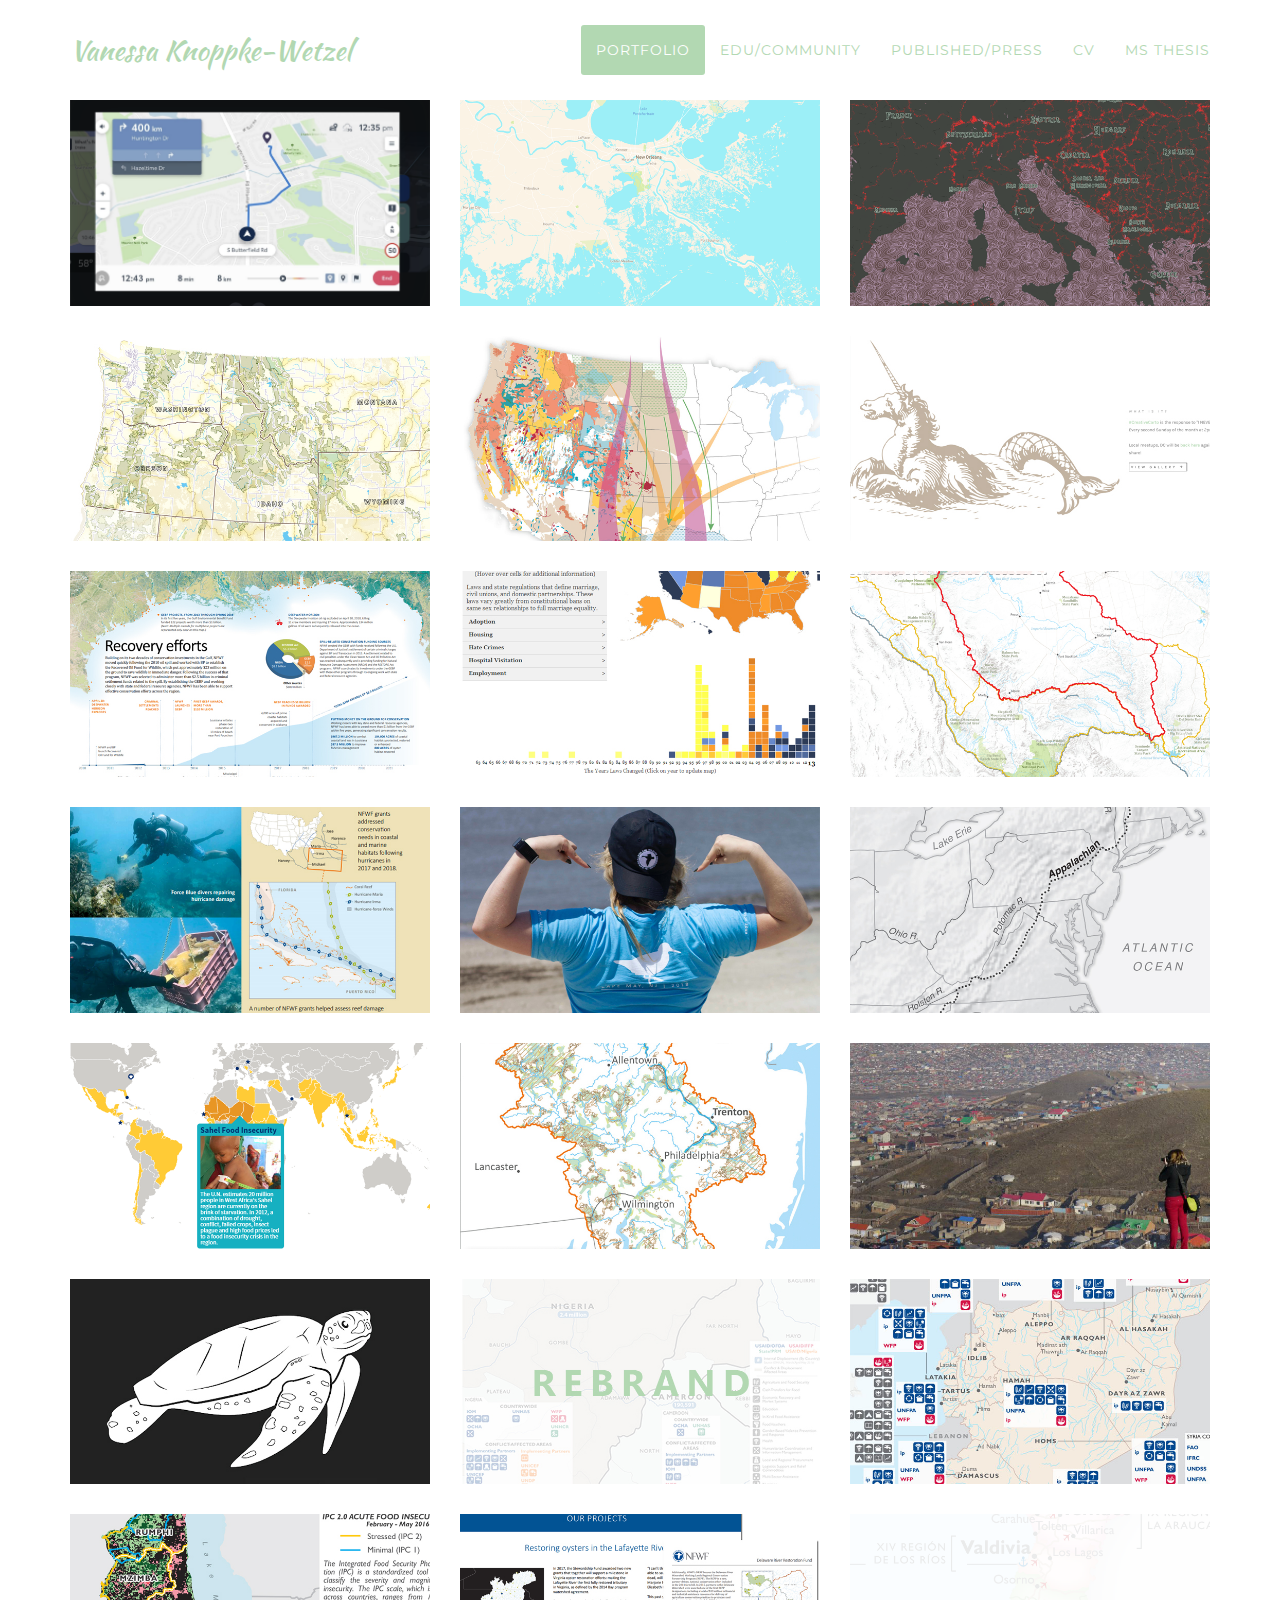
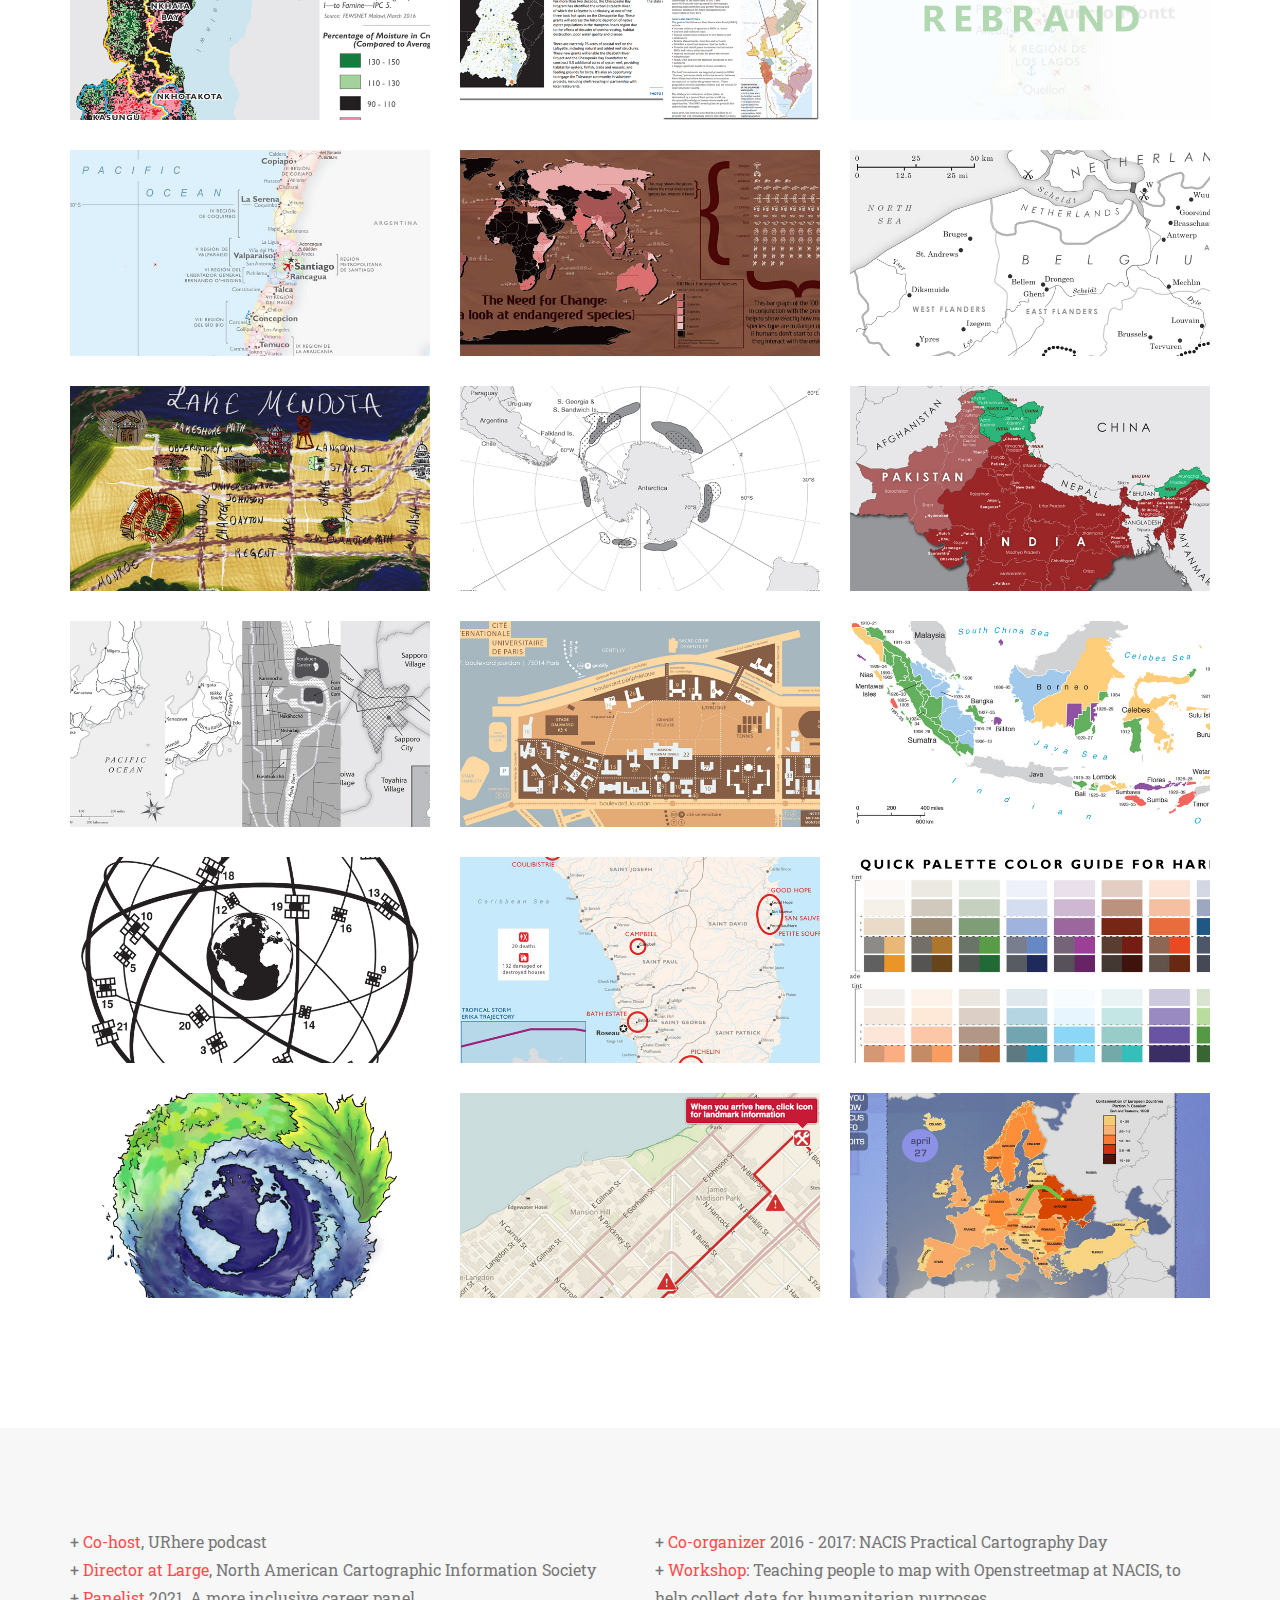
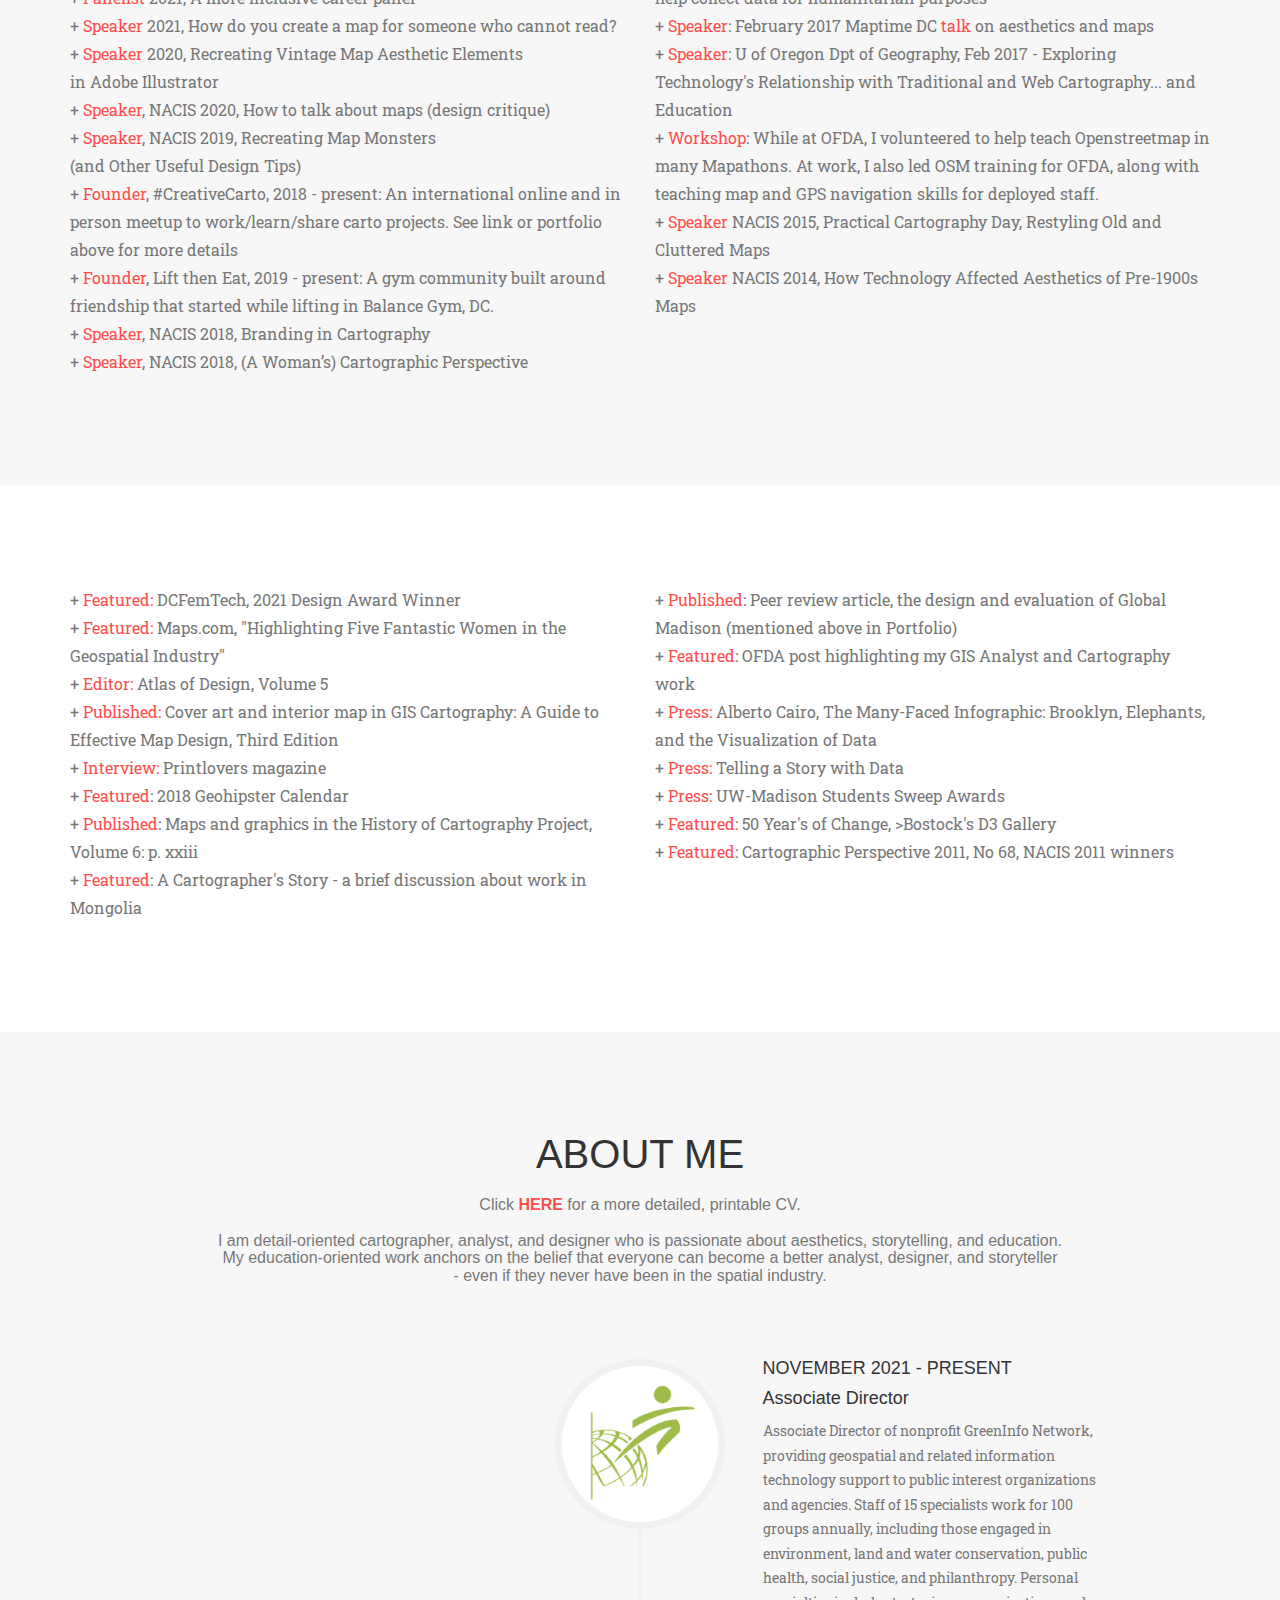
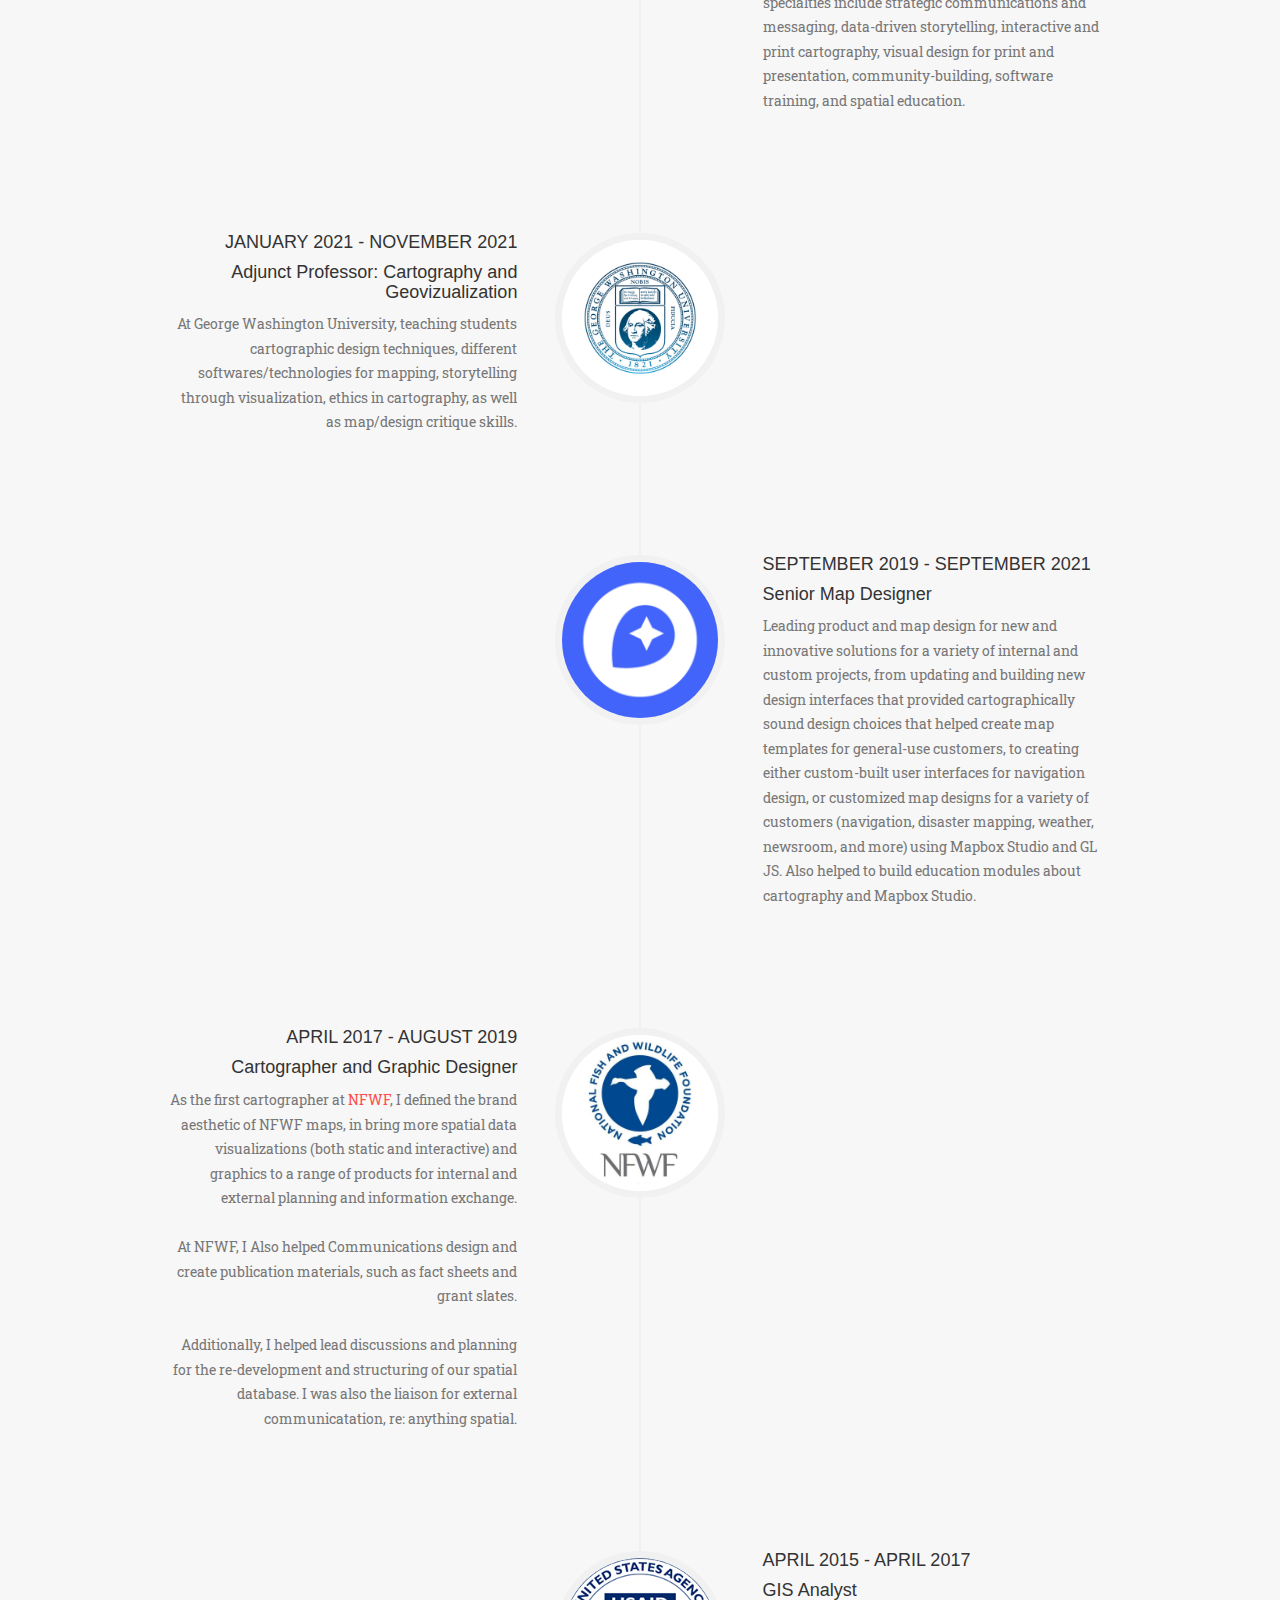
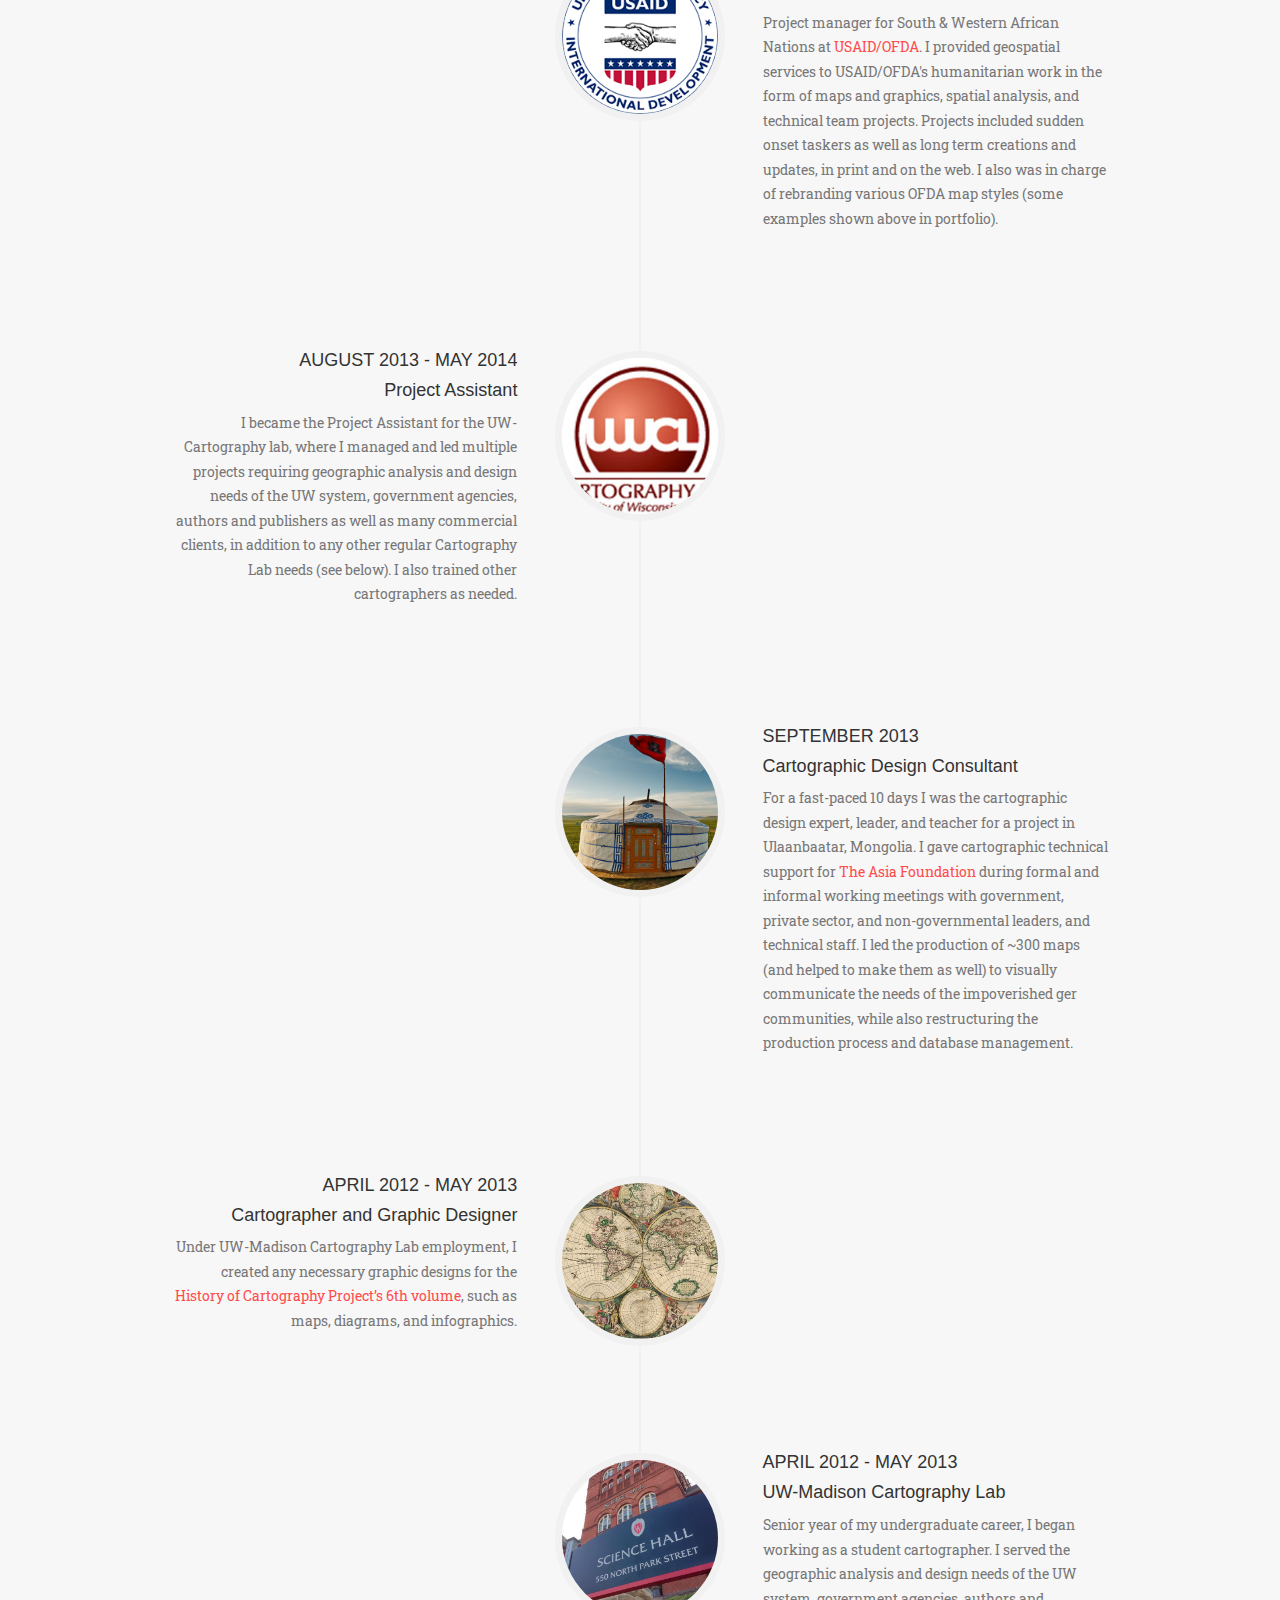
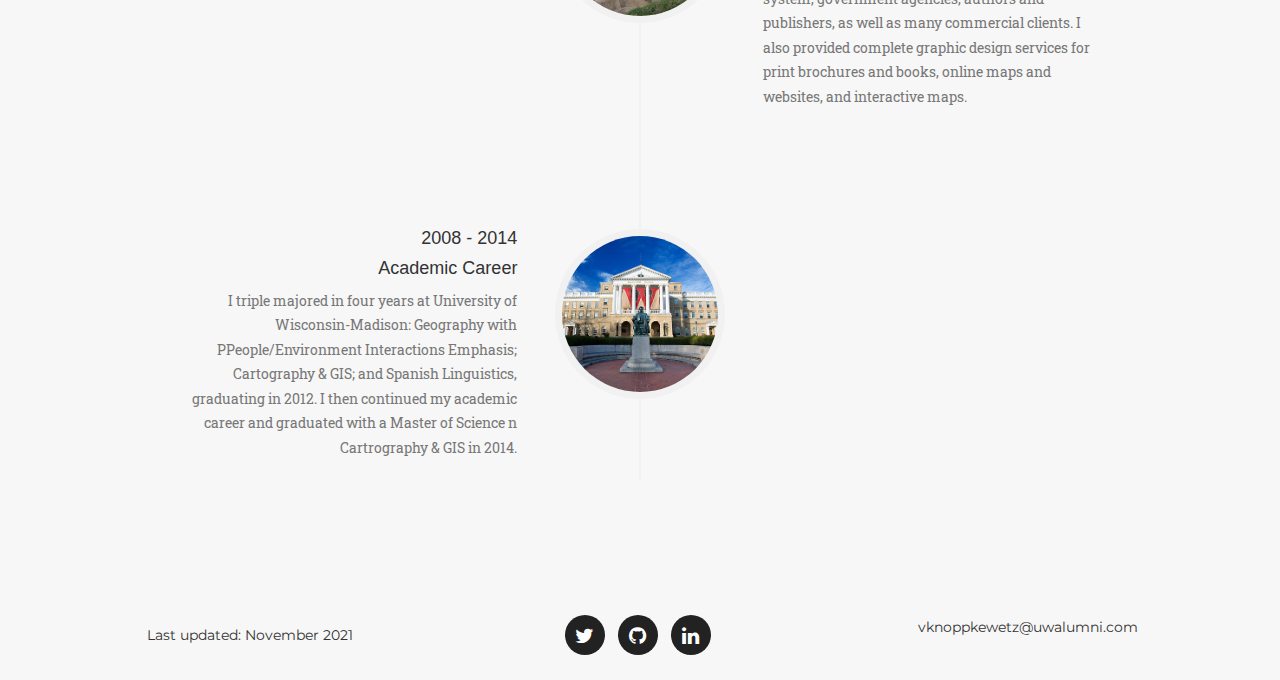
==== index.html @ 5f509aa0 "update" ====
<!DOCTYPE html>
<html lang="en">

<head>

    <meta charset="utf-8">
    <meta http-equiv="X-UA-Compatible" content="IE=edge">
    <meta name="viewport" content="width=device-width, initial-scale=1">
    <meta name="description" content="">
    <meta name="author" content="">

    <title>Vanessa Knoppke-Wetzel</title>
    <link rel="shortcut icon" href="img/wolf1.ico" type="image/x-icon" />
    <!-- Bootstrap Core CSS -->
    <link href="css/bootstrap.min.css" rel="stylesheet">

    <!-- Custom CSS -->
    <link href="css/agency.css" rel="stylesheet">

    <!-- Custom Fonts -->
    <link href="font-awesome/css/font-awesome.min.css" rel="stylesheet" type="text/css">
    <link href="https://fonts.googleapis.com/css?family=Montserrat:400,700" rel="stylesheet" type="text/css">
    <link href='https://fonts.googleapis.com/css?family=Kaushan+Script' rel='stylesheet' type='text/css'>
    <link href='https://fonts.googleapis.com/css?family=Droid+Serif:400,700,400italic,700italic' rel='stylesheet' type='text/css'>
    <link href='https://fonts.googleapis.com/css?family=Roboto+Slab:400,100,300,700' rel='stylesheet' type='text/css'>

    <!-- HTML5 Shim and Respond.js IE8 support of HTML5 elements and media queries -->
    <!-- WARNING: Respond.js doesn't work if you view the page via file:// -->
    <!--[if lt IE 9]>
        <script src="https://oss.maxcdn.com/libs/html5shiv/3.7.0/html5shiv.js"></script>
        <script src="https://oss.maxcdn.com/libs/respond.js/1.4.2/respond.min.js"></script>
    <![endif]-->

</head>

<body id="page-top" class="index">

    <!-- Navigation -->
    <nav class="navbar navbar-default navbar-fixed-top">
        <div class="container">
            <!-- Brand and toggle get grouped for better mobile display -->
            <div class="navbar-header page-scroll">
                <button type="button" class="navbar-toggle" data-toggle="collapse" data-target="#bs-example-navbar-collapse-1">
                    <span class="sr-only">Toggle navigation</span>
                    <span class="icon-bar"></span>
                    <span class="icon-bar"></span>
                    <span class="icon-bar"></span>
                </button>
                <a class="navbar-brand page-scroll" href="#page-top">Vanessa Knoppke-Wetzel</a>
            </div>

            <!-- Collect the nav links, forms, and other content for toggling -->
            <div class="collapse navbar-collapse" id="bs-example-navbar-collapse-1">
                <ul class="nav navbar-nav navbar-right">
                    <li class="hidden">
                        <a href="#page-top"></a>
                    </li>

                    <li>
                        <a class="page-scroll" href="#portfolio">Portfolio</a>
                    </li>
                    <li>
                        <a class="page-scroll" href="#Edu">Edu/Community</a>
                    </li>
                    <li>
                        <a class="page-scroll" href="#Pub">Published/Press</a>
                    </li>

					<li>
                        <a class="page-scroll" href="#about">CV</a>
                    </li>
          
					<li>
                        <a href="./VKW_MSthesis.pdf" target="_blank">MS Thesis</a></a>
                    </li>
           
                </ul>
            </div>
            <!-- /.navbar-collapse -->
        </div>
        <!-- /.container-fluid -->
    </nav>



    <!-- Portfolio Grid Section PORTFOLIO formely map design -->
    <section id="portfolio">
        <div class="container">

            <div class="row">

                <div class="col-md-4 col-sm-6 portfolio-item">
                    <a href="#navigation" class="portfolio-link" data-toggle="modal">
                        <div class="portfolio-hover">
                            <div class="portfolio-hover-content">
                                <i class="fa fa-plus fa-3x"></i>
                            </div>
                        </div>
                        <img src="img/portfolio/navthumb.png" class="img-responsive" alt="">
                    </a>
                </div>

                <div class="col-md-4 col-sm-6 portfolio-item">
                    <a href="#JanmodOne" class="portfolio-link" data-toggle="modal">
                        <div class="portfolio-hover">
                            <div class="portfolio-hover-content">
                                <i class="fa fa-plus fa-3x"></i>
                            </div>
                        </div>
                        <img src="img/portfolio/seashore.png" class="img-responsive" alt="">
                    </a>
                </div>

                <div class="col-md-4 col-sm-6 portfolio-item">
                    <a href="#JanmodTwo" class="portfolio-link" data-toggle="modal">
                        <div class="portfolio-hover">
                            <div class="portfolio-hover-content">
                                <i class="fa fa-plus fa-3x"></i>
                            </div>
                        </div>
                        <img src="img/portfolio/burtonesque.png" class="img-responsive" alt="">
                    </a>
                </div>


                <div class="col-md-4 col-sm-6 portfolio-item">
                    <a href="#JulymodOne" class="portfolio-link" data-toggle="modal">
                        <div class="portfolio-hover">
                            <div class="portfolio-hover-content">
                                <i class="fa fa-plus fa-3x"></i>
                            </div>
                        </div>
                        <img src="img/portfolio/west.jpg" class="img-responsive" alt="">
                    </a>
                </div>

                <div class="col-md-4 col-sm-6 portfolio-item">
                    <a href="#JulymodTwo" class="portfolio-link" data-toggle="modal">
                        <div class="portfolio-hover">
                            <div class="portfolio-hover-content">
                                <i class="fa fa-plus fa-3x"></i>
                            </div>
                        </div>
                        <img src="img/portfolio/mig.jpg" class="img-responsive" alt="">
                    </a>
                </div>



                <div class="col-md-4 col-sm-6 portfolio-item">
                    <a href="#MarchmodTwo" class="portfolio-link" data-toggle="modal">
                        <div class="portfolio-hover">
                            <div class="portfolio-hover-content">
                                <i class="fa fa-plus fa-3x"></i>
                            </div>
                        </div>
                        <img src="img/portfolio/cc_thumb.jpg" class="img-responsive" alt="">
                    </a>
                </div>
    

                <div class="col-md-4 col-sm-6 portfolio-item">
                    <a href="#AugmodOne" class="portfolio-link" data-toggle="modal">
                        <div class="portfolio-hover">
                            <div class="portfolio-hover-content">
                                <i class="fa fa-plus fa-3x"></i>
                            </div>
                        </div>
                        <img src="img/portfolio/gebfsmall.jpg" class="img-responsive" alt="">
                    </a>
<!--                     <div class="portfolio-caption">
                        <h4>5 Years of Gulf Environmental Benefit Fund</h4>
                        <p class="text-muted"></p>
                    </div> -->
                </div>


                <div class="col-md-4 col-sm-6 portfolio-item">
                    <a href="#portfolioMod1" class="portfolio-link" data-toggle="modal">
                        <div class="portfolio-hover">
                            <div class="portfolio-hover-content">
                                <i class="fa fa-plus fa-3x"></i>
                            </div>
                        </div>
                        <img src="img/portfolio/fifty.jpg" class="img-responsive" alt="">
                    </a>
                </div>

                <div class="col-md-4 col-sm-6 portfolio-item">
                    <a href="#AugmodThree" class="portfolio-link" data-toggle="modal">
                        <div class="portfolio-hover">
                            <div class="portfolio-hover-content">
                                <i class="fa fa-plus fa-3x"></i>
                            </div>
                        </div>
                        <img src="img/portfolio/pecossmall.jpg" class="img-responsive" alt="">
                    </a>
                </div>
    

                <div class="col-md-4 col-sm-6 portfolio-item">
                        <a href="#MarchmodOne" class="portfolio-link" data-toggle="modal">
                            <div class="portfolio-hover">
                                <div class="portfolio-hover-content">
                                    <i class="fa fa-plus fa-3x"></i>
                                </div>
                            </div>
                            <img src="img/portfolio/AR_thumb.jpg" class="img-responsive" alt="">
                        </a>
                    </div>


                <div class="col-md-4 col-sm-6 portfolio-item">
                    <a href="#AugmodFive" class="portfolio-link" data-toggle="modal">
                        <div class="portfolio-hover">
                            <div class="portfolio-hover-content">
                                <i class="fa fa-plus fa-3x"></i>
                            </div>
                        </div>
                        <img src="img/portfolio/knotsmall.jpg" class="img-responsive" alt="">
                    </a>
                </div>

                <div class="col-md-4 col-sm-6 portfolio-item">
                    <a href="#portfolioModal9" class="portfolio-link" data-toggle="modal">
                        <div class="portfolio-hover">
                            <div class="portfolio-hover-content">
                                <i class="fa fa-plus fa-3x"></i>
                            </div>
                        </div>
                        <img src="img/portfolio/app.jpg" class="img-responsive" alt="">
                    </a>
                </div>

                <div class="col-md-4 col-sm-6 portfolio-item">
                    <a href="#AugmodTwo" class="portfolio-link" data-toggle="modal">
                        <div class="portfolio-hover">
                            <div class="portfolio-hover-content">
                                <i class="fa fa-plus fa-3x"></i>
                            </div>
                        </div>
                        <img src="img/portfolio/ofdasmall.png" class="img-responsive" alt="">
                    </a>
                </div>


                <div class="col-md-4 col-sm-6 portfolio-item">
                    <a href="#AugmodFour" class="portfolio-link" data-toggle="modal">
                        <div class="portfolio-hover">
                            <div class="portfolio-hover-content">
                                <i class="fa fa-plus fa-3x"></i>
                            </div>
                        </div>
                        <img src="img/portfolio/delawaresmall.jpg" class="img-responsive" alt="">
                    </a>
                </div>
        

                <div class="col-md-4 col-sm-6 portfolio-item">
                    <a href="#AugmodSeven" class="portfolio-link" data-toggle="modal">
                        <div class="portfolio-hover">
                            <div class="portfolio-hover-content">
                                <i class="fa fa-plus fa-3x"></i>
                            </div>
                        </div>
                        <img src="img/portfolio/ger.jpg" class="img-responsive" alt="">
                    </a>
                </div>
            
                <div class="col-md-4 col-sm-6 portfolio-item">
                    <a href="#AugmodNine" class="portfolio-link" data-toggle="modal">
                        <div class="portfolio-hover">
                            <div class="portfolio-hover-content">
                                <i class="fa fa-plus fa-3x"></i>
                            </div>
                        </div>
                        <img src="img/portfolio/animalssmall.jpg" class="img-responsive" alt="">
                    </a>
                </div>


                <div class="col-md-4 col-sm-6 portfolio-item">
                    <a href="#portfolioModal2" class="portfolio-link" data-toggle="modal">
                        <div class="portfolio-hover">
                            <div class="portfolio-hover-content">
                                <i class="fa fa-plus fa-3x"></i>
                            </div>
                        </div>
                        <img src="img/portfolio/prog.jpg" class="img-responsive" alt="">
                    </a>
                </div>



                <div class="col-md-4 col-sm-6 portfolio-item">
                    <a href="#portfolioModal14" class="portfolio-link" data-toggle="modal">
                        <div class="portfolio-hover">
                            <div class="portfolio-hover-content">
                                <i class="fa fa-plus fa-3x"></i>
                            </div>
                        </div>
                        <img src="img/portfolio/syria.jpg" class="img-responsive" alt="">
                    </a>
                </div>

                <div class="col-md-4 col-sm-6 portfolio-item">
                    <a href="#portfolioModal1" class="portfolio-link" data-toggle="modal">
                        <div class="portfolio-hover">
                            <div class="portfolio-hover-content">
                                <i class="fa fa-plus fa-3x"></i>
                            </div>
                        </div>
                        <img src="img/portfolio/drought.jpg" class="img-responsive" alt="">
                    </a>
                </div>

                <div class="col-md-4 col-sm-6 portfolio-item">
                    <a href="#AugmodSix" class="portfolio-link" data-toggle="modal">
                        <div class="portfolio-hover">
                            <div class="portfolio-hover-content">
                                <i class="fa fa-plus fa-3x"></i>
                            </div>
                        </div>
                        <img src="img/portfolio/pubsmall.jpg" class="img-responsive" alt="">
                    </a>
                </div>

                <div class="col-md-4 col-sm-6 portfolio-item">
                    <a href="#portfolioModal3" class="portfolio-link" data-toggle="modal">
                        <div class="portfolio-hover">
                            <div class="portfolio-hover-content">
                                <i class="fa fa-plus fa-3x"></i>
                            </div>
                        </div>
                        <img src="img/portfolio/mapb.png" class="img-responsive" alt="">
                    </a>
                </div>  

                <div class="col-md-4 col-sm-6 portfolio-item">
                    <a href="#portfolioModal15" class="portfolio-link" data-toggle="modal">
                        <div class="portfolio-hover">
                            <div class="portfolio-hover-content">
                                <i class="fa fa-plus fa-3x"></i>
                            </div>
                        </div>
                        <img src="img/portfolio/chilemap.jpg" class="img-responsive" alt="">
                    </a>
                </div>
            
                <div class="col-md-4 col-sm-6 portfolio-item">
                    <a href="#portfolioModal4" class="portfolio-link" data-toggle="modal">
                        <div class="portfolio-hover">
                            <div class="portfolio-hover-content">
                                <i class="fa fa-plus fa-3x"></i>
                            </div>
                        </div>
                        <img src="img/portfolio/endangered.png" class="img-responsive" alt="">
                    </a>
                </div>

                <div class="col-md-4 col-sm-6 portfolio-item">
                    <a href="#portfolioModal5" class="portfolio-link" data-toggle="modal">
                        <div class="portfolio-hover">
                            <div class="portfolio-hover-content">
                                <i class="fa fa-plus fa-3x"></i>
                            </div>
                        </div>
                        <img src="img/portfolio/belgium.jpg" class="img-responsive" alt="">
                    </a>
                </div>

                <div class="col-md-4 col-sm-6 portfolio-item">
                    <a href="#portfolioModal6" class="portfolio-link" data-toggle="modal">
                        <div class="portfolio-hover">
                            <div class="portfolio-hover-content">
                                <i class="fa fa-plus fa-3x"></i>
                            </div>
                        </div>
                        <img src="img/portfolio/mental.png" class="img-responsive" alt="">
                    </a>
                </div>

                <div class="col-md-4 col-sm-6 portfolio-item">
                    <a href="#portfolioModal7" class="portfolio-link" data-toggle="modal">
                        <div class="portfolio-hover">
                            <div class="portfolio-hover-content">
                                <i class="fa fa-plus fa-3x"></i>
                            </div>
                        </div>
                        <img src="img/portfolio/krill.jpg" class="img-responsive" alt="">
                    </a>
                </div>



                <div class="col-md-4 col-sm-6 portfolio-item">
                    <a href="#portindpak" class="portfolio-link" data-toggle="modal">
                        <div class="portfolio-hover">
                            <div class="portfolio-hover-content">
                                <i class="fa fa-plus fa-3x"></i>
                            </div>
                        </div>
                        <img src="img/portfolio/pf_india.jpg" class="img-responsive" alt="">
                    </a>
                </div>

                <div class="col-md-4 col-sm-6 portfolio-item">
                    <a href="#portfolioModal10" class="portfolio-link" data-toggle="modal">
                        <div class="portfolio-hover">
                            <div class="portfolio-hover-content">
                                <i class="fa fa-plus fa-3x"></i>
                            </div>
                        </div>
                        <img src="img/portfolio/mapseries_hoc.jpg" class="img-responsive" alt="">
                    </a>
                </div>

                <div class="col-md-4 col-sm-6 portfolio-item">
                    <a href="#portfolioModal11" class="portfolio-link" data-toggle="modal">
                        <div class="portfolio-hover">
                            <div class="portfolio-hover-content">
                                <i class="fa fa-plus fa-3x"></i>
                            </div>
                        </div>
                        <img src="img/portfolio/cite.jpg" class="img-responsive" alt="">
                    </a>
                </div>

                <div class="col-md-4 col-sm-6 portfolio-item">
                    <a href="#portfolioModal12" class="portfolio-link" data-toggle="modal">
                        <div class="portfolio-hover">
                            <div class="portfolio-hover-content">
                                <i class="fa fa-plus fa-3x"></i>
                            </div>
                        </div>
                        <img src="img/portfolio/indo_hoc.jpg" class="img-responsive" alt="">
                    </a>
                </div>

                <div class="col-md-4 col-sm-6 portfolio-item">
                    <a href="#portfolioModal13" class="portfolio-link" data-toggle="modal">
                        <div class="portfolio-hover">
                            <div class="portfolio-hover-content">
                                <i class="fa fa-plus fa-3x"></i>
                            </div>
                        </div>
                        <img src="img/portfolio/sat_hoc.jpg" class="img-responsive" alt="">
                    </a>
                </div>




                <div class="col-md-4 col-sm-6 portfolio-item">
                    <a href="#portfolioModal16" class="portfolio-link" data-toggle="modal">
                        <div class="portfolio-hover">
                            <div class="portfolio-hover-content">
                                <i class="fa fa-plus fa-3x"></i>
                            </div>
                        </div>
                        <img src="img/portfolio/dominica.jpg" class="img-responsive" alt="">
                    </a>
                </div>

                <div class="col-md-4 col-sm-6 portfolio-item">
                    <a href="#portfolioModal17" class="portfolio-link" data-toggle="modal">
                        <div class="portfolio-hover">
                            <div class="portfolio-hover-content">
                                <i class="fa fa-plus fa-3x"></i>
                            </div>
                        </div>
                        <img src="img/portfolio/palette.jpg" class="img-responsive" alt="">
                    </a>
                </div>

                <div class="col-md-4 col-sm-6 portfolio-item">
                    <a href="#portfolioModal18" class="portfolio-link" data-toggle="modal">
                        <div class="portfolio-hover">
                            <div class="portfolio-hover-content">
                                <i class="fa fa-plus fa-3x"></i>
                            </div>
                        </div>
                        <img src="img/portfolio/ilc.jpg" class="img-responsive" alt="">
                    </a>
                </div>
        
    
                <!-- Portfolio Grid Section, WEB DESIGN -->


                <div class="col-md-4 col-sm-6 portfolio-item">
                    <a href="#AugmodEight" class="portfolio-link" data-toggle="modal">
                        <div class="portfolio-hover">
                            <div class="portfolio-hover-content">
                                <i class="fa fa-plus fa-3x"></i>
                            </div>
                        </div>
                        <img src="img/portfolio/global.jpg" class="img-responsive" alt="">
                    </a>
                </div>


                <div class="col-md-4 col-sm-6 portfolio-item">
                    <a href="#portfolioMod4" class="portfolio-link" data-toggle="modal">
                        <div class="portfolio-hover">
                            <div class="portfolio-hover-content">
                                <i class="fa fa-plus fa-3x"></i>
                            </div>
                        </div>
                        <img src="img/portfolio/cher.jpg" class="img-responsive" alt="">
                    </a>
                </div>

            </div>   
        </div>
    </section>

    
<!-- Edu/Community -->
<section id="Edu" class="bg-light-gray">
    <div class="container">

        <div class="row">
            <div class="col-sm-6 portfolio-item">
                <p class="large text-muted">
                + <a href="https://www.urherepodcast.com/" target="_blank">Co-host</a>, URhere podcast
                <br>
                + <a href="https://nacis.org/about/people" target="_blank">Director at Large</a>, North American Cartographic Information Society
                <br>
                + <a href="https://nacis2021.sched.com/event/lXP3/panel-a-more-inclusive-career-panel" target="_blank">Panelist</a> 2021, A more inclusive career panel
                <br>
                + <a href="https://www.youtube.com/watch?v=Sl2YU2Q5ZMw" target="_blank">Speaker</a> 2021, How do you create a map for someone who cannot read?
                <br>
                + <a href="https://www.youtube.com/watch?v=yrQBUHwdV40" target="_blank">Speaker</a> 2020, Recreating Vintage Map Aesthetic Elements<br>in Adobe Illustrator
                <br>
                + <a href="https://www.youtube.com/watch?v=ihNFKUue9a0" target="_blank">Speaker</a>, NACIS 2020, How to talk about maps (design critique)
                <br>
                + <a href="https://www.youtube.com/watch?v=gR3gqnse91c" target="_blank">Speaker</a>, NACIS 2019, Recreating Map Monsters<br>(and Other Useful Design Tips)
                 <br>
                 + <a href="https://creativecarto.github.io" target="_blank"> Founder</a>, #CreativeCarto, 2018 - present: An international online and in person meetup to work/learn/share carto projects. See link or portfolio above for more details
                 <br>
                 + <a href="https://creativecarto.github.io" target="_blank"> Founder</a>, Lift then Eat, 2019 - present: A gym community built around friendship that started while lifting in Balance Gym, DC.
                 <br>
                + <a href="https://www.youtube.com/watch?v=lFkwCdH5B7g" target="_blank">Speaker</a>, NACIS 2018, Branding in Cartography
                <br>
                + <a href="https://www.youtube.com/watch?v=EhjBcCtWoBw" target="_blank">Speaker</a>, NACIS 2018, (A Woman’s) Cartographic Perspective
                <br>

                </div>
    
            <!--   <div class="col-lg-8 mx-auto text-center"> -->
            <div class="col-sm-6 portfolio-item">
                <p class="large text-muted">
                    + <a href="https://nacis2017.sched.com/moderator/vknoppkewetz1" target="_blank">Co-organizer</a> 2016 - 2017: NACIS Practical Cartography Day
                    <br>
                + <a href="https://nacis2016.sched.com/event/7LuK/mapping-for-change-with-osm" target="_blank">Workshop</a>: Teaching people to map with Openstreetmap at NACIS, to help collect data for humanitarian purposes
                <br>
                + <a href="https://www.meetup.com/Maptime-DC/events/237559690/" target="_blank">Speaker</a>: February 2017 Maptime DC<a href="https://drive.google.com/file/d/0B6ADBah3ubHsQjhSajVScnBRMjQ/view" target="_blank"> talk</a> on aesthetics and maps
                <br>
                + <a href="https://docs.google.com/presentation/d/1l889Jg2a0nO5NaXmhNZ6itzBA5q9MK6aaI_SYzPm4OM/edit?usp=sharing" target="_blank">Speaker</a>: U of Oregon Dpt of Geography, Feb 2017 - Exploring Technology's Relationship with Traditional and Web Cartography... and Education
                <br>
        
                + <a href="https://www.facebook.com/pg/GGSDepartment/photos/?tab=album&album_id=1940385356186833" target="_blank">Workshop</a>: While at OFDA, I volunteered to help teach Openstreetmap in many Mapathons. At work, I also led OSM training for OFDA, along with teaching map and GPS navigation skills for deployed staff.
                <br>
                + <a href="https://speakerdeck.com/vknoppkewetzel/nacis-pcd-talk-2015-restyling-old-and-cluttered-maps" target="_blank">Speaker</a> NACIS 2015, Practical Cartography Day, Restyling Old and Cluttered Maps
                <br>
                + <a href="https://speakerdeck.com/vknoppkewetzel/nacis-2014-map-style-session-old-map-styles" target="_blank">Speaker</a> NACIS 2014, How Technology Affected Aesthetics of Pre-1900s Maps
                
                </p>
            </div>      
        </div>
    </div>


</section>

    
<!-- Published/Press -->

    <section id="Pub" class="bg-light">
        <div class="container">
    
            <div class="row">
                <div class="col-sm-6 portfolio-item">
                    <p class="large text-muted">
                    + <a href="https://dcfemtech.com/awards" target="_blank">Featured:</a> DCFemTech, 2021 Design Award Winner  
                        <br>
                    + <a href="https://www.maps.com/blogs/journeys/five-women-geospatial-industry" target="_blank">Featured:</a> Maps.com, "Highlighting Five Fantastic Women in the Geospatial Industry" 
                    <br>
			+ <a href="https://atlasofdesign.org/about/" target="_blank">Editor:</a> Atlas of Design, Volume 5 
                    <br>
                    + <a href="https://www.routledge.com/GIS-Cartography-A-Guide-to-Effective-Map-Design-Third-Edition/Peterson/p/book/9780367857943" target="_blank">Published:</a> Cover art and interior map in GIS Cartography: A Guide to Effective Map Design, Third Edition 
                    <br>
                    + <a href="https://issuu.com/stampamedianet/docs/kjhgkujhvg" target="_blank">Interview:</a> Printlovers magazine
                    <br>
                    + <a href="http://geohipster.com/2018/07/02/maps-and-mappers-of-the-2018-geohipster-calendar-vanessa-knoppke-wetzel/" target="_blank">Featured</a>: 2018 Geohipster Calendar
                    <br>
                    + <a href="https://www.press.uchicago.edu/books/HOC/HOC_V6/HOC_VOLUME6_preface.pdf" target="_blank">Published</a>: Maps and graphics in the History of Cartography Project, Volume 6: p. xxiii
                    <br>           
                    + <a href="https://acartographersstory.com/2017/02/26/it-always-seems-impossible-until-it-is-done/" target="_blank">Featured</a>: A Cartographer's Story - a brief discussion about work in Mongolia
                
                </div>
               
    
                  <!--   <div class="col-lg-8 mx-auto text-center"> -->
                <div class="col-sm-6 portfolio-item">
                    <p class="large text-muted">
                    + <a href="https://www.tandfonline.com/doi/full/10.1080/00330124.2017.1416297" target="_blank">Published</a>: Peer review article, the design and evaluation of Global Madison (mentioned above in Portfolio)
                    <br>
                    + <a href="https://www.facebook.com/USAID.OFDA/posts/800926096676948?__fns&hash=Ac3vTrWfq3EBmDcY" target="_blank">Featured</a>: OFDA post highlighting my GIS Analyst and Cartography work
                    <br> 
                    + <a href="http://www.peachpit.com/articles/article.aspx?p=2153471" target="_blank">Press:</a> Alberto Cairo, The Many-Faced Infographic: Brooklyn, Elephants, and the Visualization of Data
                    <br>
                    + <a href="http://coding.cindyroyal.net/telling-a-story-with-data/" target="_blank">Press:</a> Telling a Story with Data
                    <br>
                    + <a href="https://geography.wisc.edu/madgeognews/2013/10/15/uw-madison-geography-students-sweep-nacis-digital-mapping-awards/" target="_blank">Press:</a> UW-Madison Students Sweep Awards
                    <br>
                    + <a href="https://github.com/d3/d3/wiki/gallery" target="_blank">Featured:</a> 50 Year's of Change, >Bostock's D3 Gallery
                    <br>
                    + <a href="http://www.cartographicperspectives.org/index.php/journal/article/view/cp68-dooley/40" target="_blank">Featured</a>: Cartographic Perspective 2011, No 68, NACIS 2011 winners
                    </p>
                </div>


                    
            </div>


        </div>


    </section>



    <!-- About Section -->
    <section id="about" class="bg-light-gray">
        <div class="container">
            <div class="row">
                <div class="col-lg-12 text-center">
                    <h2 class="section-heading">About Me</h2>
                    <h3 class="section-subheading text-muted">
                    Click <a href="img/portfolio/full/resume.pdf" target="_blank"><b>HERE</a></b> for a more detailed, printable CV.
                    <br><Br>
                        I am detail-oriented cartographer,
analyst, and designer who is
passionate about aesthetics,
storytelling, and education.<br>
My education-oriented work
anchors on the belief that everyone
can become a better analyst,
designer, and storyteller<br> - even if
they never have been in the spatial
industry. </h3>
                </div>
            </div>
            <div class="row">
                <div class="col-lg-12">
                    <ul class="timeline">
                        <!-- one -->
                        <li class="timeline-inverted">
                            <div class="timeline-image">
                                <img class="img-circle img-responsive" src="img/about/GIN.png" alt="">
                            </div>
                            <div class="timeline-panel">
                                <div class="timeline-heading">
                                    <h4>November 2021 - present</h4>
                                    <h4 class="subheading">Associate Director</h4>
                                </div>
                                <div class="timeline-body">
                                    <p class="text-muted">
                                        Associate Director of nonprofit GreenInfo Network, providing geospatial and related information technology support to public interest organizations and agencies. Staff of 15 specialists work for 100 groups annually, including those engaged in environment, land and water conservation, public health, social justice, and philanthropy. Personal specialties include strategic communications and messaging, data-driven storytelling, interactive and print cartography, visual design for print and presentation, community-building, software training, and spatial education.  
                                    </p>
                                </div>
                            </div>
                        </li>


                        <li>
                            <div class="timeline-image">
                                <img class="img-circle img-responsive" src="img/about/gwu.jpg" alt="">
                            </div>
                            <div class="timeline-panel">
                                <div class="timeline-heading">
                                    <h4>January 2021 - November 2021</h4>
                                    <h4 class="subheading">Adjunct Professor: Cartography and Geovizualization</h4>
                                </div>
                                <div class="timeline-body">
                                    <p class="text-muted">
                                        At George Washington University, teaching students cartographic design techniques, different softwares/technologies for mapping, storytelling through visualization, ethics in cartography, as well as map/design critique skills.
                                        </p>
                                </div>
                            </div>
                        </li>
                        
                        
                        
                        <li class="timeline-inverted">
                            <div class="timeline-image">
                                <img class="img-circle img-responsive" src="img/about/mapbox.png" alt="">
                            </div>
                            <div class="timeline-panel">
                                <div class="timeline-heading">
                                    <h4>September 2019 - September 2021</h4>
                                    <h4 class="subheading">Senior Map Designer</h4>
                                </div>
                                <div class="timeline-body">
                                    <p class="text-muted">
                                        Leading product and map design for new and innovative solutions for a variety of internal and custom projects, from updating and building new design interfaces that provided cartographically sound design choices that helped create map templates for general-use customers, to creating either custom-built user interfaces for navigation design, or customized map designs for a variety of customers (navigation, disaster mapping, weather, newsroom, and more) using Mapbox Studio and GL JS. Also helped to build education modules about cartography and Mapbox Studio.  
                                    </p>
                                </div>
                            </div>
                        </li>



                        <li>
                            <div class="timeline-image">
                                <img class="img-circle img-responsive" src="img/about/nfwf.jpg" alt="">
                            </div>
                            <div class="timeline-panel">
                                <div class="timeline-heading">
                                    <h4>April 2017 - August 2019</h4>
                                    <h4 class="subheading">Cartographer and Graphic Designer</h4>
                                </div>
                                <div class="timeline-body">
                                    <p class="text-muted">
                                            As the first cartographer at <a href="http://www.nfwf.org/Pages/default.aspx" target="_blank">NFWF</a>, I defined the brand aesthetic of NFWF maps,
                                            in bring more spatial data visualizations (both static and interactive)
                                            and graphics to a range of products for internal and external planning and information exchange. 
                                            <br><br>
                                           At NFWF, I Also helped Communications design and create publication materials, such as fact sheets and grant slates. 
                                            <br><br>
                                            Additionally, I helped lead discussions and planning for the re-development and structuring of our spatial database. I was also the liaison for external communicatation, re: anything spatial.
                                    
                                        </p>
                                </div>
                            </div>
                        </li>

                       <!--  two -->

                       <li class="timeline-inverted">
                            <div class="timeline-image">
                                <img class="img-circle img-responsive" src="img/about/6.png" alt="">
                            </div>
                            <div class="timeline-panel">
                                <div class="timeline-heading">
                                    <h4>April 2015 - April 2017</h4>
                                    <h4 class="subheading">GIS Analyst</h4>
                                </div>
                                <div class="timeline-body">
                                    <p class="text-muted">
                                            Project manager for South & Western African Nations at <a href="https://www.usaid.gov/who-we-are/organization/bureaus/bureau-democracy-conflict-and-humanitarian-assistance/office-us" target="_blank">USAID/OFDA</a>.
                                            I provided geospatial services to USAID/OFDA's humanitarian work in the form of maps and graphics, spatial analysis, and technical team projects. Projects included sudden onset taskers as well as long term creations and updates, in print and on the web.
                                            
                                            I also was in charge of rebranding various OFDA map styles (some examples shown above in portfolio).
                                    
                                    </p>
                                </div>
                            </div>
                        </li>

                        <!-- three -->
                        
                         <li>
                            <div class="timeline-image">
                                <img class="img-circle img-responsive" src="img/about/5.jpg" alt="">
                            </div>
                            <div class="timeline-panel">
                                <div class="timeline-heading">
                                    <h4>August 2013 - May 2014</h4>
                                    <h4 class="subheading">Project Assistant</h4>
                                </div>
                                <div class="timeline-body">
                                    <p class="text-muted">I became the Project Assistant for the <a href="https://geography.wisc.edu/cartography/" target="_blank"></a>UW-Cartography lab</a>, where I managed and led multiple projects requiring geographic analysis and 
                                    design needs of the UW system, government agencies, authors and publishers as well as many commercial clients, 
                                    in addition to any other regular Cartography Lab needs (see below). I also trained other cartographers as needed.</p>
                                </div>
                            </div>
                        </li>

                        <!-- four -->

                        <li class="timeline-inverted">
                            <div class="timeline-image">
                                <img class="img-circle img-responsive" src="img/about/4.jpg" alt="">
                            </div>
                            <div class="timeline-panel">
                                <div class="timeline-heading">
                                    <h4>September 2013</h4>
                                    <h4 class="subheading">Cartographic Design Consultant</h4>
                                </div>
                                <div class="timeline-body">
                                    <p class="text-muted"> For a fast-paced 10 days I was the cartographic design expert, leader, and teacher for a project in Ulaanbaatar, Mongolia. I gave cartographic technical support for <a href="https://asiafoundation.org/" target="_blank">The Asia Foundation</a> during formal and
                                    informal working meetings with government, private sector, and non-governmental leaders, and technical staff. I led the production of ~300 maps (and helped to make them as well) to 
                                    visually communicate the needs of the impoverished ger communities, while also restructuring the production process and database management.</p>
                                </div>
                            </div>
                        </li>

                        <!-- fifth -->
                        
                        <li>
                            <div class="timeline-image">
                                <img class="img-circle img-responsive" src="img/about/3.JPG" alt="">
                            </div>
                            <div class="timeline-panel">
                                <div class="timeline-heading">
                                    <h4>April 2012 - May 2013</h4>
                                    <h4 class="subheading">Cartographer and Graphic Designer</h4>
                                </div>
                                <div class="timeline-body">
                                    <p class="text-muted">Under UW-Madison Cartography Lab employment, I created any necessary graphic designs for the <a href="https://geography.wisc.edu/histcart/volume-6-cartography-in-the-twentieth-century/" target="_blank"> History
									of Cartography Project’s 6th volume</a>, such as maps, diagrams, and infographics.  </p>
                                </div>
                            </div>
                        </li>


                        <!-- sixth -->
                        <li class="timeline-inverted">
                            <div class="timeline-image">
                                <img class="img-circle img-responsive" src="img/about/2.jpg" alt="">
                            </div>
                            <div class="timeline-panel">
                                <div class="timeline-heading">
                                    <h4>April 2012 - May 2013</h4>
                                    <h4 class="subheading"> UW-Madison Cartography Lab</h4>
                                </div>
                                <div class="timeline-body">
                                    <p class="text-muted">Senior year of my undergraduate career, I began working as a student cartographer.  I served the geographic analysis 
									and design needs of the UW system, government agencies, authors and publishers, as well as many commercial clients. I also provided complete graphic design services for print brochures and books,
									online maps and websites, and interactive maps. </p>
                                </div>
                            </div>
                        </li>


                        <!-- seventh -->
                        <li>
                                <div class="timeline-image">
                                    <img class="img-circle img-responsive" src="img/about/1.jpg" alt="">
                                </div>
                                <div class="timeline-panel">
                                    <div class="timeline-heading">
                                        <h4>2008 - 2014</h4>
                                        <h4 class="subheading">Academic Career</h4>
                                    </div>
                                    <div class="timeline-body">
                                        <p class="text-muted">I triple majored in four years at University of Wisconsin-Madison: Geography with PPeople/Environment Interactions Emphasis;
                                        Cartography & GIS; and Spanish Linguistics, graduating in 2012. I then continued my academic career and graduated with a Master of Science n Cartrography & GIS in 2014. </p>
                                    </div>
                                </div>
                            </li>



                    </ul>
                </div>
            </div>
        </div>
    </section>
 

    <footer class="bg-light-gray">
        <div class="container">
            <div class="row">
                <div class="col-md-4">
                    <span class="copyright">Last updated: November 2021</span>
                </div>
                <div class="col-md-4">
                    <ul class="list-inline social-buttons">
                        <li><a href="https://twitter.com/run_for_funner"><i class="fa fa-twitter"></i></a>
                        </li>
                        <li><a href="https://github.com/vknoppkewetzel"><i class="fa fa-github"></i></a>
                        </li>
                        <li><a href="https://www.linkedin.com/pub/vanessa-knoppke-wetzel/5a/33/683"><i class="fa fa-linkedin"></i></a>
                        </li>
                    </ul>
                </div>
                <div class="col-md-4">
                    <ul class="list-inline quicklinks">
                        <p>vknoppkewetz@uwalumni.com</p>
                       
                     
                    </ul>
                </div>
            </div>
        </div>
    </footer>

   <!--  Portfolio -->

   <div class="portfolio-modal modal fade" id="navigation" tabindex="-1" role="dialog" aria-hidden="true">
    <div class="modal-content">
        <div class="close-modal" data-dismiss="modal">
            <div class="lr">
                <div class="rl">
                </div>
            </div>
        </div>
        <div class="container">
            <div class="row">
                <div class="col-lg-8 col-lg-offset-2">
                    <div class="modal-body">
                        <!-- Project Details Go Here -->
                        <img class="img-responsive img-centered" src="img/portfolio/full/navexample.png" alt="">
                        <h2>Navigation Design</h2>
                        
                        <p class="item-intro text-muted">I currently primary work on navigation design at Mapbox. where I 1) work alongside customers in order to build and design. maps that work well for their brand and auto use case and 2) build navigation specific feature components for our internal "Studio for Navigation" infrastruture. </p>
                    
                        <button type="button" class="btn btn-primary" data-dismiss="modal"><i class="fa fa-times"></i> Close</button>
                    </div>
                </div>
            </div>
        </div>
    </div>
</div>

   <div class="portfolio-modal modal fade" id="JanmodOne" tabindex="-1" role="dialog" aria-hidden="true">
    <div class="modal-content">
        <div class="close-modal" data-dismiss="modal">
            <div class="lr">
                <div class="rl">
                </div>
            </div>
        </div>
        <div class="container">
            <div class="row">
                <div class="col-lg-8 col-lg-offset-2">
                    <div class="modal-body">
                        <!-- Project Details Go Here -->
                        <img class="img-responsive img-centered" src="img/portfolio/full/chilled.png" alt="">
                        <h2>Map Design</h2>
                        
                        <p class="item-intro text-muted">Part of my job at Mapbox is to help create and execute the design vision for maps that users around the world can use out-of-the-box or customize using Studio, such as this style. </p>
                    
                        <button type="button" class="btn btn-primary" data-dismiss="modal"><i class="fa fa-times"></i> Close</button>
                    </div>
                </div>
            </div>
        </div>
    </div>
</div>



<div class="portfolio-modal modal fade" id="JanmodTwo" tabindex="-1" role="dialog" aria-hidden="true">
    <div class="modal-content">
        <div class="close-modal" data-dismiss="modal">
            <div class="lr">
                <div class="rl">
                </div>
            </div>
        </div>
        <div class="container">
            <div class="row">
                <div class="col-lg-8 col-lg-offset-2">
                    <div class="modal-body">
                        <!-- Project Details Go Here -->
                        <img class="img-responsive img-centered" src="img/portfolio/full/burton.png" alt="">
                        <h2>Burtonesque</h2>
                        
                        <p class="item-intro text-muted">
                           This style was released around Halloween. I created this style by analyzing Tim Burton's work, determining what aesthetic elements were repeated across his work, and determined what pieces could be recreated in a map to create a map design that evoked Tim Burton's work upon viewing the style. All patterns in this style were custome creations - by me - to help create the overall burtonesque feel. Please explore this map style <a href="https://api.mapbox.com/styles/v1/vkwetzel/ck074s3uo001a1cla7p5dkxyo.html?fresh=true&title=true&access_token=pk.eyJ1Ijoidmt3ZXR6ZWwiLCJhIjoiY2swNzNzamw3MDB6azNtcGVvN3cxNTJzZSJ9.YY56WOsc0ZNIK9YTwosnTw&fbclid=IwAR0RddANQv40RcrS5TufNzepw1x7PSUwmH_413Bk6h865Pz5K9ceuRH4U5M#5.1/42.85/9.79" target="_blank">here.</a>
                        </p>
                    
                        <button type="button" class="btn btn-primary" data-dismiss="modal"><i class="fa fa-times"></i> Close</button>
                    </div>
                </div>
            </div>
        </div>
    </div>
</div>



   <!--  July Mod -->


   <div class="portfolio-modal modal fade" id="JulymodOne" tabindex="-1" role="dialog" aria-hidden="true">
        <div class="modal-content">
            <div class="close-modal" data-dismiss="modal">
                <div class="lr">
                    <div class="rl">
                    </div>
                </div>
            </div>
            <div class="container">
                <div class="row">
                    <div class="col-lg-8 col-lg-offset-2">
                        <div class="modal-body">
                            <!-- Project Details Go Here -->
                            <img class="img-responsive img-centered" src="img/portfolio/full/western.jpg" alt="">
                            <h2>Western USA</h2>
                            
                            <p class="item-intro text-muted">This map was created to compare various natural boundaries against federal natural areas, and utilize the printed map to trace focal areas for potential funding. Final racings (not shown) were scanned, imported into spatial software, georeferenced, and saved as shapefiles.</p>
                        
                            <button type="button" class="btn btn-primary" data-dismiss="modal"><i class="fa fa-times"></i> Close</button>
                        </div>
                    </div>
                </div>
            </div>
        </div>
    </div>



    <div class="portfolio-modal modal fade" id="JulymodTwo" tabindex="-1" role="dialog" aria-hidden="true">
        <div class="modal-content">
            <div class="close-modal" data-dismiss="modal">
                <div class="lr">
                    <div class="rl">
                    </div>
                </div>
            </div>
            <div class="container">
                <div class="row">
                    <div class="col-lg-8 col-lg-offset-2">
                        <div class="modal-body">
                            <!-- Project Details Go Here -->
                            <img class="img-responsive img-centered" src="img/portfolio/full/migrations.jpg" alt="">
                            <h2>Migrations</h2>
                            
                            <p class="item-intro text-muted">
                               This migration map showcases the overlap of various at-risk migratory species' ranges and migration routes.
                            </p>
                        
                            <button type="button" class="btn btn-primary" data-dismiss="modal"><i class="fa fa-times"></i> Close</button>
                        </div>
                    </div>
                </div>
            </div>
        </div>
    </div>







   <!--  March Mod -->

   <div class="portfolio-modal modal fade" id="MarchmodOne" tabindex="-1" role="dialog" aria-hidden="true">
        <div class="modal-content">
            <div class="close-modal" data-dismiss="modal">
                <div class="lr">
                    <div class="rl">
                    </div>
                </div>
            </div>
            <div class="container">
                <div class="row">
                    <div class="col-lg-8 col-lg-offset-2">
                        <div class="modal-body">
                            <!-- Project Details Go Here -->
                            <img class="img-responsive img-centered" src="img/portfolio/full/montanamap.jpg" alt="">
                            <h2>Maps, Graphics, Publications</h2>
                            
                            <p class="item-intro text-muted">At NFWF, I create stand-alone maps as well as maps and graphics for publications,
                                    such as this recent <a href="https://www.nfwf.org/whoweare/mediacenter/Documents/2018-annual-report.pdf" target="_blank">2018 NFWF Annual Report</a> example. In addition to creating visuals
                                     I also create the publications themselves, ranging from smaller projects like fact sheets
                                    and grant slates, to larger publications for print and/or online use, such as program annual
                                    reports or larger programmatic summaries. </p>
                        
                            <button type="button" class="btn btn-primary" data-dismiss="modal"><i class="fa fa-times"></i> Close</button>
                        </div>
                    </div>
                </div>
            </div>
        </div>
    </div>



    <div class="portfolio-modal modal fade" id="MarchmodTwo" tabindex="-1" role="dialog" aria-hidden="true">
        <div class="modal-content">
            <div class="close-modal" data-dismiss="modal">
                <div class="lr">
                    <div class="rl">
                    </div>
                </div>
            </div>
            <div class="container">
                <div class="row">
                    <div class="col-lg-8 col-lg-offset-2">
                        <div class="modal-body">
                            <!-- Project Details Go Here -->
                            <img class="img-responsive img-centered" src="img/portfolio/full/ccprojects.jpg" alt="">
                            <h2>#CreativeCarto</h2>
                            
                            <p class="item-intro text-muted">
                                At the 2018 NACIS Conference I chatted with
                                many attendees that were (as always) equally excited as myself about all the talks and workshops we were participating in.
                                The common consensus was that none of us ever had enough time to work on our endlessly, evergrowing "to-do list" in regards to:
                                personal projects, learning new tips and tricks shared at the conference, teaching ourselves new softwares or 
                                programming languages, testing new designs, and more. As such, I founded <a href="https://creativecarto.github.io" target="_blank">#creativeCarto</a> 
                                as a means of "setting aside time", as well as creating an official community for everyone to check-in, be held accountable, share ideas and projects, 
                                as well as ask questions, advice, and learn from each other. The above is just a few examples of various projects that people have worked on during the monthly #CreativeCarto meetups.
                            </p>
                        
                            <button type="button" class="btn btn-primary" data-dismiss="modal"><i class="fa fa-times"></i> Close</button>
                        </div>
                    </div>
                </div>
            </div>
        </div>
    </div>





    <!-- August Mod 1 -->
    <div class="portfolio-modal modal fade" id="AugmodOne" tabindex="-1" role="dialog" aria-hidden="true">
            <div class="modal-content">
                <div class="close-modal" data-dismiss="modal">
                    <div class="lr">
                        <div class="rl">
                        </div>
                    </div>
                </div>
                <div class="container">
                    <div class="row">
                        <div class="col-lg-8 col-lg-offset-2">
                            <div class="modal-body">
                                <!-- Project Details Go Here -->
                                <img class="img-responsive img-centered" src="img/portfolio/full/gebf.jpg" alt="">
                                <h2>5 Years of GEBF </h2>
                                
                                <p class="item-intro text-muted">I created this two-page spread for NFWF's 5 Year GEBF Report: see full spread <a href="http://www.nfwf.org/whoweare/mediacenter/Documents/gebf-five-year-report-2018.pdf" target="_blank">here</a>.
                                    This graphic helps to showcase the entire Gulf area impacted by Deepwater Horizon and the funded project locations across the coast. Additionally, the timeline and chart help to visualize the enormous impact of the past, present, and future of the Fund. </p>
                            
                                <button type="button" class="btn btn-primary" data-dismiss="modal"><i class="fa fa-times"></i> Close</button>
                            </div>
                        </div>
                    </div>
                </div>
            </div>
        </div>



        <div class="portfolio-modal modal fade" id="AugmodTwo" tabindex="-1" role="dialog" aria-hidden="true">
            <div class="modal-content">
                <div class="close-modal" data-dismiss="modal">
                    <div class="lr">
                        <div class="rl">
                        </div>
                    </div>
                </div>
                <div class="container">
                    <div class="row">
                        <div class="col-lg-8 col-lg-offset-2">
                            <div class="modal-body">
                                <!-- Project Details Go Here -->
                                <img class="img-responsive img-centered" src="img/portfolio/full/ofda50.jpg" alt="">
                                <h2>50 Years of OFDA</h2>
                                
                                <p class="item-intro text-muted">
                                    I cleaned up the code for the interactive <a href="https://www.usaid.gov/ofda50" target="_blank">50 Years of OFDA map</a> (d3.js) to make it more easily updatedable in the future, updated the map and map content, made aesthetic changes to story pages, and added more link content options.
                                </p>
                            
                                <button type="button" class="btn btn-primary" data-dismiss="modal"><i class="fa fa-times"></i> Close</button>
                            </div>
                        </div>
                    </div>
                </div>
            </div>
        </div>


        <div class="portfolio-modal modal fade" id="AugmodThree" tabindex="-1" role="dialog" aria-hidden="true">
            <div class="modal-content">
                <div class="close-modal" data-dismiss="modal">
                    <div class="lr">
                        <div class="rl">
                        </div>
                    </div>
                </div>
                <div class="container">
                    <div class="row">
                        <div class="col-lg-8 col-lg-offset-2">
                            <div class="modal-body">
                                <!-- Project Details Go Here -->
                                <img class="img-responsive img-centered" src="img/portfolio/full/pecos.jpg" alt="">
                                <h2>Pecos Watershed</h2>
                               
                                <p class="item-intro text-muted">
                                    Map Poster created for discussions with local partners to determine strategic conservation opportunities for the <a href="http://www.nfwf.org/swrivers/pecos/Pages/home.aspx" target="_blank">Pecos Watershed Initiative</a>, and other NFWF programs in the area.
                                </p>
                            
                                <button type="button" class="btn btn-primary" data-dismiss="modal"><i class="fa fa-times"></i> Close</button>
                            </div>
                        </div>
                    </div>
                </div>
            </div>
        </div>

                
        <div class="portfolio-modal modal fade" id="AugmodFour" tabindex="-1" role="dialog" aria-hidden="true">
            <div class="modal-content">
                <div class="close-modal" data-dismiss="modal">
                    <div class="lr">
                        <div class="rl">
                        </div>
                    </div>
                </div>
                <div class="container">
                    <div class="row">
                        <div class="col-lg-8 col-lg-offset-2">
                            <div class="modal-body">
                                <!-- Project Details Go Here -->
                                <img class="img-responsive img-centered" src="img/portfolio/full/delaware.jpg" alt="">
                                <h2>Delaware</h2>
                                
                                <p class="item-intro text-muted">
                                        This map was created for aRequest for Proposals for the <a href="http://www.nfwf.org/delaware/Pages/dwcf-2018-rfp.aspx" target="_blank">Delaware Watershed Conservation Fund</a>.
                                        It shows connected networks of intact and diverse: (1) terrestrial, wetland, and coastal systems; and (2) aquatic systems that, respectively, provide:<br>
                                        - habitat for wildlife, and benefits for people, such as access to intact forests<br>
                                        - habitat for resident and anadromous fish, as well as other organisms<br>
                                        and also benefits for people such as recreation and sources of clean water<br>
                                        within the NFWF program area.
                                </p>
                            
                                <button type="button" class="btn btn-primary" data-dismiss="modal"><i class="fa fa-times"></i> Close</button>
                            </div>
                        </div>
                    </div>
                </div>
            </div>
        </div>             


        <div class="portfolio-modal modal fade" id="AugmodFive" tabindex="-1" role="dialog" aria-hidden="true">
            <div class="modal-content">
                <div class="close-modal" data-dismiss="modal">
                    <div class="lr">
                        <div class="rl">
                        </div>
                    </div>
                </div>
                <div class="container">
                    <div class="row">
                        <div class="col-lg-8 col-lg-offset-2">
                            <div class="modal-body">
                                <!-- Project Details Go Here -->
                                <img class="img-responsive img-centered" src="img/portfolio/full/knot.jpg" alt="">
                                <h2>Red Knot Graphic</h2>
                                
                                <p class="item-intro text-muted">
                                       I designed the graphic and t-shirt for the annual NFWF trip to the Delaware shore: staff aid in collection of data for the red knot migration, as well as data for <a href="https://twitter.com/run_for_funner/status/998956413681451009" target="_blank">other species.</a>
                                </p>
                            
                                <button type="button" class="btn btn-primary" data-dismiss="modal"><i class="fa fa-times"></i> Close</button>
                            </div>
                        </div>
                    </div>
                </div>
            </div>
        </div>  

        <div class="portfolio-modal modal fade" id="AugmodSix" tabindex="-1" role="dialog" aria-hidden="true">
            <div class="modal-content">
                <div class="close-modal" data-dismiss="modal">
                    <div class="lr">
                        <div class="rl">
                        </div>
                        </div>
                </div>
                <div class="container">
                    <div class="row">
                        <div class="col-lg-8 col-lg-offset-2">
                            <div class="modal-body">
                                <!-- Project Details Go Here -->
                                <img class="img-responsive img-centered" src="img/portfolio/full/publications.jpg" alt="">
                                <h2>NFWF Publications</h2>
                               
                                <p class="item-intro text-muted">
                                        In addition to creating maps and graphics at NFWF, I also help to create many of NFWF's publications, such as yearly reports or program grant slates and fact sheets - and maintain branding throughout.
                                </p>
                            
                                <button type="button" class="btn btn-primary" data-dismiss="modal"><i class="fa fa-times"></i> Close</button>
                            </div>
                        </div>
                    </div>
                </div>
            </div>
        </div>

            <div class="portfolio-modal modal fade" id="AugmodSeven" tabindex="-1" role="dialog" aria-hidden="true">
                <div class="modal-content">
                    <div class="close-modal" data-dismiss="modal">
                        <div class="lr">
                            <div class="rl">
                            </div>
                            </div>
                    </div>
                    <div class="container">
                        <div class="row">
                            <div class="col-lg-8 col-lg-offset-2">
                                <div class="modal-body">
                                    <!-- Project Details Go Here -->
                                    <img class="img-responsive img-centered" src="img/portfolio/full/mongolia.jpg" alt="">
                                    <h2>Ulaanbaatar, Mongolia</h2>
                                   
                                    <p class="item-intro text-muted">
                                            I was a technical resource on ArcGIS software, spatial mapping tools, and production Cartography for the Asia Foundation during formal and informal working meetings with government, private sector, and non-governmental leaders, and technical staff; data visualization to help local gers.
                                            <br><br>
                                            Additionally, I helped to restructure and standardize the spatial data, taught the city of Ulaanbataar GIS Analysts a new design software (Adobe Illustrator), and then structured and standardized design process from ArcMap to Illustrator (see above), as well as defining an "assembly line" for production and review (see above).
                                            As a result, the streamlined and efficient process allowed for ~300 maps to be produced in ~10 days. The maps were created in time for the the city's funding deadline  to help determine funding aid for the gers surrounding the city.
                                            <br> 
                                            <br>
                                            Click <a href="https://asiafoundation.org/2013/10/18/the-asia-foundation-and-the-ulaanbaatar-city-municipality-present-results-of-joint-community-mapping-initative-in-ger-areas/" target="_blank">here</a> to learn more about this joint community mapping initiative.
                                        </p>
                                
                                    <button type="button" class="btn btn-primary" data-dismiss="modal"><i class="fa fa-times"></i> Close</button>
                                </div>
                            </div>
                        </div>
                    </div>
                </div>
            </div>


            <div class="portfolio-modal modal fade" id="AugmodEight" tabindex="-1" role="dialog" aria-hidden="true">
                <div class="modal-content">
                    <div class="close-modal" data-dismiss="modal">
                        <div class="lr">
                            <div class="rl">
                            </div>
                            </div>
                    </div>
                    <div class="container">
                        <div class="row">
                            <div class="col-lg-8 col-lg-offset-2">
                                <div class="modal-body">
                                    <!-- Project Details Go Here -->
                                    <img class="img-responsive img-centered" src="img/portfolio/full/globalmadison.png" alt="">
                                    <h2><a href="https://geography.wisc.edu/globalmadison" target="_blank">Global Madison: Paths to Change</a></h2>
                                    
                                    <p class="item-intro text-muted">
                                            In a cartography seminar, we explored the design and usability of mobile maps through a case study mobile website called Global Madison,
                                            which emphasizes the concept of "situated learning" and became a module for a Global Studies course at UW-Madison (GS 101).
                                            <br>
                                            I was on the design team, where we did research on mobile navigation, user interaction, and also determined the final mobile and browser design.
                                        </p>
                                
                                    <button type="button" class="btn btn-primary" data-dismiss="modal"><i class="fa fa-times"></i> Close</button>
                                </div>
                            </div>
                        </div>
                    </div>
                </div>
            </div>



            <div class="portfolio-modal modal fade" id="AugmodNine" tabindex="-1" role="dialog" aria-hidden="true">
                <div class="modal-content">
                    <div class="close-modal" data-dismiss="modal">
                        <div class="lr">
                            <div class="rl">
                            </div>
                            </div>
                    </div>
                    <div class="container">
                        <div class="row">
                            <div class="col-lg-8 col-lg-offset-2">
                                <div class="modal-body">
                                    <!-- Project Details Go Here -->
                                    <img class="img-responsive img-centered" src="img/portfolio/full/animals.png" alt="">
                                    <h2>Animal Series</h2>
                                   
                                    <p class="item-intro text-muted">
                                    I created this series of graphics for use on NFWF branded tumblers.  
                                    </p>
                                
                                    <button type="button" class="btn btn-primary" data-dismiss="modal"><i class="fa fa-times"></i> Close</button>
                                </div>
                            </div>
                        </div>
                    </div>
                </div>
            </div>


         <!-- Portfolio old -->


        <div class="portfolio-modal modal fade" id="portfolioModal1" tabindex="-1" role="dialog" aria-hidden="true">
            <div class="modal-content">
                <div class="close-modal" data-dismiss="modal">
                    <div class="lr">
                        <div class="rl">
                        </div>
                    </div>
                </div>
                <div class="container">
                    <div class="row">
                        <div class="col-lg-8 col-lg-offset-2">
                            <div class="modal-body">
                                <!-- Project Details Go Here -->
                                <img class="img-responsive img-centered" src="img/portfolio/full/drought.png" alt="">
                                <h2>Disaster Planning: an Example</h2>
                                
                                <p class="item-intro text-muted">The above map was one of many maps I made during the planning stage of OFDA's response for regional drought in Southern Africa:
                                        it helps to highlight the unfortunately terrible drought conditions in Malawi, highlighting the water, historical rainfall, 
                                        and food insecurities throughout the country. My colleagues in SWAN found this map quite useful, and so requested a series of maps
                                        with the same data analysis for three other countries severely affected by the drought conditions.</p>
                            
                                <p class="item-intro text-muted">To learn more on the OFDA response and see the current OFDA programming map that I created and update for this response, just <a href="https://www.usaid.gov/crisis/southernafrica" target="_blank">click here.</a></p>
                                <button type="button" class="btn btn-primary" data-dismiss="modal"><i class="fa fa-times"></i> Close</button>
                            </div>
                        </div>
                    </div>
                </div>
            </div>
        </div>




   <!-- Portfolio Modal 2 -->


   <div class="portfolio-modal modal fade" id="portfolioModal2" tabindex="-1" role="dialog" aria-hidden="true">
        <div class="modal-content">
            <div class="close-modal" data-dismiss="modal">
                <div class="lr">
                    <div class="rl">
                    </div>
                </div>
            </div>
            <div class="container">
                <div class="row">
                    <div class="col-lg-8 col-lg-offset-2">
                        <div class="modal-body">
                            <img class="img-responsive img-centered" src="img/portfolio/full/prog.png" alt="">
                            <h2>Program Map Rebrand</h2>
                            
                            <p class="item-intro text-muted">
                                    OFDA Rebrand, Program maps: behind the scenes. The old design was heavily contrasted and very hard to read at a glance. The new design allows for important information to come to the fore immediately, through some small visual hierarchy decisions throughout the map. NACIS 2015 Talk on design change decisions can be seen <a href="https://speakerdeck.com/vknoppkewetzel/nacis-pcd-talk-2015-restyling-old-and-cluttered-maps" target="_blank">here.</a>
                            </p>
                           
                            <button type="button" class="btn btn-primary" data-dismiss="modal"><i class="fa fa-times"></i> Close</button>
                        </div>
                    </div>
                </div>
            </div>
        </div>
    </div>

    <!-- Portfolio Modal 3 -->
        
    <div class="portfolio-modal modal fade" id="portfolioModal3" tabindex="-1" role="dialog" aria-hidden="true">
        <div class="modal-content">
            <div class="close-modal" data-dismiss="modal">
                <div class="lr">
                    <div class="rl">
                    </div>
                </div>
            </div>
            <div class="container">
                <div class="row">
                    <div class="col-lg-8 col-lg-offset-2">
                        <div class="modal-body">
                            <img class="img-responsive img-centered" src="img/portfolio/full/mapb.png" alt="">
                            <h2>Map Booklet Rebrand</h2>
                            
                            <p class="item-intro text-muted">In addition to the Program Map rebrand, I also rebranded the very old (reference) OFDA map booklet design standard. The old aesthetic can be seen in this NACIS 2015<a href="https://speakerdeck.com/vknoppkewetzel/nacis-pcd-talk-2015-restyling-old-and-cluttered-maps" target="_blank"> talk</a>. </p>
                           
                            <button type="button" class="btn btn-primary" data-dismiss="modal"><i class="fa fa-times"></i> Close</button>
                        </div>
                    </div>
                </div>
            </div>
        </div>
    </div>

 
<!-- Portfolio Modal 4 -->
    
    <div class="portfolio-modal modal fade" id="portfolioModal4" tabindex="-1" role="dialog" aria-hidden="true">
        <div class="modal-content">
            <div class="close-modal" data-dismiss="modal">
                <div class="lr">
                    <div class="rl">
                    </div>
                </div>
            </div>
            <div class="container">
                <div class="row">
                    <div class="col-lg-8 col-lg-offset-2">
                        <div class="modal-body">
                            <!-- Project Details Go Here -->
                            <img class="img-responsive img-centered" src="img/portfolio/full/ENDANGERED.png" alt="">
                            <h2>100 Most Endangered Species</h2>
                            
                            <p class="item-intro text-muted">Infographic showing quantity of 100 most endangered species globally, as well as portraying what endangered species are located within each country.</p>
                            
                            <button type="button" class="btn btn-primary" data-dismiss="modal"><i class="fa fa-times"></i> Close</button>
                        </div>
                    </div>
                </div>
            </div>
        </div>
    </div>

    <!-- Portfolio Modal 5 -->
    <div class="portfolio-modal modal fade" id="portfolioModal5" tabindex="-1" role="dialog" aria-hidden="true">
        <div class="modal-content">
            <div class="close-modal" data-dismiss="modal">
                <div class="lr">
                    <div class="rl">
                    </div>
                </div>
            </div>
            <div class="container">
                <div class="row">
                    <div class="col-lg-8 col-lg-offset-2">
                        <div class="modal-body">
                                <img class="img-responsive img-centered" src="img/portfolio/full/Belgium.jpg" alt="">
                            <h2>Flemish Belgium: 1933-1951</h2>
                            
                            <p class="item-intro text-muted">Created for the UW-Madison Cartography Lab</p>
                                                
                            <button type="button" class="btn btn-primary" data-dismiss="modal"><i class="fa fa-times"></i> Close</button>
                        </div>
                    </div>
                </div>
            </div>
        </div>
    </div>

    <!-- Portfolio Modal 3 -->
    <div class="portfolio-modal modal fade" id="portfolioModal6" tabindex="-1" role="dialog" aria-hidden="true">
        <div class="modal-content">
            <div class="close-modal" data-dismiss="modal">
                <div class="lr">
                    <div class="rl">
                    </div>
                </div>
            </div>
            <div class="container">
                <div class="row">
                    <div class="col-lg-8 col-lg-offset-2">
                        <div class="modal-body">
                            <!-- Project Details Go Here -->
                            <img class="img-responsive img-centered" src="img/portfolio/full/MENTAL.png" alt="">
                            <h2>Mental Map</h2>
                            
                            <p class="item-intro text-muted">Created in order to experiment and explore the realistic paint brushes and styles within Corel Draw 12.</p>
                            
                            <button type="button" class="btn btn-primary" data-dismiss="modal"><i class="fa fa-times"></i> Close</button>
                        </div>
                    </div>
                </div>
            </div>
        </div>
    </div>

    <!-- Portfolio Modal 4 -->
    <div class="portfolio-modal modal fade" id="portfolioModal7" tabindex="-1" role="dialog" aria-hidden="true">
        <div class="modal-content">
            <div class="close-modal" data-dismiss="modal">
                <div class="lr">
                    <div class="rl">
                    </div>
                </div>
            </div>
            <div class="container">
                <div class="row">
                    <div class="col-lg-8 col-lg-offset-2">
                        <div class="modal-body">
                            <!-- Project Details Go Here -->
                            <img class="img-responsive img-centered" src="img/portfolio/krill.jpg" alt="">
                            <h2>Krill and Whale Concentration</h2>
                            
                            <p class="item-intro text-muted">Created for the UW-Madison Cartography Lab</p>
                                            
                            <button type="button" class="btn btn-primary" data-dismiss="modal"><i class="fa fa-times"></i> Close</button>
                        </div>
                    </div>
                </div>
            </div>
        </div>
    </div>

    <!-- Portfolio Modal 5 -->
    <div class="portfolio-modal modal fade" id="portfolioModal9" tabindex="-1" role="dialog" aria-hidden="true">
        <div class="modal-content">
            <div class="close-modal" data-dismiss="modal">
                <div class="lr">
                    <div class="rl">
                    </div>
                </div>
            </div>
            <div class="container">
                <div class="row">
                    <div class="col-lg-8 col-lg-offset-2">
                        <div class="modal-body">
                            <!-- Project Details Go Here -->
                            <img class="img-responsive img-centered" src="img/portfolio/app.jpg" alt="">
                            <h2>Tangled Roots</h2>
                            
                            <p class="item-intro text-muted">Map of the Appalachian Trail, created for the UW-Madison Cartography Lab</p>
                            
                            <button type="button" class="btn btn-primary" data-dismiss="modal"><i class="fa fa-times"></i> Close</button>
                        </div>
                    </div>
                </div>
            </div>
        </div>
    </div>

    <!-- Portfolio Modal 6 -->
    <div class="portfolio-modal modal fade" id="portindpak" tabindex="-1" role="dialog" aria-hidden="true">
        <div class="modal-content">
            <div class="close-modal" data-dismiss="modal">
                <div class="lr">
                    <div class="rl">
                    </div>
                </div>
            </div>
            <div class="container">
                <div class="row">
                    <div class="col-lg-8 col-lg-offset-2">
                        <div class="modal-body">
                            <!-- Project Details Go Here -->
                            <img class="img-responsive img-centered" src="img/portfolio/pf_india.jpg" alt="">
                            <h2>Indian Border Dispute</h2>
                            
                            <p class="item-intro text-muted">Created for the UW-Madison Cartography Lab</p>
                           
                            <button type="button" class="btn btn-primary" data-dismiss="modal"><i class="fa fa-times"></i> Close</button>
                        </div>
                    </div>
                </div>
            </div>
        </div>
    </div>
	
<!-- Portfolio Modal 7 -->
    <div class="portfolio-modal modal fade" id="portfolioModal10" tabindex="-1" role="dialog" aria-hidden="true">
        <div class="modal-content">
            <div class="close-modal" data-dismiss="modal">
                <div class="lr">
                    <div class="rl">
                    </div>
                </div>
            </div>
            <div class="container">
                <div class="row">
                    <div class="col-lg-8 col-lg-offset-2">
                        <div class="modal-body">
                            <!-- Project Details Go Here -->
                            <img class="img-responsive img-centered" src="img/portfolio/mapseries_hoc.jpg" alt="">
                            <h2>Japanese Roads & Railroads: 1800s-1900s</h2>
                            
                            <p class="item-intro text-muted">A compilation of a map series for Volume 6 of the History of Cartography Project.</p>
                           
                            <button type="button" class="btn btn-primary" data-dismiss="modal"><i class="fa fa-times"></i> Close</button>
                        </div>
                    </div>
                </div>
            </div>
        </div>
    </div>

<!-- Portfolio Modal 8 -->
    <div class="portfolio-modal modal fade" id="portfolioModal11" tabindex="-1" role="dialog" aria-hidden="true">
        <div class="modal-content">
            <div class="close-modal" data-dismiss="modal">
                <div class="lr">
                    <div class="rl">
                    </div>
                </div>
            </div>
            <div class="container">
                <div class="row">
                    <div class="col-lg-8 col-lg-offset-2">
                        <div class="modal-body">
                            <!-- Project Details Go Here -->
                            <img class="img-responsive img-centered" src="img/portfolio/cite.jpg" alt="">
                            <h2>Cite University</h2>
                            
                            <p class="item-intro text-muted">Created for the UW-Madison Cartography Lab</p>
                            
                            <button type="button" class="btn btn-primary" data-dismiss="modal"><i class="fa fa-times"></i> Close</button>
                        </div>
                    </div>
                </div>
            </div>
        </div>
    </div>
	
<!-- Portfolio Modal 9 -->
    <div class="portfolio-modal modal fade" id="portfolioModal12" tabindex="-1" role="dialog" aria-hidden="true">
        <div class="modal-content">
            <div class="close-modal" data-dismiss="modal">
                <div class="lr">
                    <div class="rl">
                    </div>
                </div>
            </div>
            <div class="container">
                <div class="row">
                    <div class="col-lg-8 col-lg-offset-2">
                        <div class="modal-body">
                            <!-- Project Details Go Here -->
                            <img class="img-responsive img-centered" src="img/portfolio/indo_hoc.jpg" alt="">
                            <h2>Surveys</h2>
                            
                            <p class="item-intro text-muted">Created for Volume 6 of The History of Cartography Project</p>
                        
                            <button type="button" class="btn btn-primary" data-dismiss="modal"><i class="fa fa-times"></i> Close</button>
                        </div>
                    </div>
                </div>
            </div>
        </div>
    </div>
	
<!-- Portfolio Modal 10 -->
    <div class="portfolio-modal modal fade" id="portfolioModal13" tabindex="-1" role="dialog" aria-hidden="true">
        <div class="modal-content">
            <div class="close-modal" data-dismiss="modal">
                <div class="lr">
                    <div class="rl">
                    </div>
                </div>
            </div>
            <div class="container">
                <div class="row">
                    <div class="col-lg-8 col-lg-offset-2">
                        <div class="modal-body">
                            <!-- Project Details Go Here -->
                            <img class="img-responsive img-centered" src="img/portfolio/sat_hoc.jpg" alt="">
                            <h2>Satellites</h2>
                            
                            <p class="item-intro text-muted">Created for Volume 6 of The History of Cartography Project</p>
                           
                            <button type="button" class="btn btn-primary" data-dismiss="modal"><i class="fa fa-times"></i> Close</button>
                        </div>
                    </div>
                </div>
            </div>
        </div>
    </div>
   
<!-- Portfolio Modal 11 -->
    <div class="portfolio-modal modal fade" id="portfolioModal14" tabindex="-1" role="dialog" aria-hidden="true">
        <div class="modal-content">
            <div class="close-modal" data-dismiss="modal">
                <div class="lr">
                    <div class="rl">
                    </div>
                </div>
            </div>
            <div class="container">
                <div class="row">
                    <div class="col-lg-8 col-lg-offset-2">
                        <div class="modal-body">
                            <!-- Project Details Go Here -->
                            <img class="img-responsive img-centered" src="img/portfolio/full/SyriaProgramMap_test.png" alt="">
                            <h2>Syria Program Map</h2>
                            
                            <p class="item-intro text-muted">Rebrand of old and cluttered symbol maps. Created for USAID/OFDA</p>
                            
                            <button type="button" class="btn btn-primary" data-dismiss="modal"><i class="fa fa-times"></i> Close</button>
                        </div>
                    </div>
                </div>
            </div>
        </div>
    </div>
 <!-- Portfolio Modal 12 -->
    <div class="portfolio-modal modal fade" id="portfolioModal15" tabindex="-1" role="dialog" aria-hidden="true">
        <div class="modal-content">
            <div class="close-modal" data-dismiss="modal">
                <div class="lr">
                    <div class="rl">
                    </div>
                </div>
            </div>
            <div class="container">
                <div class="row">
                    <div class="col-lg-8 col-lg-offset-2">
                        <div class="modal-body">
                            <!-- Project Details Go Here -->
                            <img class="img-responsive img-centered" src="img/portfolio/full/Chilemapbooklet.png" alt="">
                            <h2>Map Booklet Series: Chile</h2>
                            
                            <p class="item-intro text-muted">Example map of map booklet rebrand:  34+ countries in the Latin America & Caribbean Region, created for USAID/OFDA</p>
                            
                            <button type="button" class="btn btn-primary" data-dismiss="modal"><i class="fa fa-times"></i> Close</button>
                        </div>
                    </div>
                </div>
            </div>
        </div>
    </div>
    
  <!-- Portfolio Modal 13 -->
    <div class="portfolio-modal modal fade" id="portfolioModal16" tabindex="-1" role="dialog" aria-hidden="true">
        <div class="modal-content">
            <div class="close-modal" data-dismiss="modal">
                <div class="lr">
                    <div class="rl">
                    </div>
                </div>
            </div>
            <div class="container">
                <div class="row">
                    <div class="col-lg-8 col-lg-offset-2">
                        <div class="modal-body">
                            <!-- Project Details Go Here -->
                            <img class="img-responsive img-centered" src="img/portfolio/full/Dominica_DD.png" alt="">
                            <h2>Dominica Disaster Declaration</h2>
                           
                            <p class="item-intro text-muted">Time crunch map created for humanitarian aid decisions for Tropical Storm Erika destruction in Dominica, created for USAID/OFDA</p>
                            
                            <button type="button" class="btn btn-primary" data-dismiss="modal"><i class="fa fa-times"></i> Close</button>
                        </div>
                    </div>
                </div>
            </div>
        </div>
    </div>
    
   <!-- Portfolio Modal 14 -->
    <div class="portfolio-modal modal fade" id="portfolioModal17" tabindex="-1" role="dialog" aria-hidden="true">
        <div class="modal-content">
            <div class="close-modal" data-dismiss="modal">
                <div class="lr">
                    <div class="rl">
                    </div>
                </div>
            </div>
            <div class="container">
                <div class="row">
                    <div class="col-lg-8 col-lg-offset-2">
                        <div class="modal-body">
                            <!-- Project Details Go Here -->
                            <img class="img-responsive img-centered" src="img/portfolio/full/style_colors.png" alt="">
                            <h2>Palette Tutorial</h2>
                            
                            <p class="item-intro text-muted">A graphic to aid software use when styling maps. Specifically: color choice, with harmony and visual hierarchy in mind. Graphic made when I rebranded USAID/OFDA map styles.</p>
                           
                            <button type="button" class="btn btn-primary" data-dismiss="modal"><i class="fa fa-times"></i> Close</button>
                        </div>
                    </div>
                </div>
            </div>
        </div>
    </div>
   
    <!-- Portfolio Modal 15 -->
    <div class="portfolio-modal modal fade" id="portfolioModal18" tabindex="-1" role="dialog" aria-hidden="true">
        <div class="modal-content">
            <div class="close-modal" data-dismiss="modal">
                <div class="lr">
                    <div class="rl">
                    </div>
                </div>
            </div>
            <div class="container">
                <div class="row">
                    <div class="col-lg-8 col-lg-offset-2">
                        <div class="modal-body">
                            <!-- Project Details Go Here -->
                            <img class="img-responsive img-centered" src="img/portfolio/full/ILC.jpg" alt="">
                            <h2>International Learning Community Logo</h2>
                            <p class="item-intro text-muted"> ILC of UW-Madison logo, created using a tablet and Photoshop</p>
                            
                            <button type="button" class="btn btn-primary" data-dismiss="modal"><i class="fa fa-times"></i> Close</button>
                        </div>
                    </div>
                </div>
            </div>
        </div>
    </div>
    
    
<!---------- MAP WEB DESIGN	-------------- -->
	
<!-- Portfolio Mod 1 -->
    <div class="portfolio-modal modal fade" id="portfolioMod1" tabindex="-1" role="dialog" aria-hidden="true">
        <div class="modal-content">
            <div class="close-modal" data-dismiss="modal">
                <div class="lr">
                    <div class="rl">
                    </div>
                </div>
            </div>
            <div class="container">
                <div class="row">
                    <div class="col-lg-8 col-lg-offset-2">
                        <div class="modal-body">
                            <!-- Project Details Go Here -->
                            <img class="img-responsive img-centered" src="img/portfolio/fifty.jpg" alt="">
                            <h2><a href="http://50yearsofchange.com/" target="_blank">2013 NACIS Narrative Map Winner</a></h2>
                            <p class="item-intro text-muted">	Built with d3.js, this interactive visualization
						    shows the change in LGBT related laws and issues marriage, over the past fifty years. This was a team project
						    for the final requirement of an upper-level class in geovisualization and interactive cartography for the web.</p>
                           
                            <button type="button" class="btn btn-primary" data-dismiss="modal"><i class="fa fa-times"></i> Close</button>
                        </div>
                    </div>
                </div>
            </div>
        </div>
	</div>
		
     <!-- Portfolio Mod 2 -->
  


    <!-- Portfolio Mod 3 -->

	
    
    <!-- Portfolio Mod 4 -->
   <div class="portfolio-modal modal fade" id="portfolioMod4" tabindex="-1" role="dialog" aria-hidden="true">
        <div class="modal-content">
            <div class="close-modal" data-dismiss="modal">
                <div class="lr">
                    <div class="rl">
                    </div>
                </div>
            </div>
            <div class="container">
                <div class="row">
                    <div class="col-lg-8 col-lg-offset-2">
                        <div class="modal-body">
                            <!-- Project Details Go Here -->
                            <h2>The Chernobyl Disaster</h2>
                            <p class="item-intro text-muted"><b><a href="sites/chernobyl/ChernobylFinal_23.html" target="_blank">2010 NACIS Interactive Map Winner</b></a>
							<br>							 
							 Built with Flash, this interactive visualization shows maps, 
							 information, and photography that discuss the aftermath of The Chernobyl Disaster. This was a team project for 
							 the final requirement of an upper-level class in geovisualization and interactive cartography for the web. </p>
                            <img class="img-responsive img-centered" src="img/portfolio/cher.jpg" alt="">
                            <button type="button" class="btn btn-primary" data-dismiss="modal"><i class="fa fa-times"></i> Close</button>
                        </div>
                    </div>
                </div>
            </div>
        </div>	
	</div>
	


    
    

   
    
    <!-------------------------------------->
    
    
    
    <!-- jQuery -->
    <script src="js/jquery.js"></script>

    <!-- Bootstrap Core JavaScript -->
    <script src="js/bootstrap.min.js"></script>

    <!-- Plugin JavaScript -->
    <script src="http://cdnjs.cloudflare.com/ajax/libs/jquery-easing/1.3/jquery.easing.min.js"></script>
    <script src="js/classie.js"></script>
    <script src="js/cbpAnimatedHeader.js"></script>

    <!-- Contact Form JavaScript -->
    <script src="js/jqBootstrapValidation.js"></script>
    <script src="js/contact_me.js"></script>

    <!-- Custom Theme JavaScript -->
    <script src="js/agency.js"></script>

</body>

</html>
---- css/agency.css ----
/*!
 * Start Bootstrap - Agency Bootstrap Theme (http://startbootstrap.com)
 * Code licensed under the Apache License v2.0.
 * For details, see http://www.apache.org/licenses/LICENSE-2.0.
 */

body {
    overflow-x: hidden;
    font-family: "Roboto Slab","Helvetica Neue",Helvetica,Arial,sans-serif;
}

.text-muted {
    color: #777;
}

.text-primary {
    color: #cc0000;
}

p {
    font-size: 14px;
    line-height: 1.75;
}

p.large {
    font-size: 16px;
}

a,
a:hover,
a:focus,
a:active,
a.active {
    outline: 0;
}

a {
    color: #ff4c4c;
}

a:hover,
a:focus,
a:active,
a.active {
    color: #99cc99;
}

h1,
h2,
h3,
h4,
h5,
h6 {
    text-transform: uppercase;
    font-family: Josefin Sans,"Helvetica Neue",Helvetica,Arial,sans-serif;
    font-weight: 400;
}

.img-centered {
    margin: 0 auto;
}

.bg-light-gray {
    background-color: #f7f7f7;
}

.bg-darkest-gray {
    background-color: #222;
}

.btn-primary {
    border-color: #b2d8b2;
    text-transform: uppercase;
    font-family: Montserrat,"Helvetica Neue",Helvetica,Arial,sans-serif;
    font-weight: 700;
    color: #fff;
    background-color: #b2d8b2;
}

.btn-primary:hover,
.btn-primary:focus,
.btn-primary:active,
.btn-primary.active,
.open .dropdown-toggle.btn-primary {
    border-color: #a0c2a0;
    color: #fff;
    background-color: #a0c2a0;
}

.btn-primary:active,
.btn-primary.active,
.open .dropdown-toggle.btn-primary {
    background-image: none;
}

.btn-primary.disabled,
.btn-primary[disabled],
fieldset[disabled] .btn-primary,
.btn-primary.disabled:hover,
.btn-primary[disabled]:hover,
fieldset[disabled] .btn-primary:hover,
.btn-primary.disabled:focus,
.btn-primary[disabled]:focus,
fieldset[disabled] .btn-primary:focus,
.btn-primary.disabled:active,
.btn-primary[disabled]:active,
fieldset[disabled] .btn-primary:active,
.btn-primary.disabled.active,
.btn-primary[disabled].active,
fieldset[disabled] .btn-primary.active {
    border-color: #cc0000;
    background-color: #cc0000;
}

.btn-primary .badge {
    color: #cc0000;
    background-color: #fff;
}

.btn-xl {
    padding: 20px 40px;
    border-color: #cc0000;
    border-radius: 3px;
    text-transform: uppercase;
    font-family: Montserrat,"Helvetica Neue",Helvetica,Arial,sans-serif;
    font-size: 18px;
    font-weight: 700;
    color: #fff;
    background-color: #cc0000;
}

.btn-xl:hover,
.btn-xl:focus,
.btn-xl:active,
.btn-xl.active,
.open .dropdown-toggle.btn-xl {
    border-color: #7fbf7f;
    color: #fff;
    background-color: #b2d8b2;
}

.btn-xl:active,
.btn-xl.active,
.open .dropdown-toggle.btn-xl {
    background-image: none;
}

.btn-xl.disabled,
.btn-xl[disabled],
fieldset[disabled] .btn-xl,
.btn-xl.disabled:hover,
.btn-xl[disabled]:hover,
fieldset[disabled] .btn-xl:hover,
.btn-xl.disabled:focus,
.btn-xl[disabled]:focus,
fieldset[disabled] .btn-xl:focus,
.btn-xl.disabled:active,
.btn-xl[disabled]:active,
fieldset[disabled] .btn-xl:active,
.btn-xl.disabled.active,
.btn-xl[disabled].active,
fieldset[disabled] .btn-xl.active {
    border-color: #b2d8b2;
    background-color: #b2d8b2;
}

.btn-xl .badge {
    color: #b2d8b2;
    background-color: #fff;
}

.navbar-default {
    border-color: transparent;
    background-color: #fff;
}

.navbar-default .navbar-brand {
    font-family: "Kaushan Script","Helvetica Neue",Helvetica,Arial,cursive;
    color: #b2d8b2;
}

.navbar-default .navbar-brand:hover,
.navbar-default .navbar-brand:focus,
.navbar-default .navbar-brand:active,
.navbar-default .navbar-brand.active {
    color: #b2d8b2;
}

.navbar-default .navbar-collapse {
    border-color: rgba(255,255,255,.02);
}

.navbar-default .navbar-toggle {
    border-color: #b2d8b2;
    background-color: #b2d8b2;
}

.navbar-default .navbar-toggle .icon-bar {
    background-color: #fff;
}

.navbar-default .navbar-toggle:hover,
.navbar-default .navbar-toggle:focus {
    background-color: #b2d8b2;
}

.navbar-default .nav li a {
    text-transform: uppercase;
    font-family: Montserrat,"Helvetica Neue",Helvetica,Arial,sans-serif;
    font-weight: 400;
    letter-spacing: 1px;
    color: #b2d8b2;
}

.navbar-default .nav li a:hover,
.navbar-default .nav li a:focus {
    outline: 0;
    color: #b2d8b2;
}

.navbar-default .navbar-nav>.active>a {
    border-radius: 0;
    color: #fff;
    background-color: #b2d8b2;
}

.navbar-default .navbar-nav>.active>a:hover,
.navbar-default .navbar-nav>.active>a:focus {
    color: #fff;
    background-color: #b2d8b2;
}

@media(min-width:768px) {
    .navbar-default {
        padding: 25px 0;
        border: 0;
        background-color: #fff;
        -webkit-transition: padding .3s;
        -moz-transition: padding .3s;
        transition: padding .3s;
    }

    .navbar-default .navbar-brand {
        font-size: 2em;
        -webkit-transition: all .3s;
        -moz-transition: all .3s;
        transition: all .3s;
    }

    .navbar-default .navbar-nav>.active>a {
        border-radius: 3px;
    }

    .navbar-default.navbar-shrink {
        padding: 10px 0;
        background-color: #fff;
    }

    .navbar-default.navbar-shrink .navbar-brand {
        font-size: 1.5em;
    }
}

header {
    text-align: center;
    color: #fff;
    background-attachment: scroll;
    background-image: url(../img/header-bg.jpg);
    background-position: center center;
    background-repeat: none;
    -webkit-background-size: cover;
    -moz-background-size: cover;
    background-size: cover;
    -o-background-size: cover;
}

header .intro-text {
    padding-top: 100px;
    padding-bottom: 50px;
}

header .intro-text .intro-lead-in {
    margin-bottom: 25px;
    font-family: "Droid Sans","Helvetica Neue",Helvetica,Arial,sans-serif;
    font-size: 22px;
    font-style: normal;
    line-height: 22px;
}

header .intro-text .intro-heading {
    margin-bottom: 25px;
    text-transform: uppercase;
    font-family: Montserrat,"Helvetica Neue",Helvetica,Arial,sans-serif;
    font-size: 50px;
    font-weight: 700;
    line-height: 50px;
}

@media(min-width:768px) {
    header .intro-text {
        padding-top: 300px;
        padding-bottom: 200px;
    }

    header .intro-text .intro-lead-in {
        margin-bottom: 25px;
        font-family: "Droid Sans","Helvetica Neue",Helvetica,Arial,sans-serif;
        font-size: 40px;
        font-style: normal;
        line-height: 40px;
    }

    header .intro-text .intro-heading {
        margin-bottom: 50px;
        text-transform: uppercase;
        font-family: Montserrat,"Helvetica Neue",Helvetica,Arial,sans-serif;
        font-size: 75px;
        font-weight: 700;
        line-height: 75px;
    }
}

section {
    padding: 100px 0;
}

section h2.section-heading {
    margin-top: 0;
    margin-bottom: 15px;
    font-size: 40px;
}

section h3.section-subheading {
    margin-bottom: 75px;
    text-transform: none;
    font-family: "Droid Sans","Helvetica Neue",Helvetica,Arial,sans-serif;
    font-size: 16px;
    font-style: normal;
    font-weight: 400;
}

@media(min-width:768px) {
    section {
        padding: 100px 0;
    }
}

.service-heading {
    margin: 15px 0;
    text-transform: none;
}

#portfolio .portfolio-item {
    right: 0;
    margin: 0 0 15px;
}

#portfolio .portfolio-item .portfolio-link {
    display: block;
    position: relative;
    margin: 0 auto;
    max-width: 400px;
}

#portfolio .portfolio-item .portfolio-link .portfolio-hover {
    position: absolute;
    width: 100%;
    height: 100%;
    opacity: 0;
    background: rgba(178,216,178,.9);
    -webkit-transition: all ease .5s;
    -moz-transition: all ease .5s;
    transition: all ease .5s;
}

#portfolio .portfolio-item .portfolio-link .portfolio-hover:hover {
    opacity: 1;
}

#portfolio .portfolio-item .portfolio-link .portfolio-hover .portfolio-hover-content {
    position: absolute;
    top: 50%;
    width: 100%;
    height: 20px;
    margin-top: -12px;
    text-align: center;
    font-size: 20px;
    color: #fff;
}

#portfolio .portfolio-item .portfolio-link .portfolio-hover .portfolio-hover-content i {
    margin-top: -12px;
}

#portfolio .portfolio-item .portfolio-link .portfolio-hover .portfolio-hover-content h3,
#portfolio .portfolio-item .portfolio-link .portfolio-hover .portfolio-hover-content h4 {
    margin: 0;
}

#portfolio .portfolio-item .portfolio-caption {
    margin: 0 auto;
    padding: 25px;
    max-width: 400px;
    text-align: center;
    background-color: #fff;
}

#portfolio .portfolio-item .portfolio-caption h4 {
    margin: 0;
    text-transform: none;
}

#portfolio .portfolio-item .portfolio-caption p {
    margin: 0;
    font-family: "Droid Sans","Helvetica Neue",Helvetica,Arial,sans-serif;
    font-size: 16px;
    font-style: normal;
}

#portfolio * {
    z-index: 2;
}



/* test webby */

#webby .portfolio-item {
    right: 0;
    margin: 0 0 15px;
}

#webby .portfolio-item .portfolio-link {
    display: block;
    position: relative;
    margin: 0 auto;
    max-width: 400px;
}

#webby .portfolio-item .portfolio-link .portfolio-hover {
    position: absolute;
    width: 100%;
    height: 100%;
    opacity: 0;
    background: rgba(204,0,0,.9);
    -webkit-transition: all ease .5s;
    -moz-transition: all ease .5s;
    transition: all ease .5s;
}

#webby .portfolio-item .portfolio-link .portfolio-hover:hover {
    opacity: 1;
}

#webby .portfolio-item .portfolio-link .portfolio-hover .portfolio-hover-content {
    position: absolute;
    top: 50%;
    width: 100%;
    height: 20px;
    margin-top: -12px;
    text-align: center;
    font-size: 20px;
    color: #fff;
}

#webby .portfolio-item .portfolio-link .portfolio-hover .portfolio-hover-content i {
    margin-top: -12px;
}

#webby .portfolio-item .portfolio-link .portfolio-hover .portfolio-hover-content h3,
#webby .portfolio-item .portfolio-link .portfolio-hover .portfolio-hover-content h4 {
    margin: 0;
}

#webby .portfolio-item .portfolio-caption {
    margin: 0 auto;
    padding: 25px;
    max-width: 400px;
    text-align: center;
    background-color: #fff;
}

#webby .portfolio-item .portfolio-caption h4 {
    margin: 0;
    text-transform: none;
}

#webby .portfolio-item .portfolio-caption p {
    margin: 0;
    font-family: "Droid Sans","Helvetica Neue",Helvetica,Arial,sans-serif;
    font-size: 16px;
    font-style: normal;
}

#webby * {
    z-index: 2;
}


/* test current */

#current .portfolio-item {
    right: 0;
    margin: 0 0 15px;
}

#current .portfolio-item .portfolio-link {
    display: block;
    position: relative;
    margin: 0 auto;
    max-width: 400px;
}

#current .portfolio-item .portfolio-link .portfolio-hover {
    position: absolute;
    width: 100%;
    height: 100%;
    opacity: 0;
    background: rgba(178, 216, 178,.9);
    -webkit-transition: all ease .5s;
    -moz-transition: all ease .5s;
    transition: all ease .5s;
}

#current .portfolio-item .portfolio-link .portfolio-hover:hover {
    opacity: 1;
}

#current .portfolio-item .portfolio-link .portfolio-hover .portfolio-hover-content {
    position: absolute;
    top: 50%;
    width: 100%;
    height: 20px;
    margin-top: -12px;
    text-align: center;
    font-size: 20px;
    color: #fff;
}

#current .portfolio-item .portfolio-link .portfolio-hover .portfolio-hover-content i {
    margin-top: -12px;
}

#current .portfolio-item .portfolio-link .portfolio-hover .portfolio-hover-content h3,
#current .portfolio-item .portfolio-link .portfolio-hover .portfolio-hover-content h4 {
    margin: 0;
}

#current .portfolio-item .portfolio-caption {
    margin: 0 auto;
    padding: 25px;
    max-width: 400px;
    text-align: center;
    background-color: #fff;
}

#current .portfolio-item .portfolio-caption h4 {
    margin: 0;
    text-transform: none;
}

#current .portfolio-item .portfolio-caption p {
    margin: 0;
    font-family: "Droid Sans","Helvetica Neue",Helvetica,Arial,sans-serif;
    font-size: 16px;
    font-style: normal;
}

# * {
    z-index: 2;
}





.showcase .showcase-text {
    padding: 3rem;
  }
  
  .showcase .showcase-img {
    min-height: 30rem;
    background-size: cover;
  }
  
  @media (min-width: 768px) {
    .showcase .showcase-text {
      padding: 7rem;
    }
  }




@media(min-width:767px) {
    #portfolio .portfolio-item {
        margin: 0 0 30px;
    }
}

.timeline {
    position: relative;
    padding: 0;
    list-style: none;
}

.timeline:before {
    content: "";
    position: absolute;
    top: 0;
    bottom: 0;
    left: 40px;
    width: 2px;
    margin-left: -1.5px;
    background-color: #f1f1f1;
}

.timeline>li {
    position: relative;
    margin-bottom: 50px;
    min-height: 50px;
}

.timeline>li:before,
.timeline>li:after {
    content: " ";
    display: table;
}

.timeline>li:after {
    clear: both;
}

.timeline>li .timeline-panel {
    float: right;
    position: relative;
    width: 100%;
    padding: 0 20px 0 100px;
    text-align: left;
}

.timeline>li .timeline-panel:before {
    right: auto;
    left: -15px;
    border-right-width: 15px;
    border-left-width: 0;
}

.timeline>li .timeline-panel:after {
    right: auto;
    left: -14px;
    border-right-width: 14px;
    border-left-width: 0;
}

.timeline>li .timeline-image {
    z-index: 100;
    position: absolute;
    left: 0;
    width: 80px;
    height: 80px;
    margin-left: 0;
    border: 7px solid #f1f1f1;
    border-radius: 100%;
    text-align: center;
    color:#b2d8b2;
    background-color: #fff;
}

.timeline>li .timeline-image h4 {
    margin-top: 12px;
    font-size: 10px;
    line-height: 14px;
}

.timeline>li.timeline-inverted>.timeline-panel {
    float: right;
    padding: 0 20px 0 100px;
    text-align: left;
}

.timeline>li.timeline-inverted>.timeline-panel:before {
    right: auto;
    left: -15px;
    border-right-width: 15px;
    border-left-width: 0;
}

.timeline>li.timeline-inverted>.timeline-panel:after {
    right: auto;
    left: -14px;
    border-right-width: 14px;
    border-left-width: 0;
}

.timeline>li:last-child {
    margin-bottom: 0;
}

.timeline .timeline-heading h4 {
    margin-top: 0;
    color: inherit;
}

.timeline .timeline-heading h4.subheading {
    text-transform: none;
}

.timeline .timeline-body>p,
.timeline .timeline-body>ul {
    margin-bottom: 0;
}

@media(min-width:768px) {
    .timeline:before {
        left: 50%;
    }

    .timeline>li {
        margin-bottom: 100px;
        min-height: 100px;
    }

    .timeline>li .timeline-panel {
        float: left;
        width: 41%;
        padding: 0 20px 20px 30px;
        text-align: right;
    }

    .timeline>li .timeline-image {
        left: 50%;
        width: 100px;
        height: 100px;
        margin-left: -50px;
    }

    .timeline>li .timeline-image h4 {
        margin-top: 16px;
        font-size: 13px;
        line-height: 18px;
    }

    .timeline>li.timeline-inverted>.timeline-panel {
        float: right;
        padding: 0 30px 20px 20px;
        text-align: left;
    }
}

@media(min-width:992px) {
    .timeline>li {
        min-height: 150px;
    }

    .timeline>li .timeline-panel {
        padding: 0 20px 20px;
    }

    .timeline>li .timeline-image {
        width: 150px;
        height: 150px;
        margin-left: -75px;
    }

    .timeline>li .timeline-image h4 {
        margin-top: 30px;
        font-size: 18px;
        line-height: 26px;
    }

    .timeline>li.timeline-inverted>.timeline-panel {
        padding: 0 20px 20px;
    }
}

@media(min-width:1200px) {
    .timeline>li {
        min-height: 170px;
    }

    .timeline>li .timeline-panel {
        padding: 0 20px 20px 100px;
    }

    .timeline>li .timeline-image {
        width: 170px;
        height: 170px;
        margin-left: -85px;
    }

    .timeline>li .timeline-image h4 {
        margin-top: 40px;
    }

    .timeline>li.timeline-inverted>.timeline-panel {
        padding: 0 100px 20px 20px;
    }
}

.team-member {
    margin-bottom: 50px;
    text-align: center;
}

.team-member img {
    margin: 0 auto;
    border: 7px solid #fff;
}

.team-member h4 {
    margin-top: 25px;
    margin-bottom: 0;
    text-transform: none;
}

.team-member p {
    margin-top: 0;
}

aside.clients img {
    margin: 50px auto;
}

section#contact {
    background-color: #222;
    background-image: url(../img/map-image.png);
    background-position: center;
    background-repeat: no-repeat;
}

section#contact .section-heading {
    color: #fff;
}

section#contact .form-group {
    margin-bottom: 25px;
}

section#contact .form-group input,
section#contact .form-group textarea {
    padding: 20px;
}

section#contact .form-group input.form-control {
    height: auto;
}

section#contact .form-group textarea.form-control {
    height: 236px;
}

section#contact .form-control:focus {
    border-color: #cc0000;
    box-shadow: none;
}

section#contact::-webkit-input-placeholder {
    text-transform: uppercase;
    font-family: Montserrat,"Helvetica Neue",Helvetica,Arial,sans-serif;
    font-weight: 700;
    color: #bbb;
}

section#contact:-moz-placeholder {
    text-transform: uppercase;
    font-family: Montserrat,"Helvetica Neue",Helvetica,Arial,sans-serif;
    font-weight: 700;
    color: #bbb;
}

section#contact::-moz-placeholder {
    text-transform: uppercase;
    font-family: Montserrat,"Helvetica Neue",Helvetica,Arial,sans-serif;
    font-weight: 700;
    color: #bbb;
}

section#contact:-ms-input-placeholder {
    text-transform: uppercase;
    font-family: Montserrat,"Helvetica Neue",Helvetica,Arial,sans-serif;
    font-weight: 700;
    color: #bbb;
}

section#contact .text-danger {
    color: #e74c3c;
}

footer {
    padding: 25px 0;
    text-align: center;
}

footer span.copyright {
    text-transform: uppercase;
    text-transform: none;
    font-family: Montserrat,"Helvetica Neue",Helvetica,Arial,sans-serif;
    line-height: 40px;
}

footer ul.quicklinks {
    margin-bottom: 0;
    text-transform: uppercase;
    text-transform: none;
    font-family: Montserrat,"Helvetica Neue",Helvetica,Arial,sans-serif;
    line-height: 40px;
}

ul.social-buttons {
    margin-bottom: 0;
}

ul.social-buttons li a {
    display: block;
    width: 40px;
    height: 40px;
    border-radius: 100%;
    font-size: 20px;
    line-height: 40px;
    outline: 0;
    color: #fff;
    background-color: #222;
    -webkit-transition: all .3s;
    -moz-transition: all .3s;
    transition: all .3s;
}

ul.social-buttons li a:hover,
ul.social-buttons li a:focus,
ul.social-buttons li a:active {
    background-color: #cc0000;
}

.btn:focus,
.btn:active,
.btn.active,
.btn:active:focus {
    outline: 0;
}

.portfolio-modal .modal-content {
    padding: 100px 0;
    min-height: 100%;
    border: 0;
    border-radius: 0;
    text-align: center;
    background-clip: border-box;
    -webkit-box-shadow: none;
    box-shadow: none;
}

.portfolio-modal .modal-content h2 {
    margin-bottom: 15px;
    font-size: 3em;
}

.portfolio-modal .modal-content p {
    margin-bottom: 30px;
}

.portfolio-modal .modal-content p.item-intro {
    margin: 20px 0 30px;
    font-family: "Droid Sans","Helvetica Neue",Helvetica,Arial,sans-serif;
    font-size: 16px;
    font-style: normal;
}

.portfolio-modal .modal-content ul.list-inline {
    margin-top: 0;
    margin-bottom: 30px;
}

.portfolio-modal .modal-content img {
    margin-bottom: 30px;
}

.portfolio-modal .close-modal {
    position: absolute;
    top: 25px;
    right: 25px;
    width: 75px;
    height: 75px;
    background-color: transparent;
    cursor: pointer;
}

.portfolio-modal .close-modal:hover {
    opacity: .3;
}

.portfolio-modal .close-modal .lr {
    z-index: 1051;
    width: 1px;
    height: 75px;
    margin-left: 35px;
    background-color: #222;
    -webkit-transform: rotate(45deg);
    -ms-transform: rotate(45deg);
    transform: rotate(45deg);
}

.portfolio-modal .close-modal .lr .rl {
    z-index: 1052;
    width: 1px;
    height: 75px;
    background-color: #222;
    -webkit-transform: rotate(90deg);
    -ms-transform: rotate(90deg);
    transform: rotate(90deg);
}

.portfolio-modal .modal-backdrop {
    display: none;
    opacity: 0;
}

::-moz-selection {
    text-shadow: none;
    background: #cc0000;
}

::selection {
    text-shadow: none;
    background: #cc0000;
}

img::selection {
    background: 0 0;
}

img::-moz-selection {
    background: 0 0;
}

body {
    webkit-tap-highlight-color: #cc0000;
}
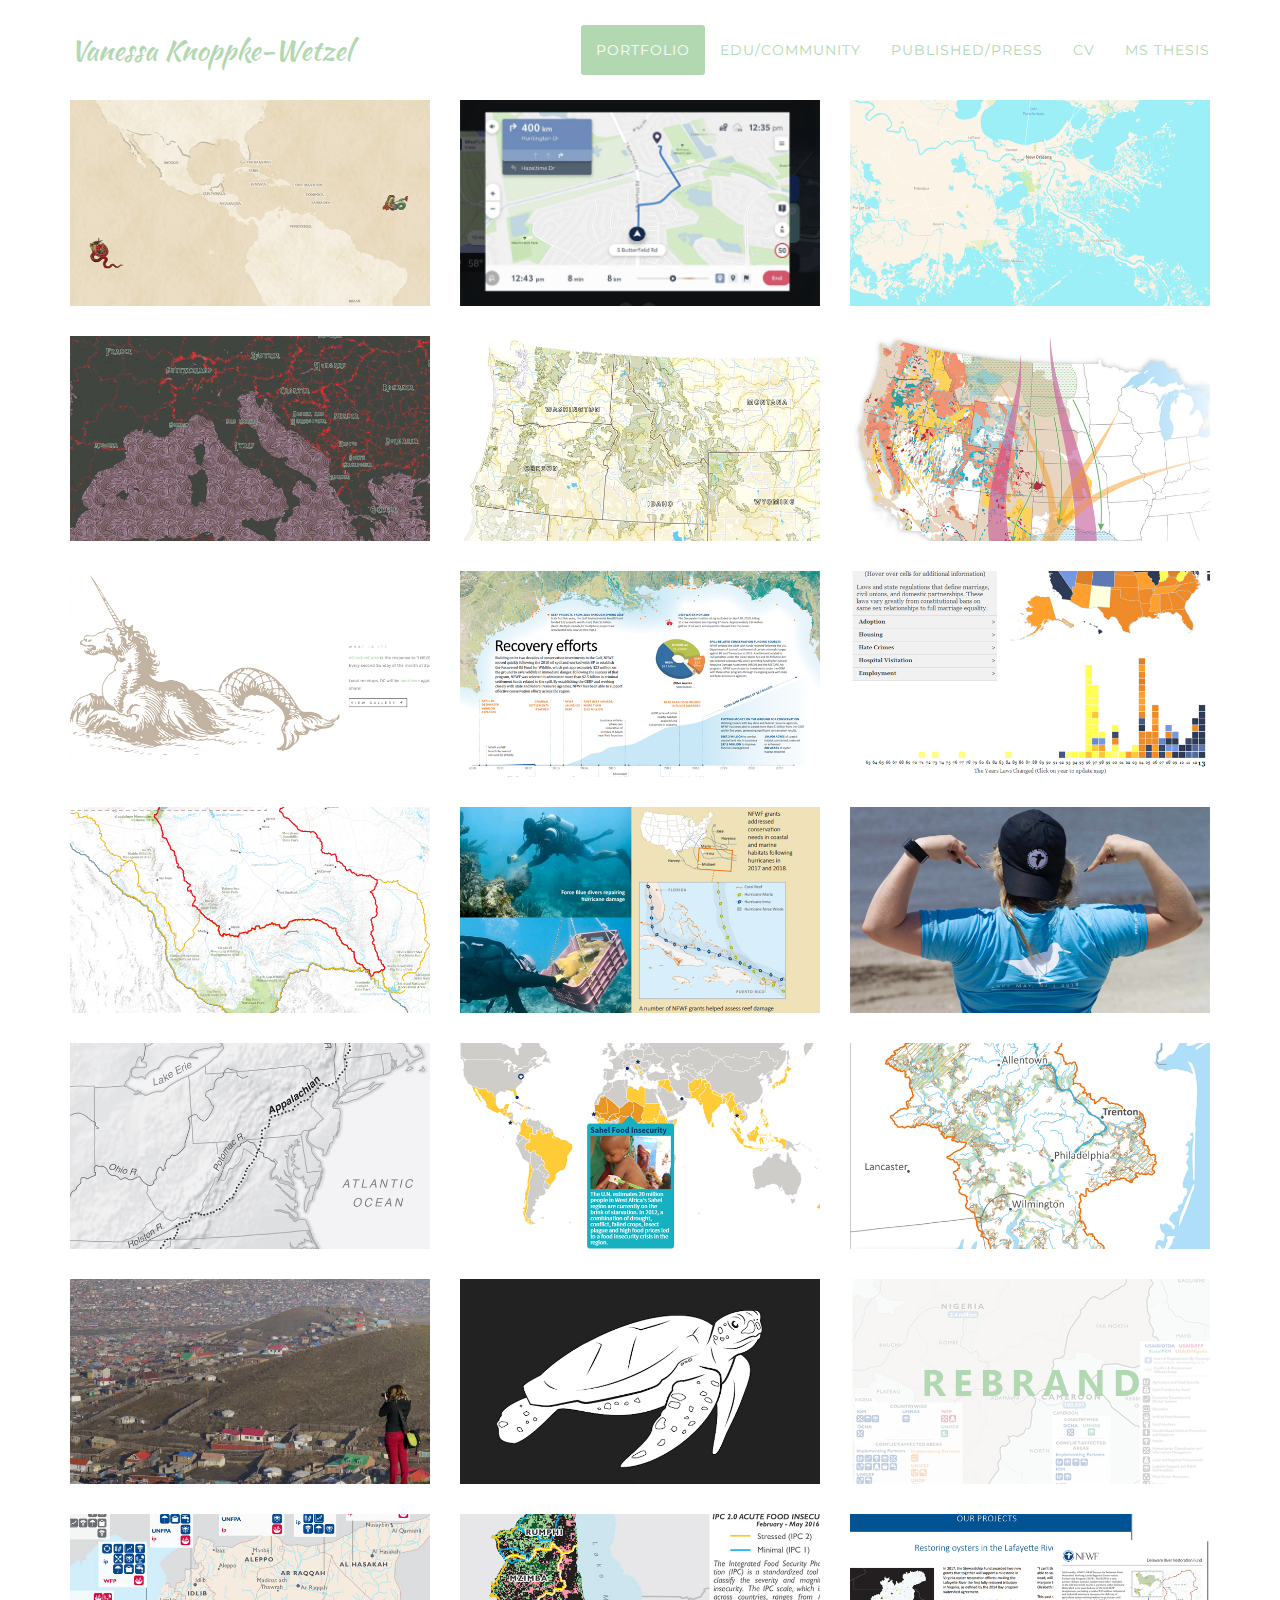
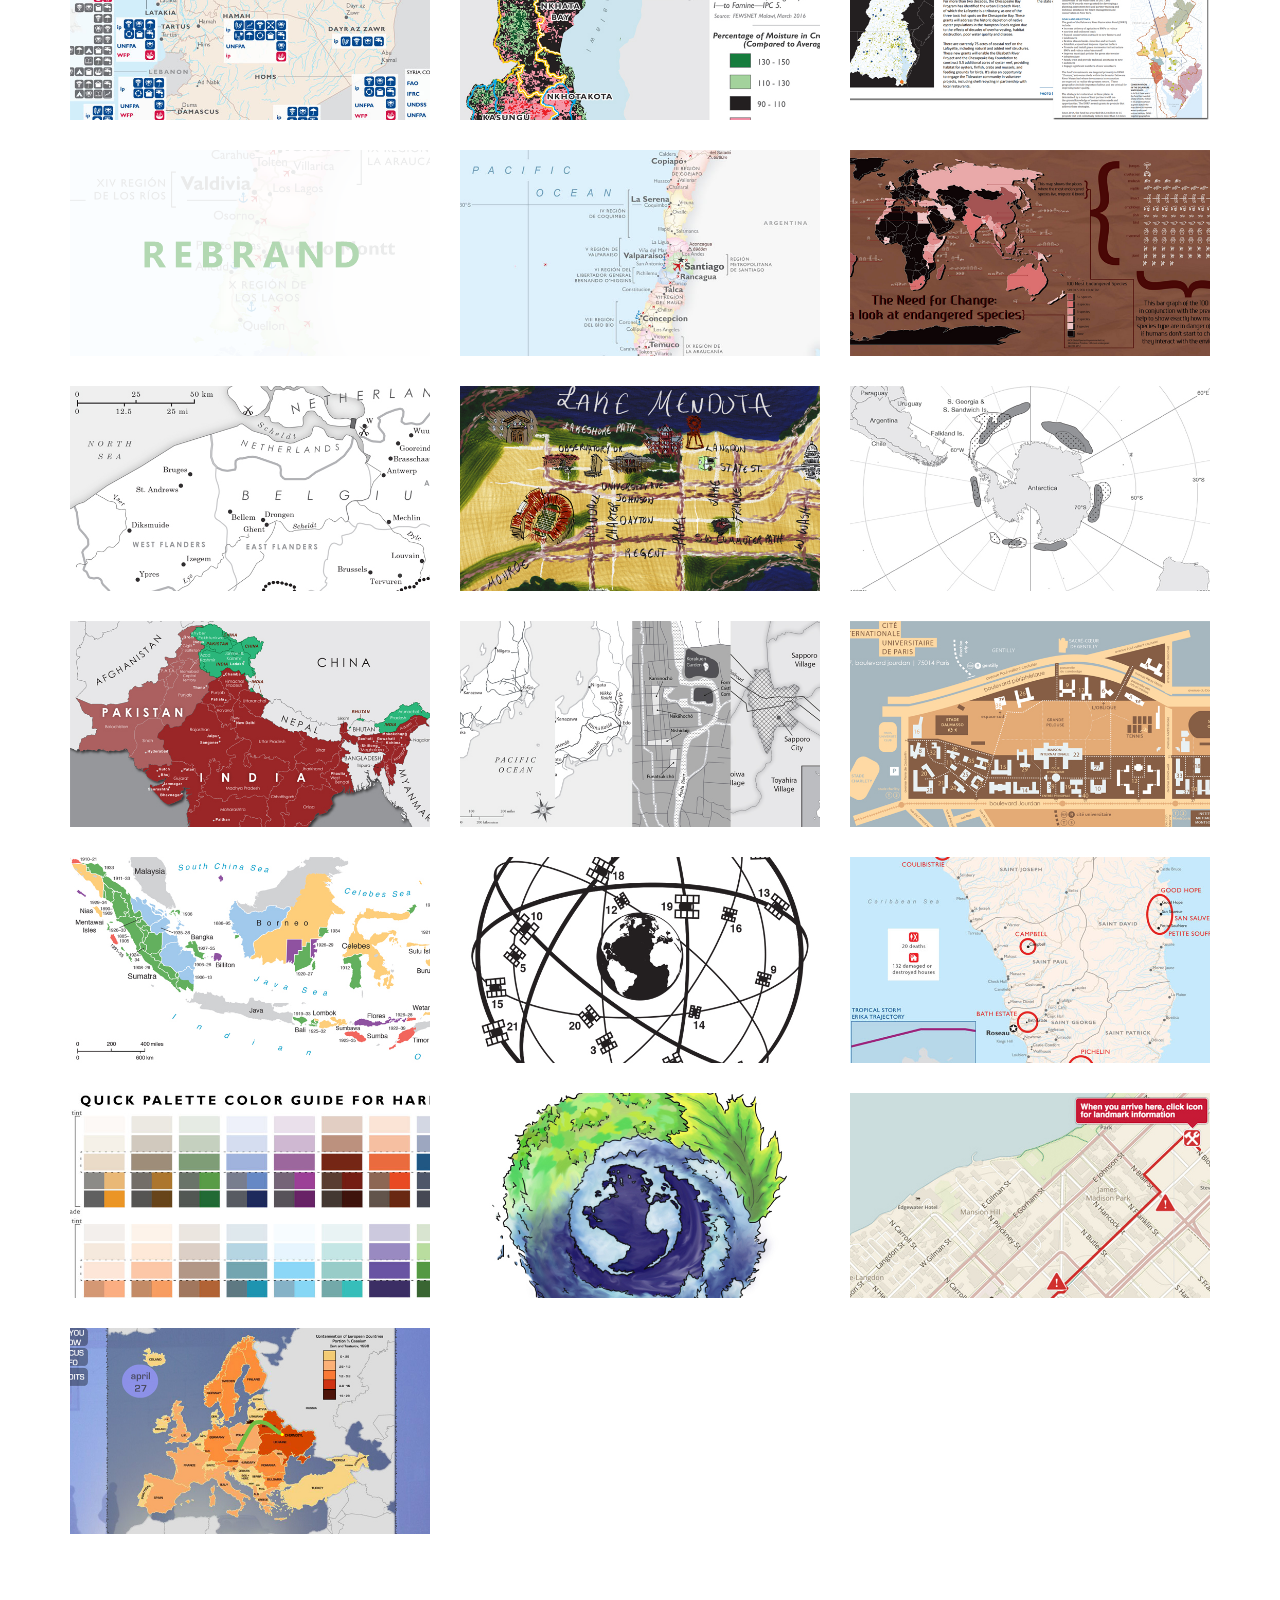
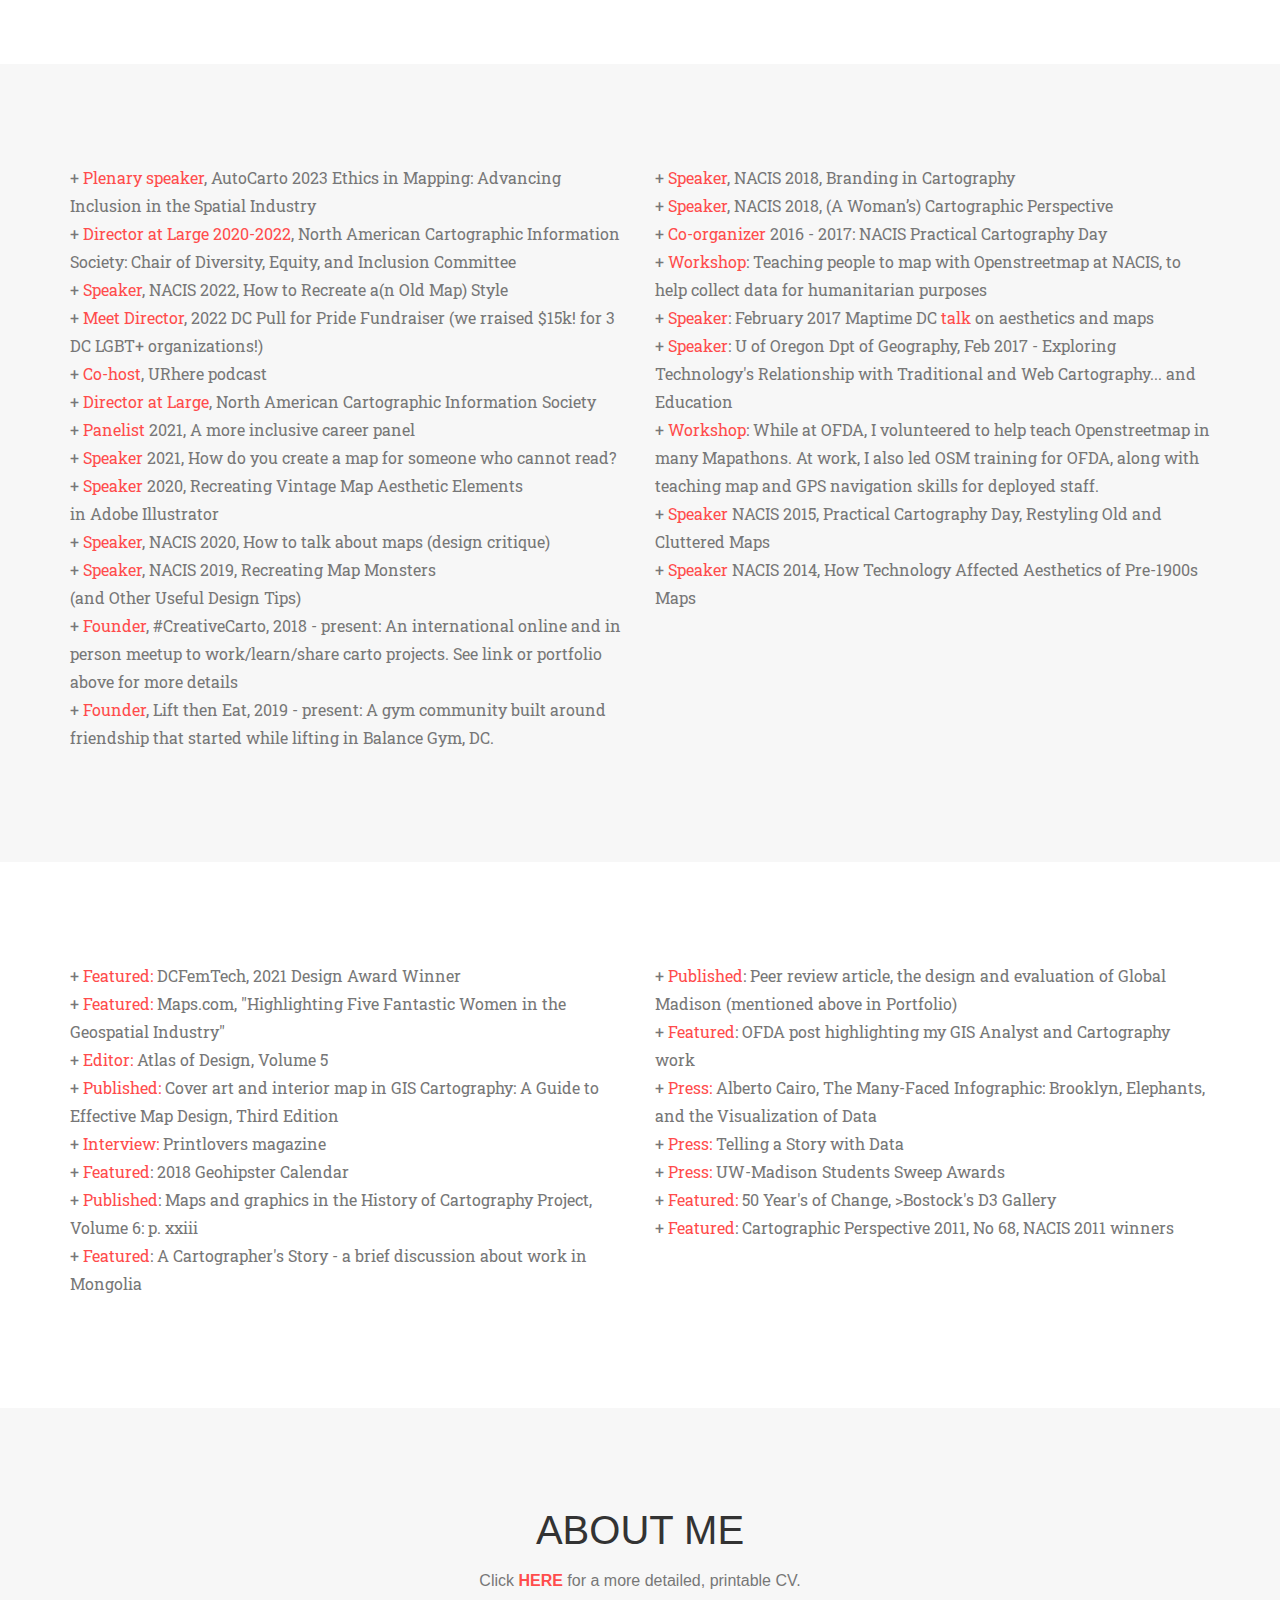
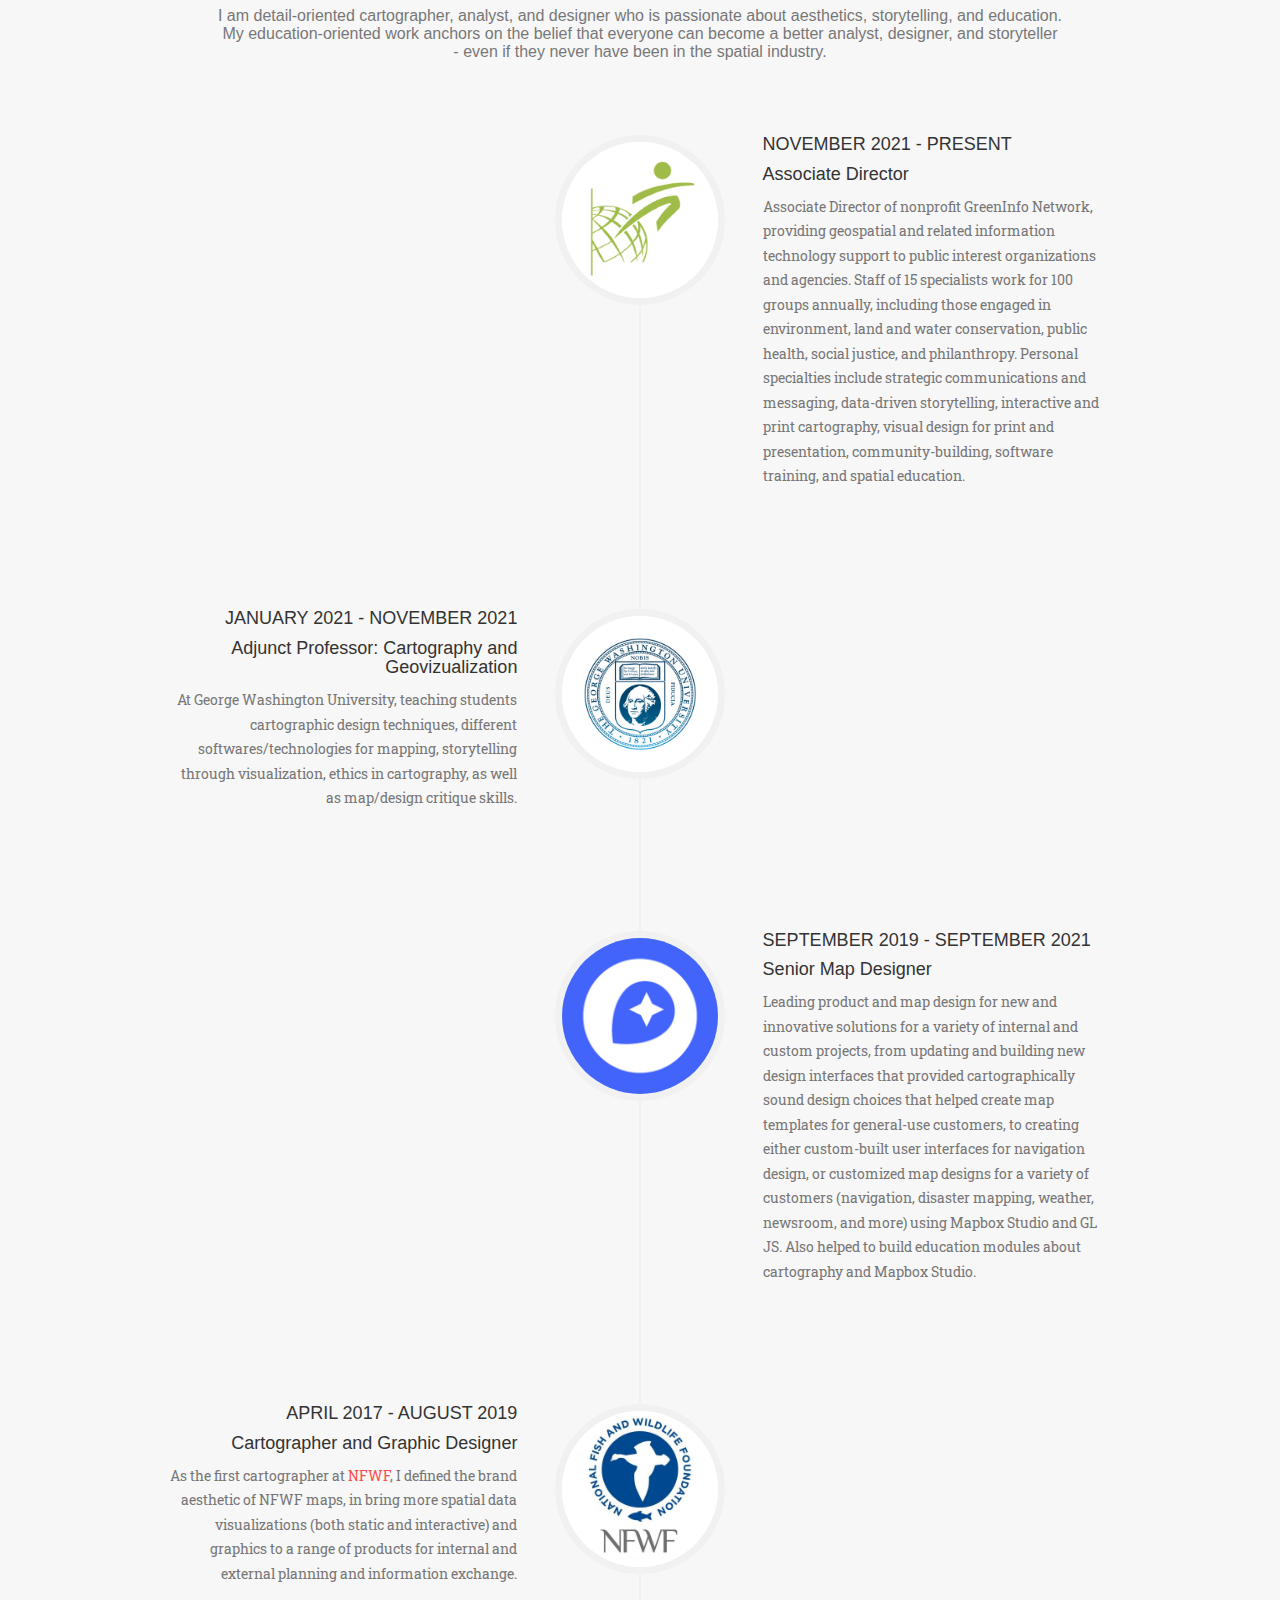
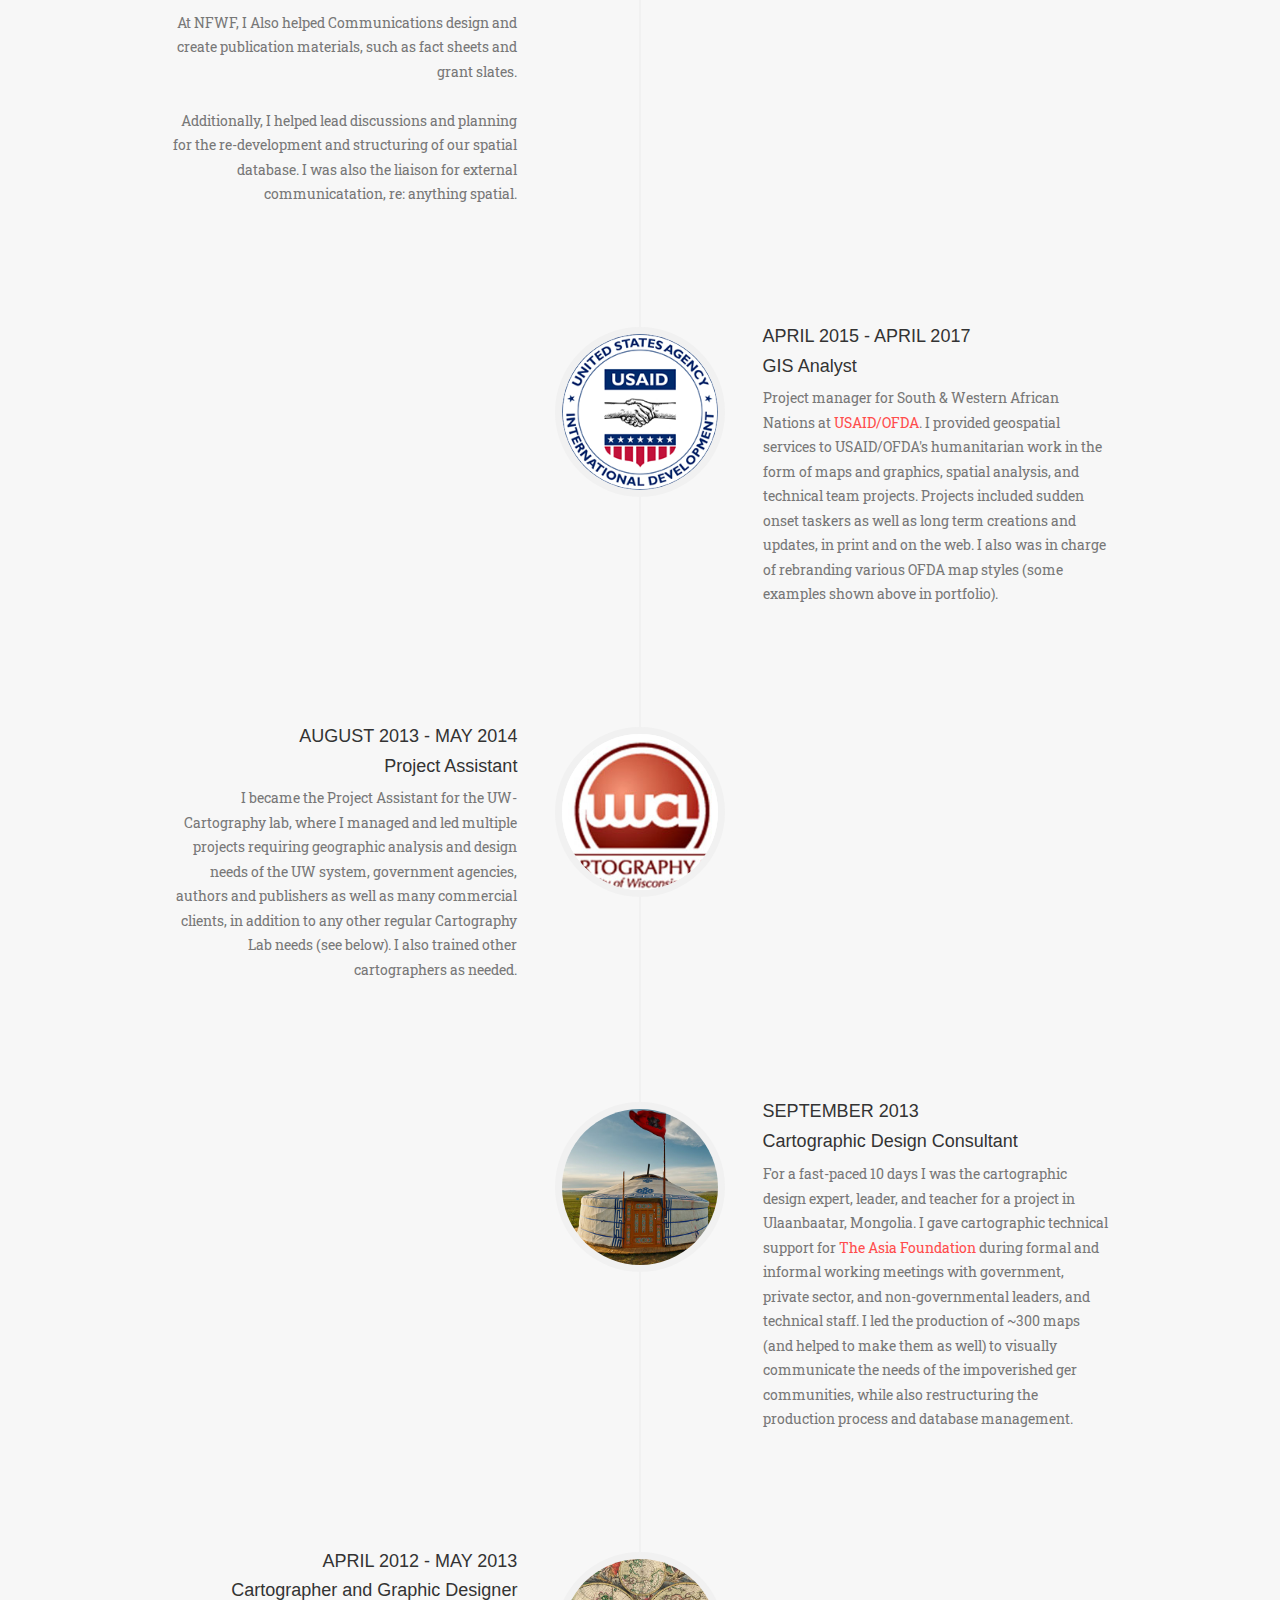
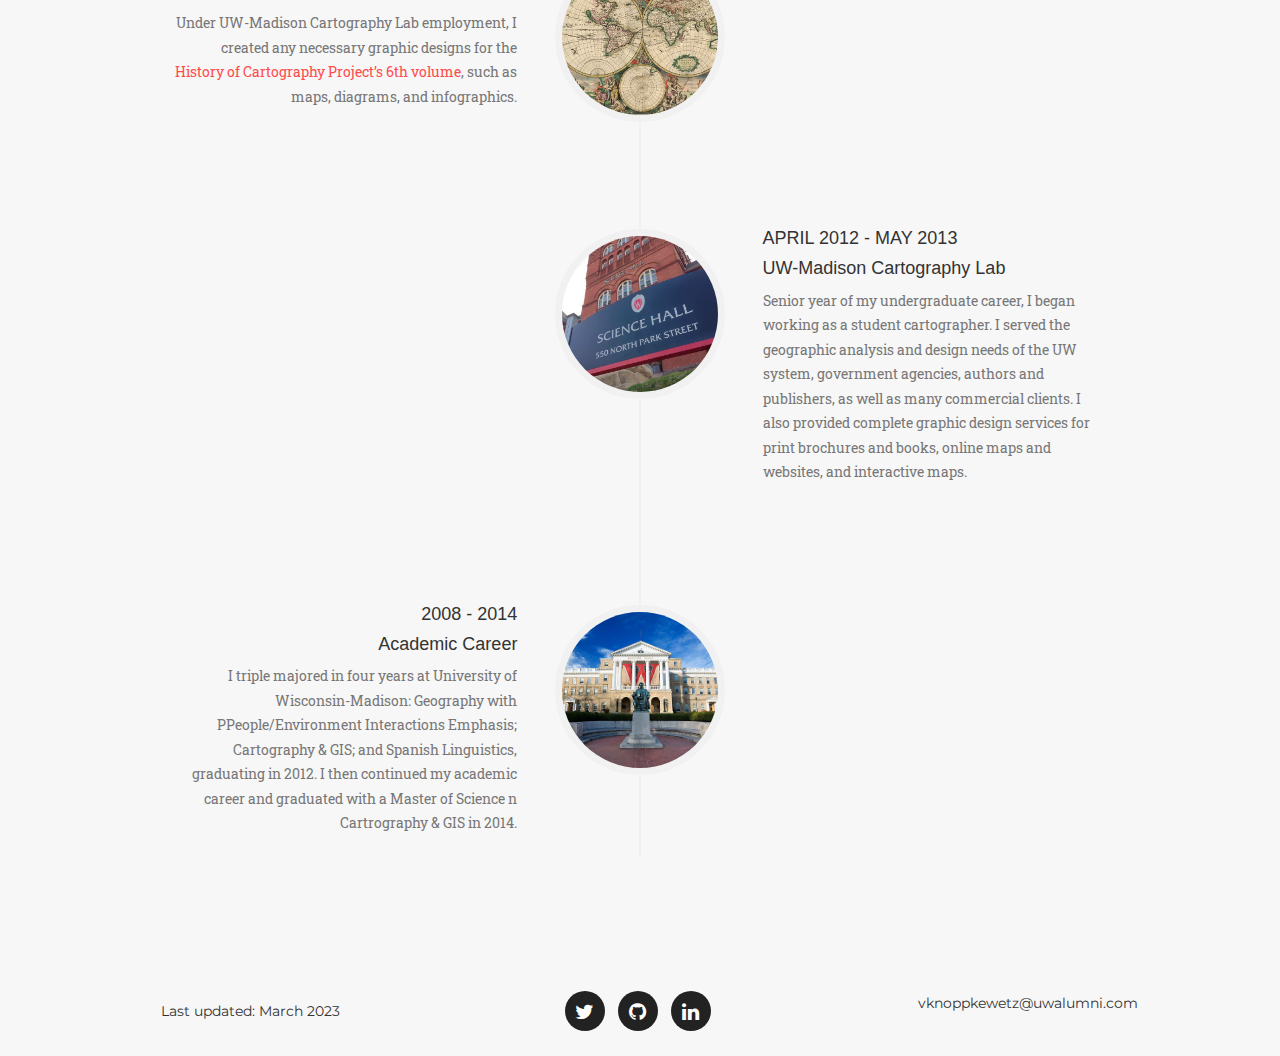
==== commit 3403802e: "updates" ====
--- a/index.html
+++ b/index.html
@@ -88,6 +88,16 @@
         <div class="container">
 
             <div class="row">
+                <div class="col-md-4 col-sm-6 portfolio-item">
+                    <a href="#ohm" class="portfolio-link" data-toggle="modal">
+                        <div class="portfolio-hover">
+                            <div class="portfolio-hover-content">
+                                <i class="fa fa-plus fa-3x"></i>
+                            </div>
+                        </div>
+                        <img src="img/portfolio/ohmsmall.png" class="img-responsive" alt="">
+                    </a>
+                </div>
 
                 <div class="col-md-4 col-sm-6 portfolio-item">
                     <a href="#navigation" class="portfolio-link" data-toggle="modal">
@@ -523,6 +533,14 @@
         <div class="row">
             <div class="col-sm-6 portfolio-item">
                 <p class="large text-muted">
+                + <a href="https://www.youtube.com/watch?v=UePFTGtDmow" target="_blank">Plenary speaker</a>, AutoCarto 2023 Ethics in Mapping: Advancing Inclusion in the Spatial Industry
+                <br>
+                + <a href="https://nacis.org/our-society/leadership/" target="_blank">Director at Large 2020-2022</a>, North American Cartographic Information Society: Chair of Diversity, Equity, and Inclusion Committee
+                <br>
+                + <a href="https://docs.google.com/presentation/d/1wRNy0XCM2eDtxC58Fo5kwiK9a2Nn38sEobRtFkf-GFY/edit#slide=id.g16d53067e88_0_12" target="_blank">Speaker</a>, NACIS 2022, How to Recreate a(n Old Map) Style
+                <br>
+                + <a href="https://pullforpride.com/" target="_blank">Meet Director</a>, 2022 DC Pull for Pride Fundraiser (we rraised $15k! for 3 DC LGBT+ organizations!)
+                <br>
                 + <a href="https://www.urherepodcast.com/" target="_blank">Co-host</a>, URhere podcast
                 <br>
                 + <a href="https://nacis.org/about/people" target="_blank">Director at Large</a>, North American Cartographic Information Society
@@ -541,18 +559,18 @@
                  <br>
                  + <a href="https://creativecarto.github.io" target="_blank"> Founder</a>, Lift then Eat, 2019 - present: A gym community built around friendship that started while lifting in Balance Gym, DC.
                  <br>
+
+                </div>
+    
+            <!--   <div class="col-lg-8 mx-auto text-center"> -->
+            <div class="col-sm-6 portfolio-item">
+                <p class="large text-muted">
                 + <a href="https://www.youtube.com/watch?v=lFkwCdH5B7g" target="_blank">Speaker</a>, NACIS 2018, Branding in Cartography
                 <br>
                 + <a href="https://www.youtube.com/watch?v=EhjBcCtWoBw" target="_blank">Speaker</a>, NACIS 2018, (A Woman’s) Cartographic Perspective
                 <br>
-
-                </div>
-    
-            <!--   <div class="col-lg-8 mx-auto text-center"> -->
-            <div class="col-sm-6 portfolio-item">
-                <p class="large text-muted">
-                    + <a href="https://nacis2017.sched.com/moderator/vknoppkewetz1" target="_blank">Co-organizer</a> 2016 - 2017: NACIS Practical Cartography Day
-                    <br>
+                + <a href="https://nacis2017.sched.com/moderator/vknoppkewetz1" target="_blank">Co-organizer</a> 2016 - 2017: NACIS Practical Cartography Day
+                <br>
                 + <a href="https://nacis2016.sched.com/event/7LuK/mapping-for-change-with-osm" target="_blank">Workshop</a>: Teaching people to map with Openstreetmap at NACIS, to help collect data for humanitarian purposes
                 <br>
                 + <a href="https://www.meetup.com/Maptime-DC/events/237559690/" target="_blank">Speaker</a>: February 2017 Maptime DC<a href="https://drive.google.com/file/d/0B6ADBah3ubHsQjhSajVScnBRMjQ/view" target="_blank"> talk</a> on aesthetics and maps
@@ -867,7 +885,7 @@
         <div class="container">
             <div class="row">
                 <div class="col-md-4">
-                    <span class="copyright">Last updated: November 2021</span>
+                    <span class="copyright">Last updated: March 2023</span>
                 </div>
                 <div class="col-md-4">
                     <ul class="list-inline social-buttons">
@@ -891,6 +909,32 @@
     </footer>
 
    <!--  Portfolio -->
+
+   <div class="portfolio-modal modal fade" id="ohm" tabindex="-1" role="dialog" aria-hidden="true">
+    <div class="modal-content">
+        <div class="close-modal" data-dismiss="modal">
+            <div class="lr">
+                <div class="rl">
+                </div>
+            </div>
+        </div>
+        <div class="container">
+            <div class="row">
+                <div class="col-lg-8 col-lg-offset-2">
+                    <div class="modal-body">
+                        <!-- Project Details Go Here -->
+                        <img class="img-responsive img-centered" src="img/portfolio/full/ohm.png" alt="">
+                        <h2>OHM woodblock map style</h2>
+                        
+                        <p class="item-intro text-muted"> At GreenInfo Network, I created a <a href="https://www.openhistoricalmap.org/#map=4/14.94/-84.46&layers=W&date=1923-01-01&daterange=1923-01-01,2023-12-31" target="_blank">woodblock map style for OpenHistoricalMap</a>. To read more about the creation of this style, <a href="https://blog.greeninfo.org/how-to-recreate-a-map-style-1d288ed8d398" target="_blank">read this blog post.</a> </p>
+                    
+                        <button type="button" class="btn btn-primary" data-dismiss="modal"><i class="fa fa-times"></i> Close</button>
+                    </div>
+                </div>
+            </div>
+        </div>
+    </div>
+</div>
 
    <div class="portfolio-modal modal fade" id="navigation" tabindex="-1" role="dialog" aria-hidden="true">
     <div class="modal-content">
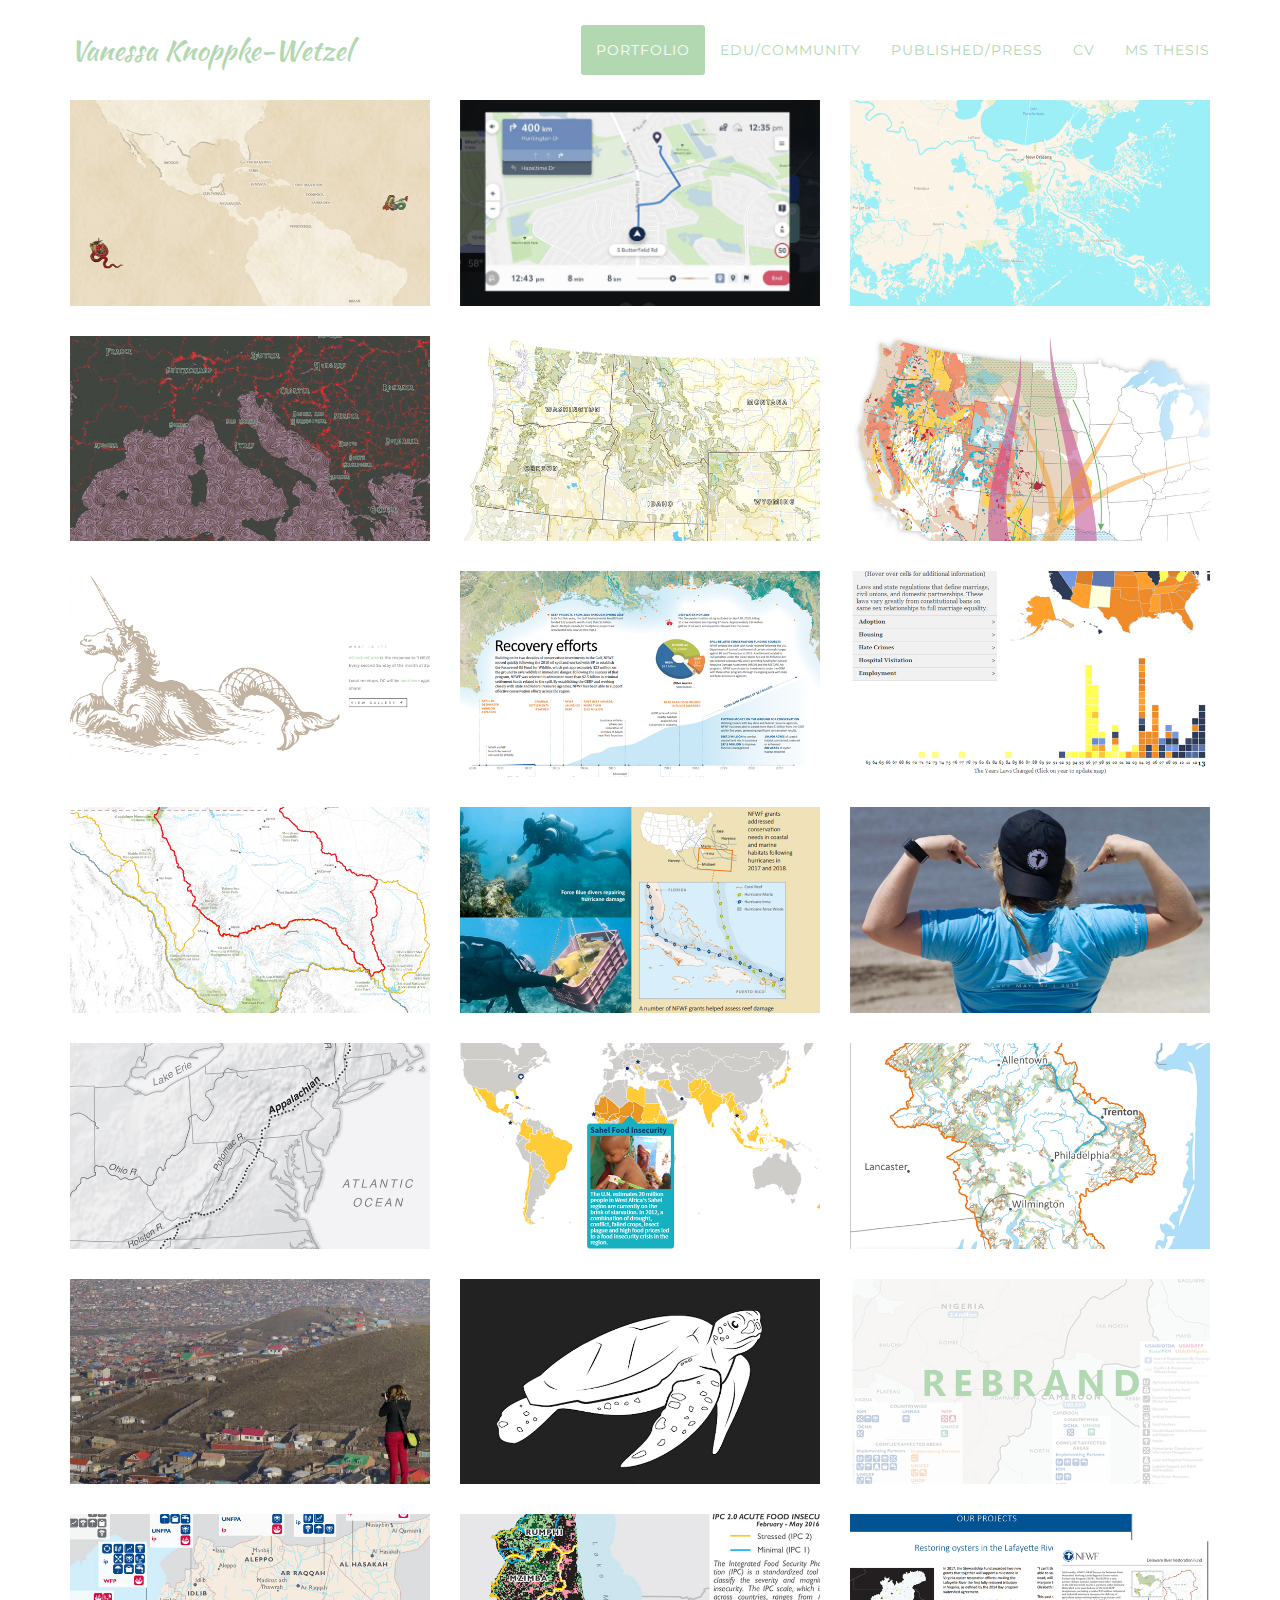
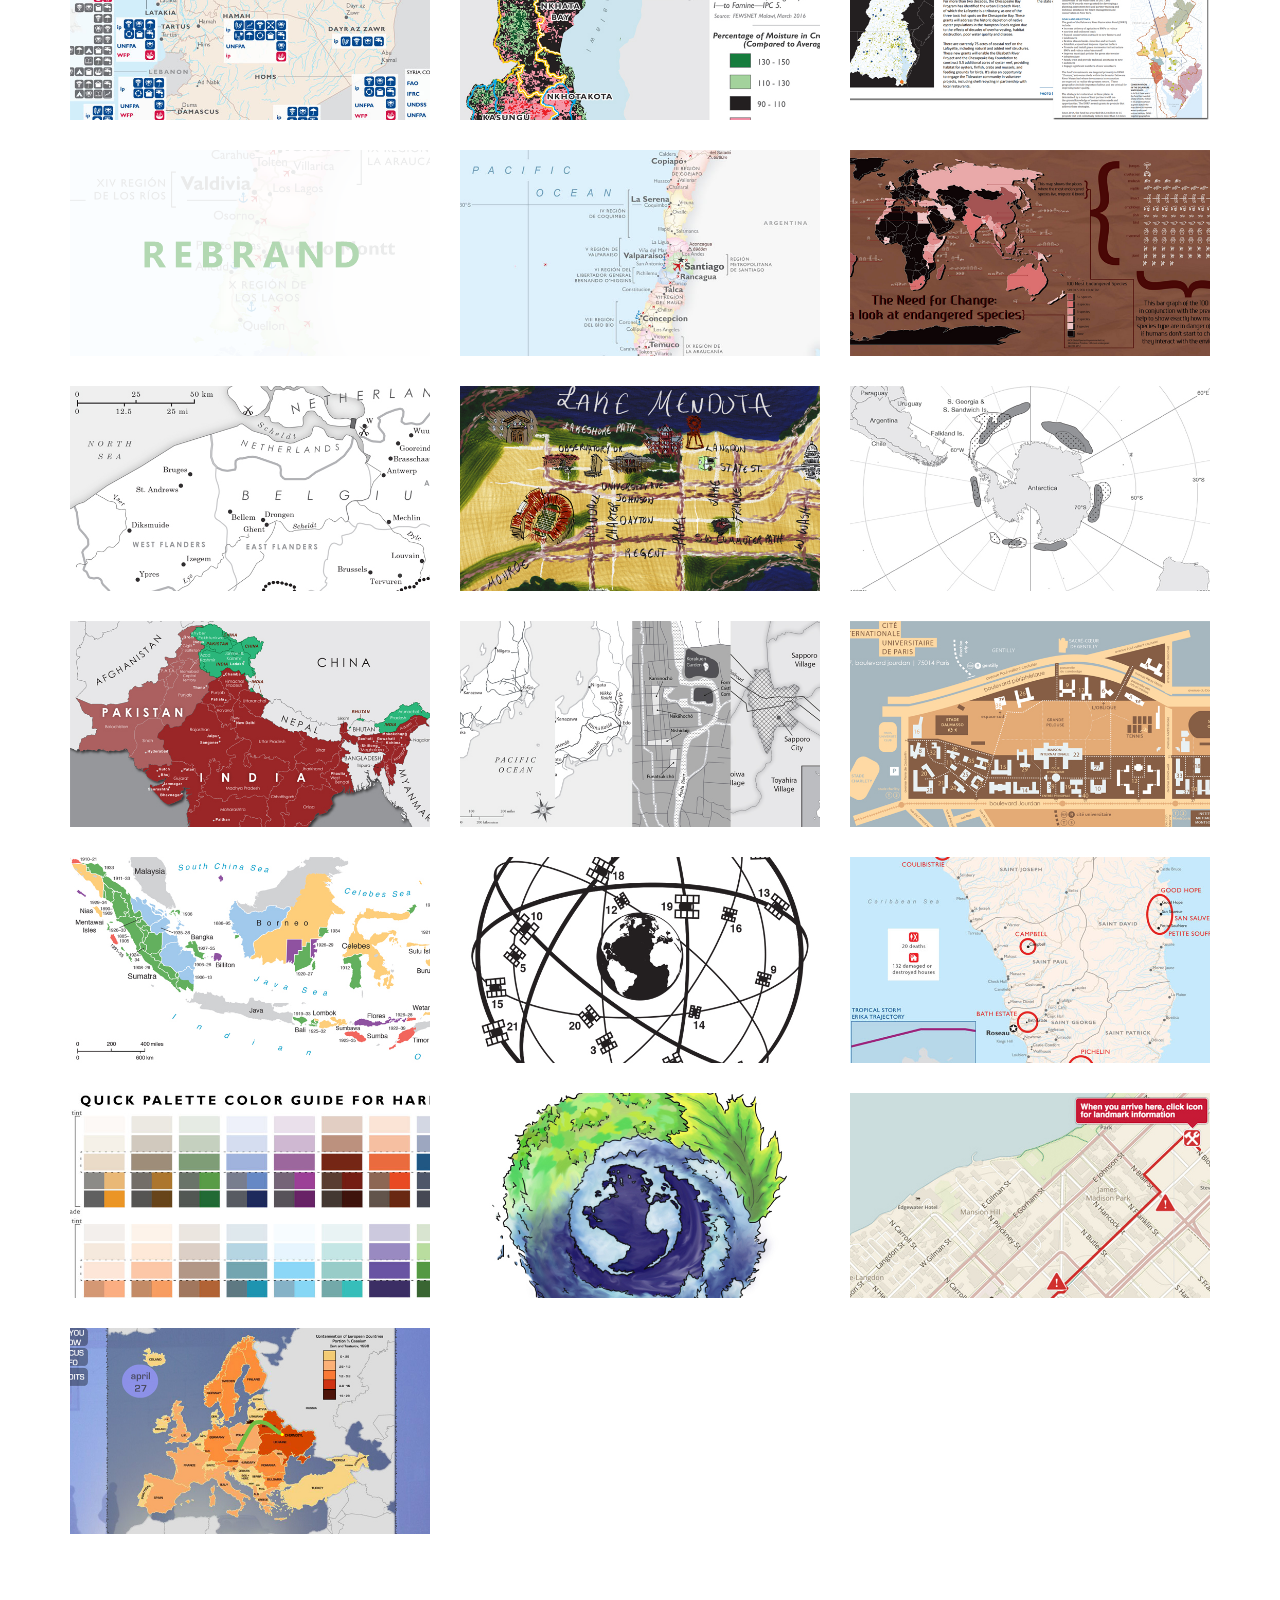
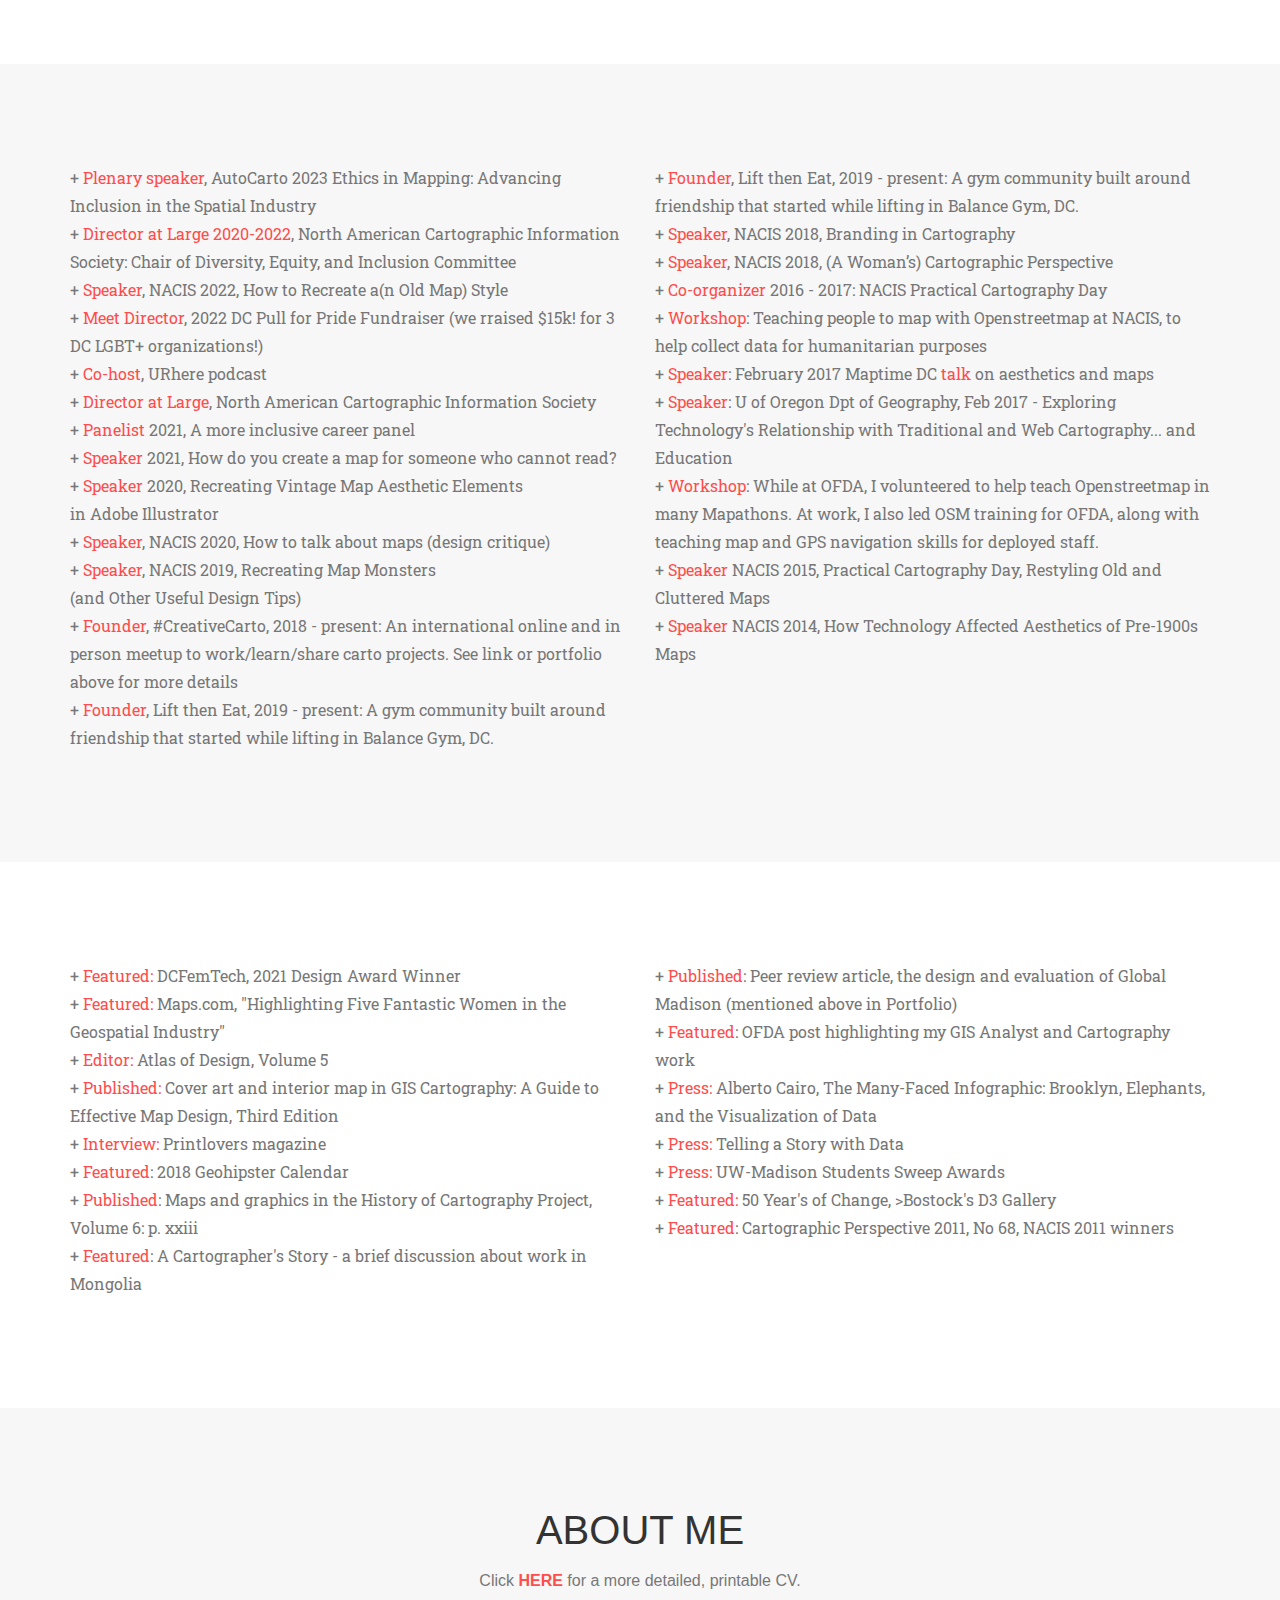
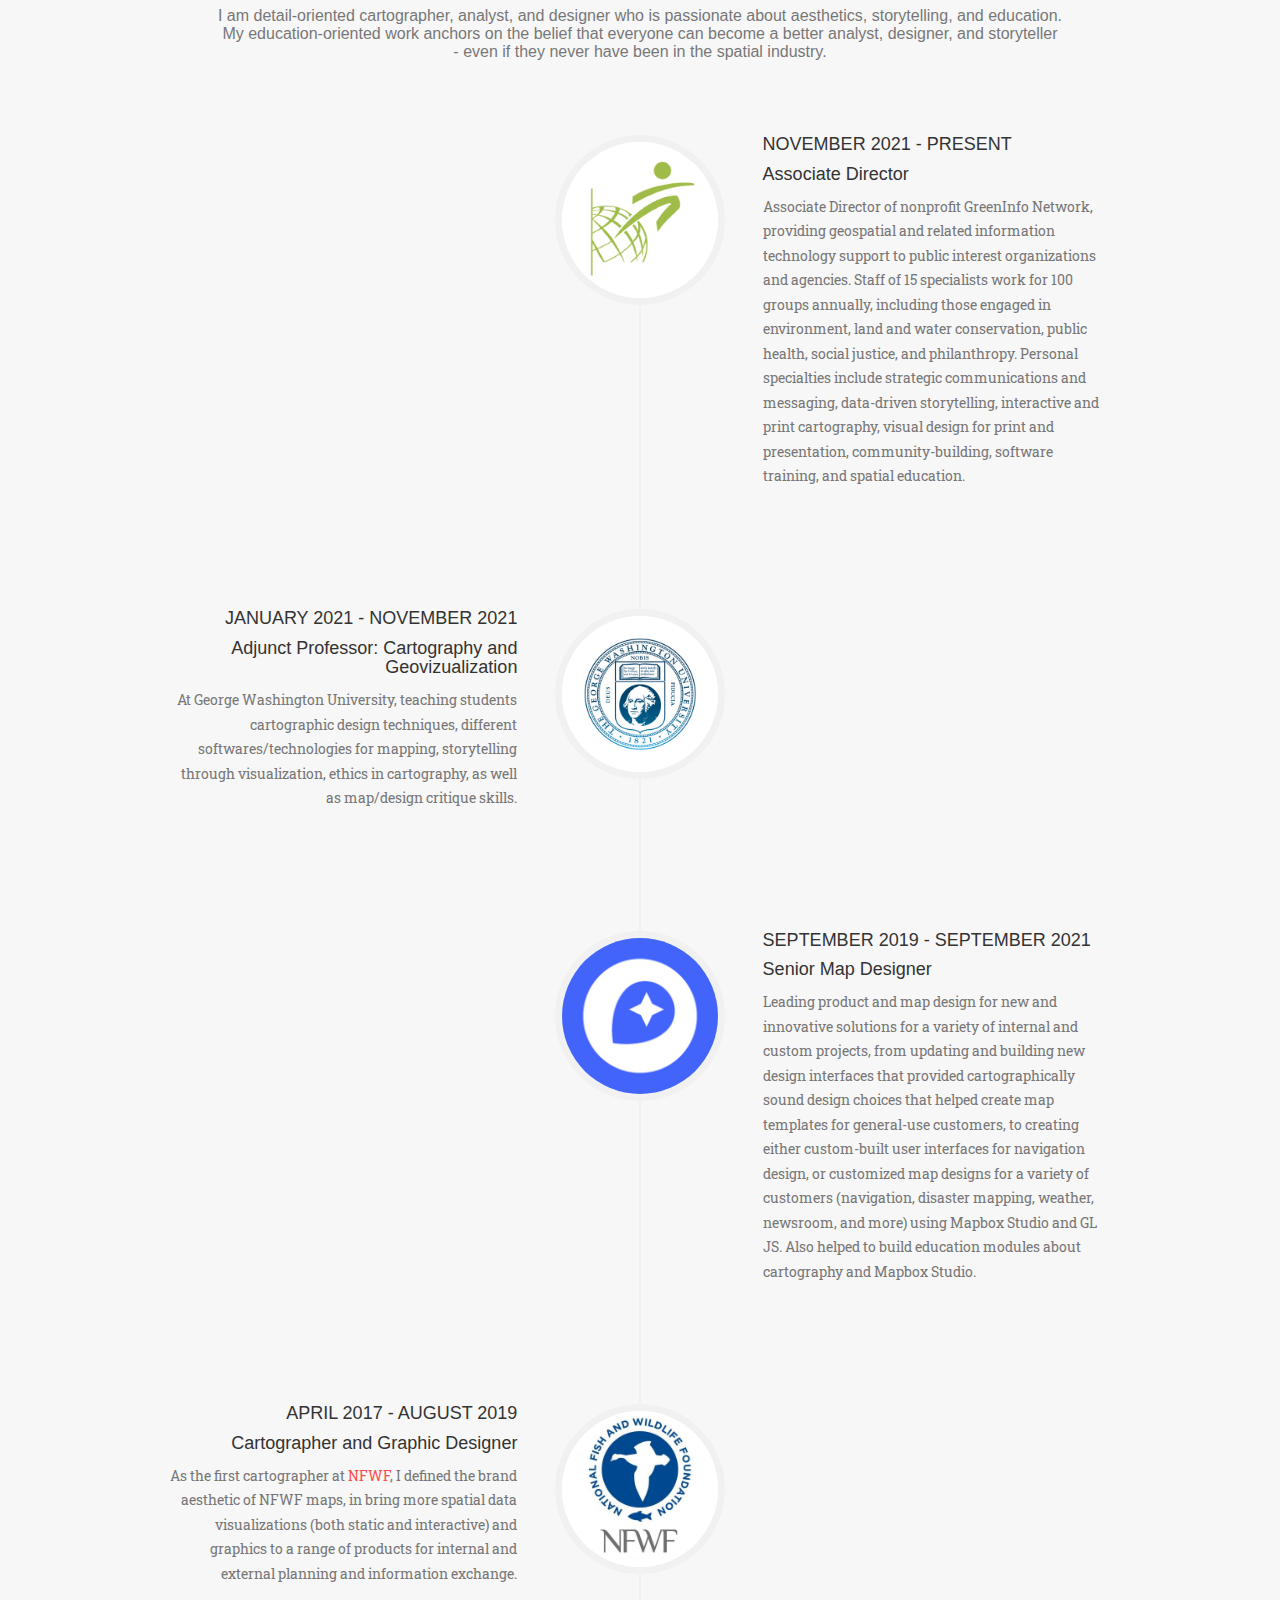
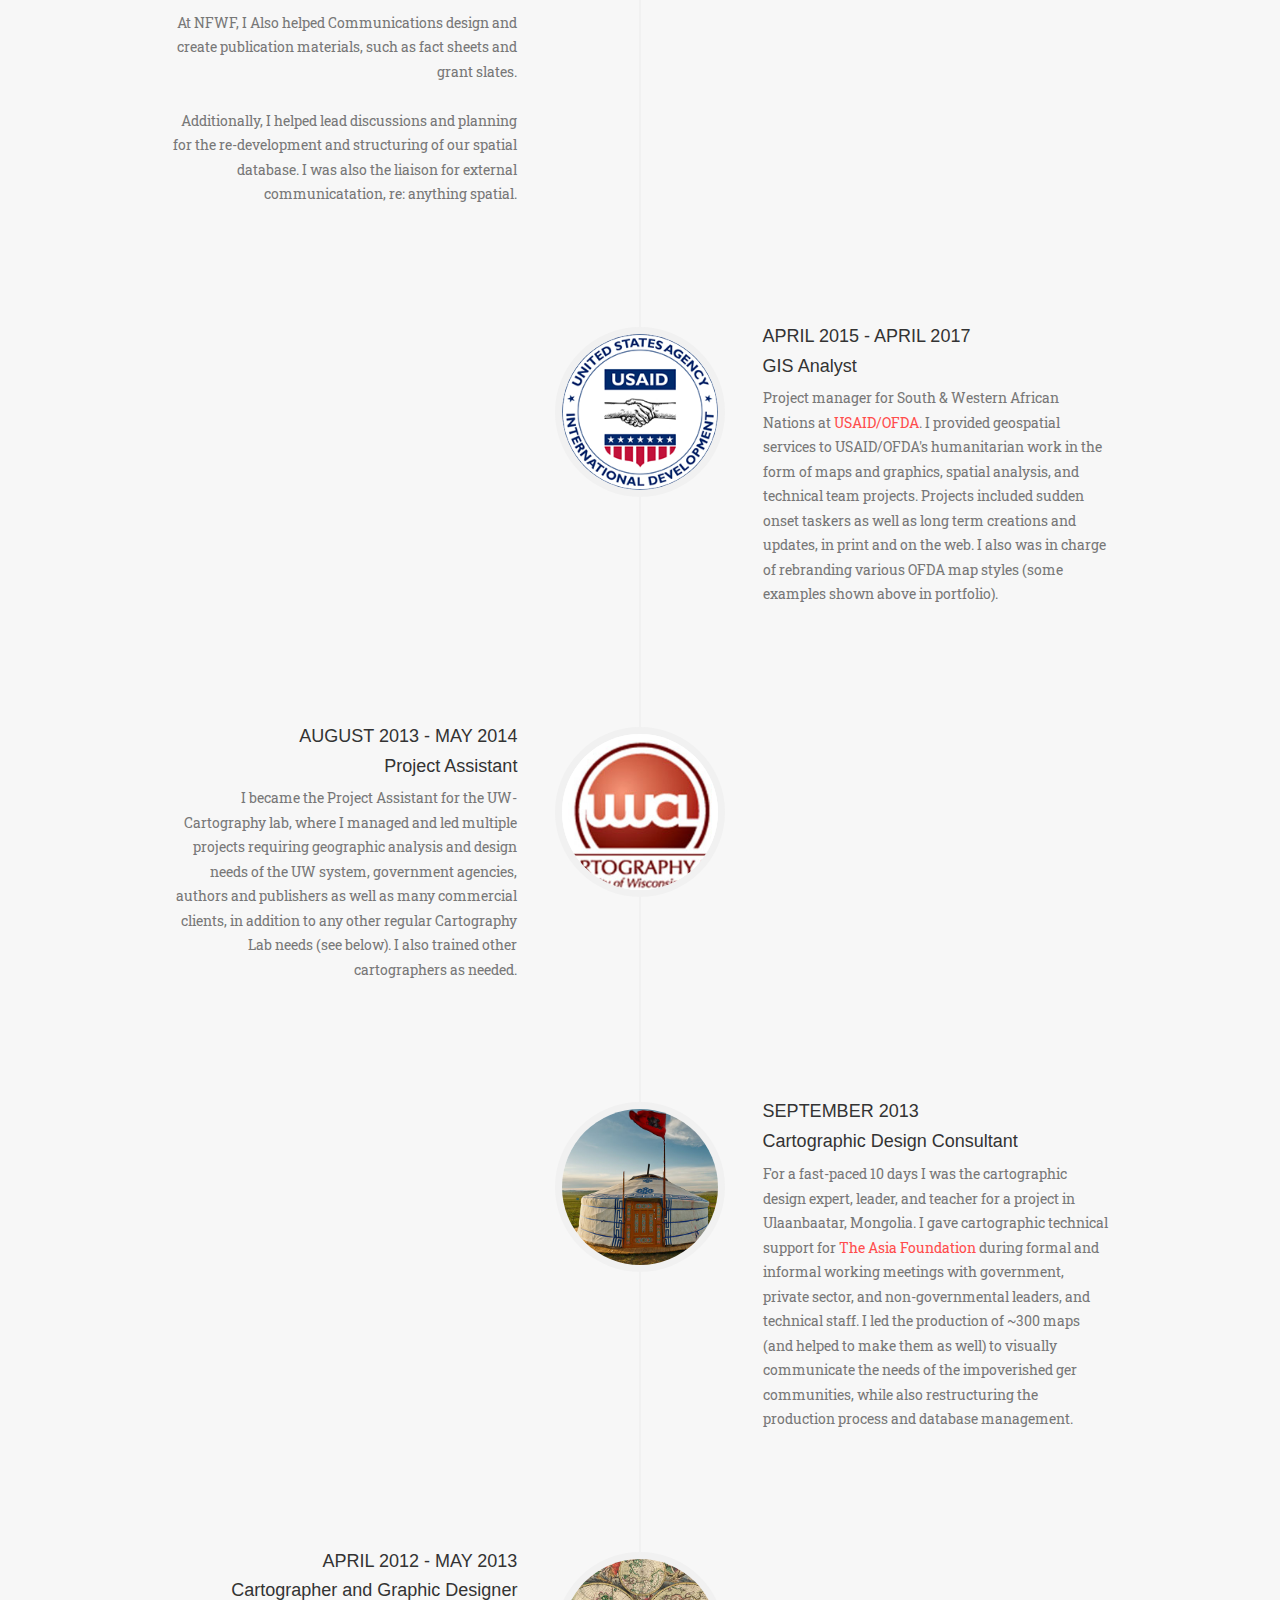
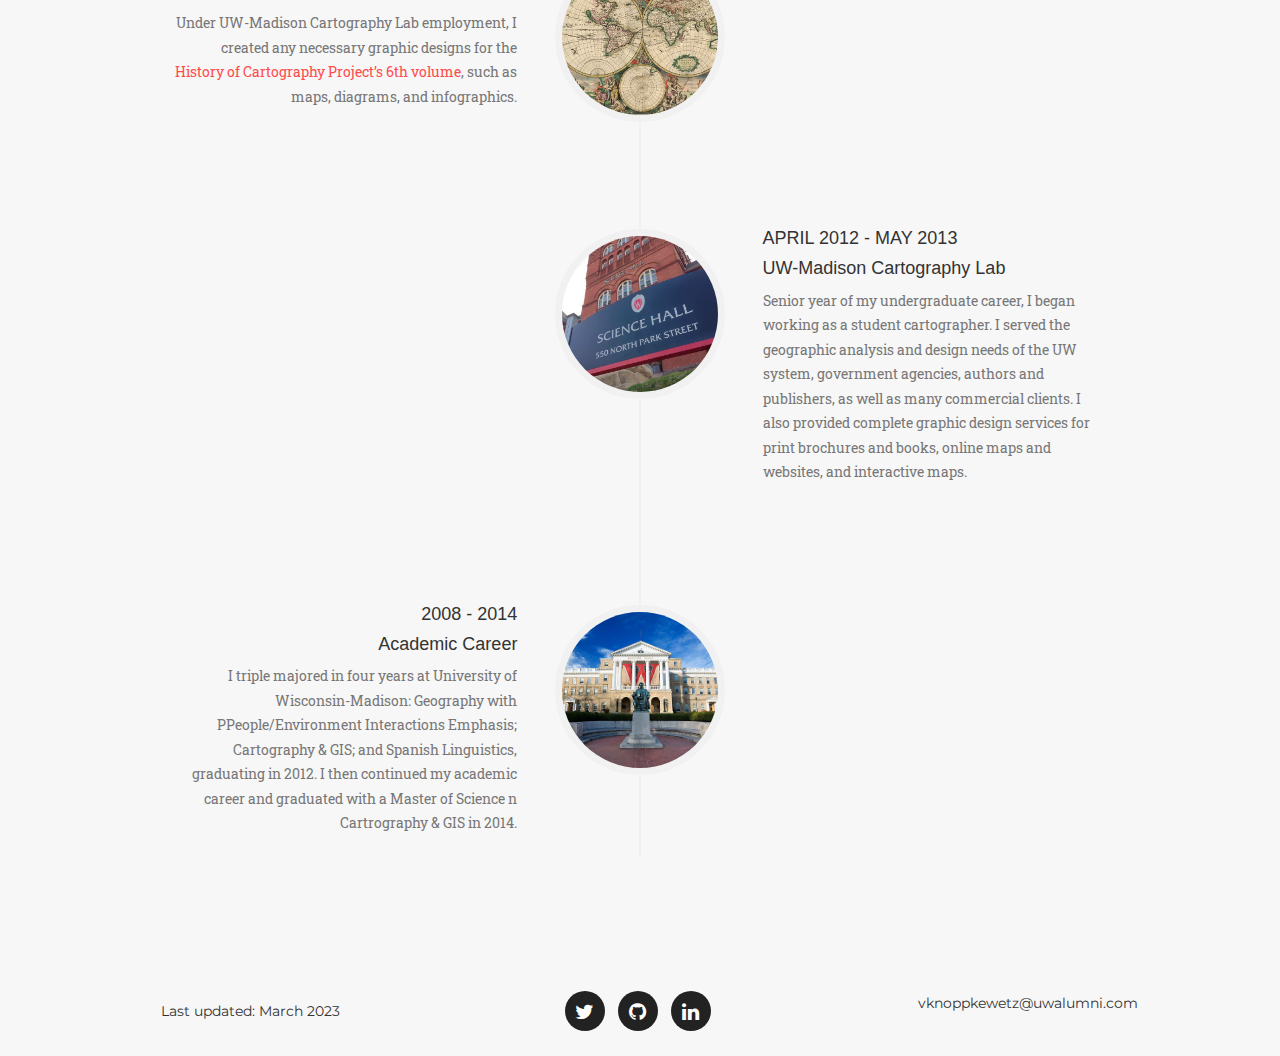
==== commit de3a020c: "another adjustment" ====
--- a/index.html
+++ b/index.html
@@ -565,6 +565,8 @@
             <!--   <div class="col-lg-8 mx-auto text-center"> -->
             <div class="col-sm-6 portfolio-item">
                 <p class="large text-muted">
+                + <a href="https://creativecarto.github.io" target="_blank"> Founder</a>, Lift then Eat, 2019 - present: A gym community built around friendship that started while lifting in Balance Gym, DC.
+                 <br>
                 + <a href="https://www.youtube.com/watch?v=lFkwCdH5B7g" target="_blank">Speaker</a>, NACIS 2018, Branding in Cartography
                 <br>
                 + <a href="https://www.youtube.com/watch?v=EhjBcCtWoBw" target="_blank">Speaker</a>, NACIS 2018, (A Woman’s) Cartographic Perspective
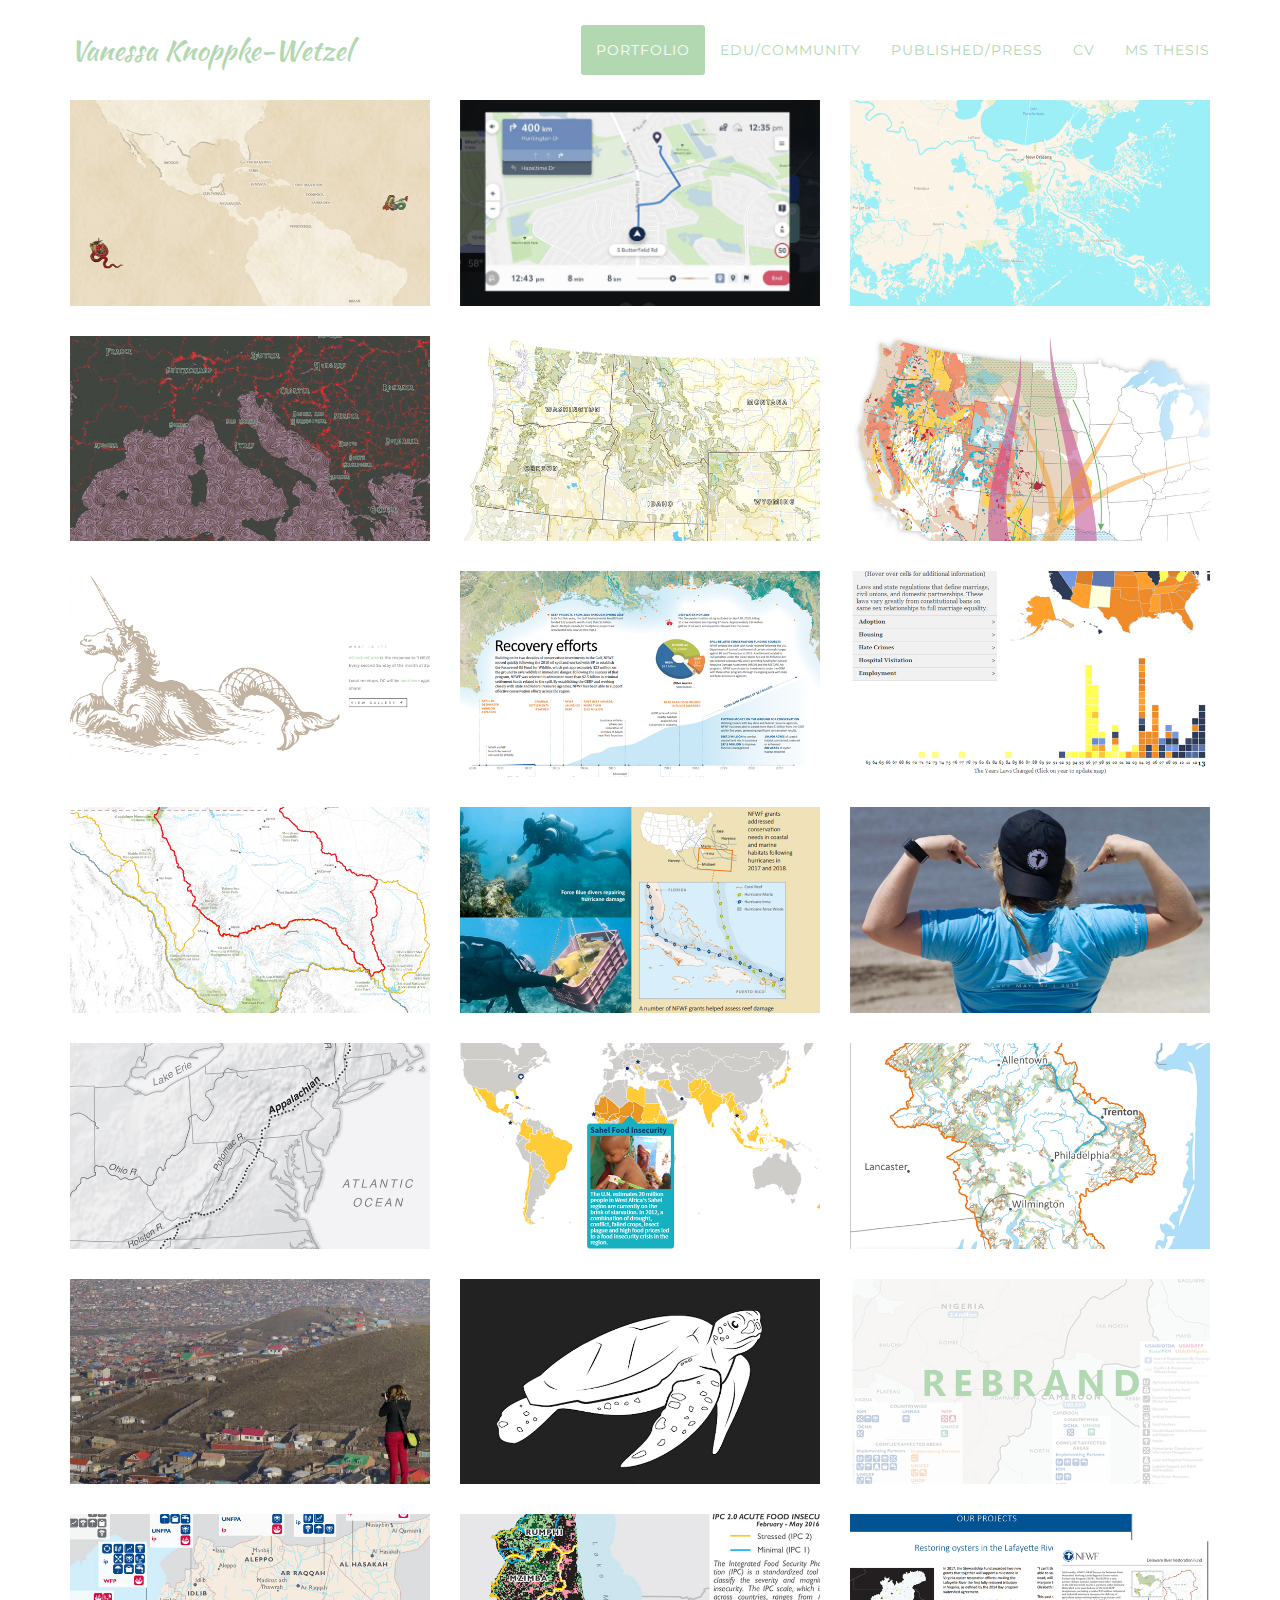
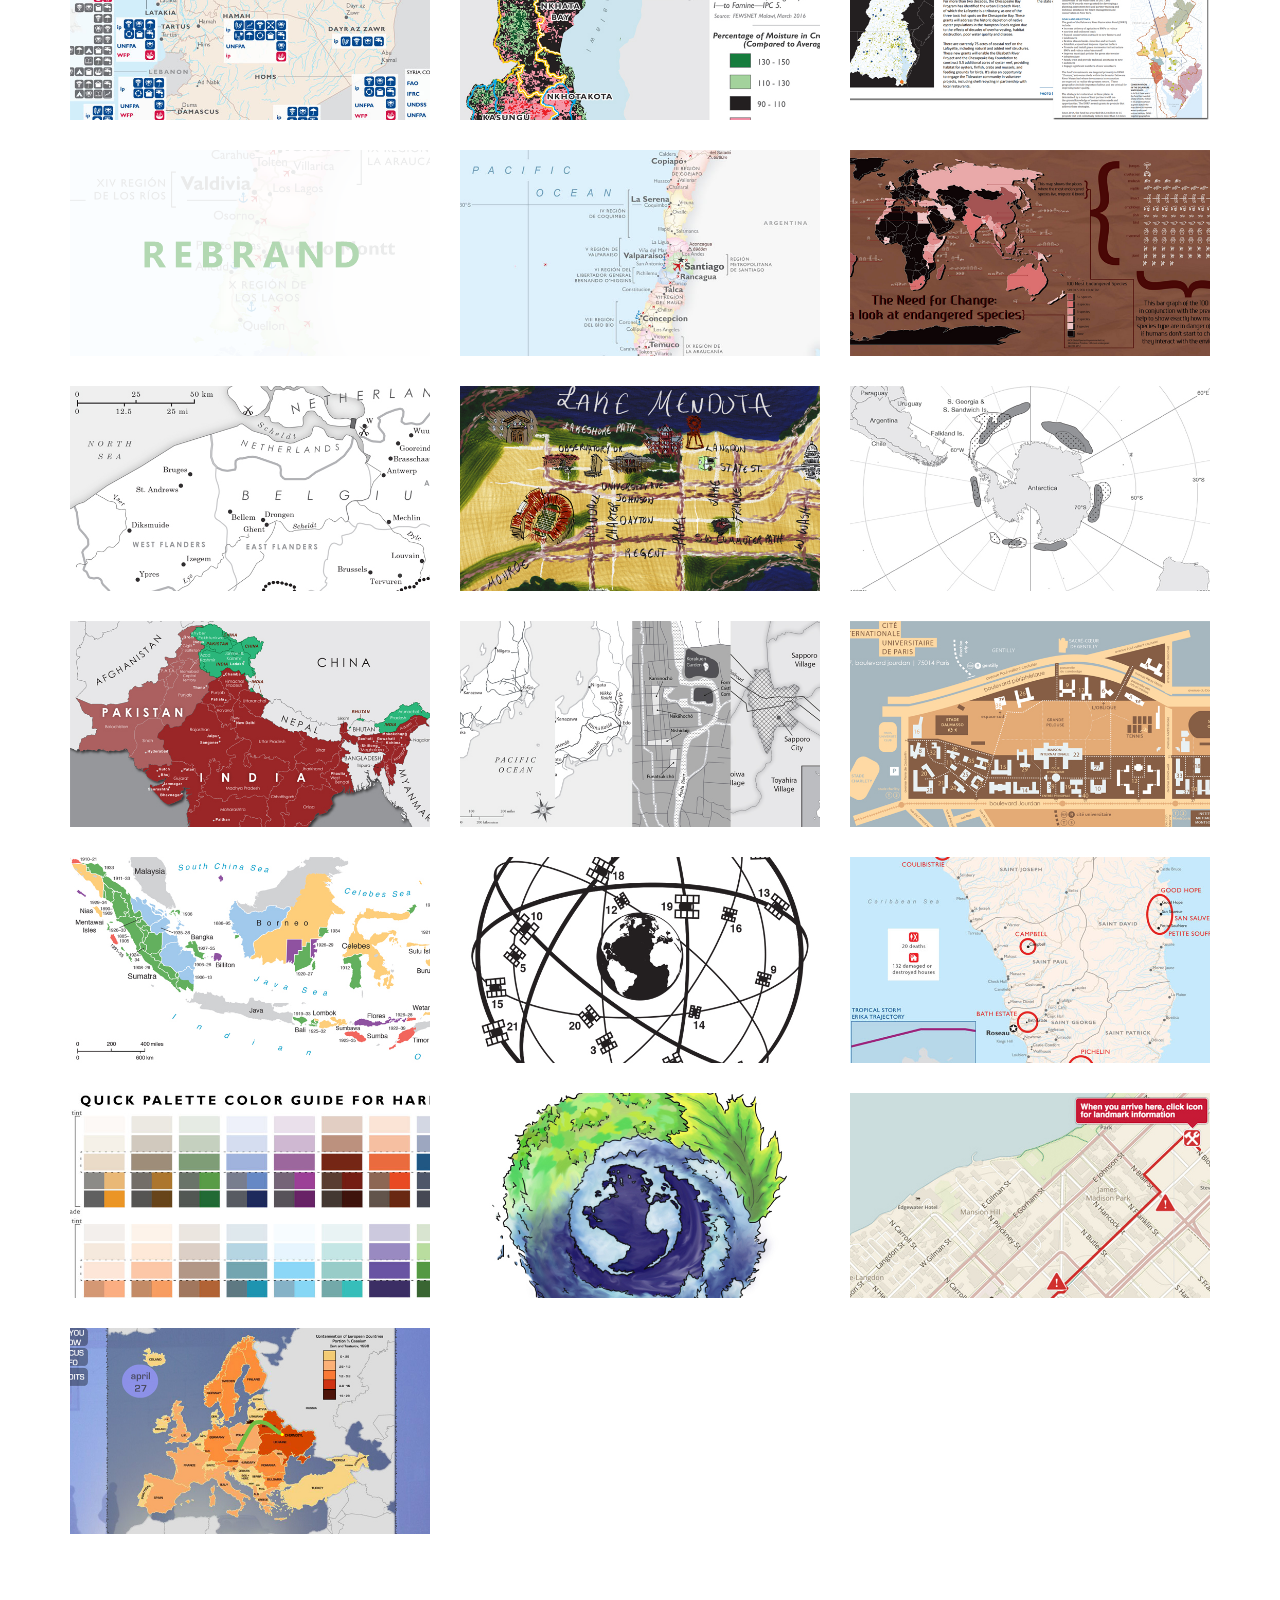
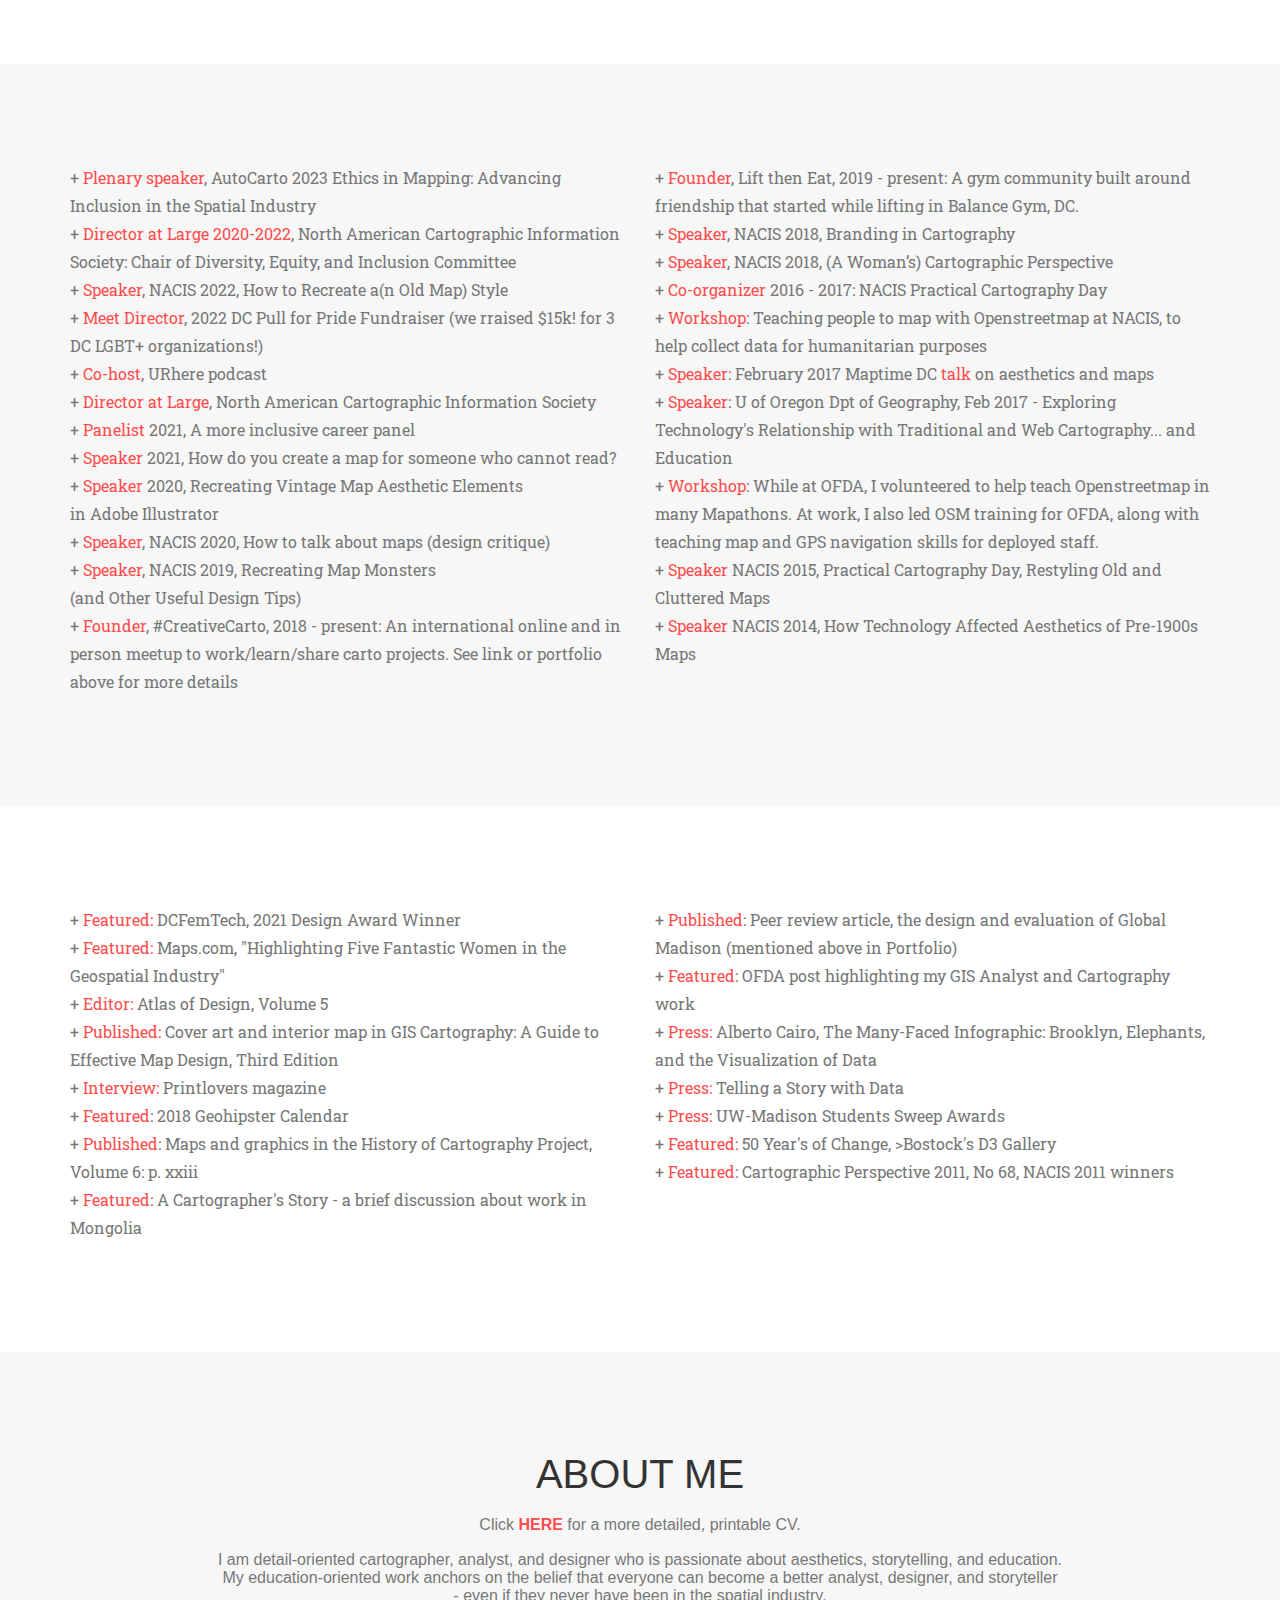
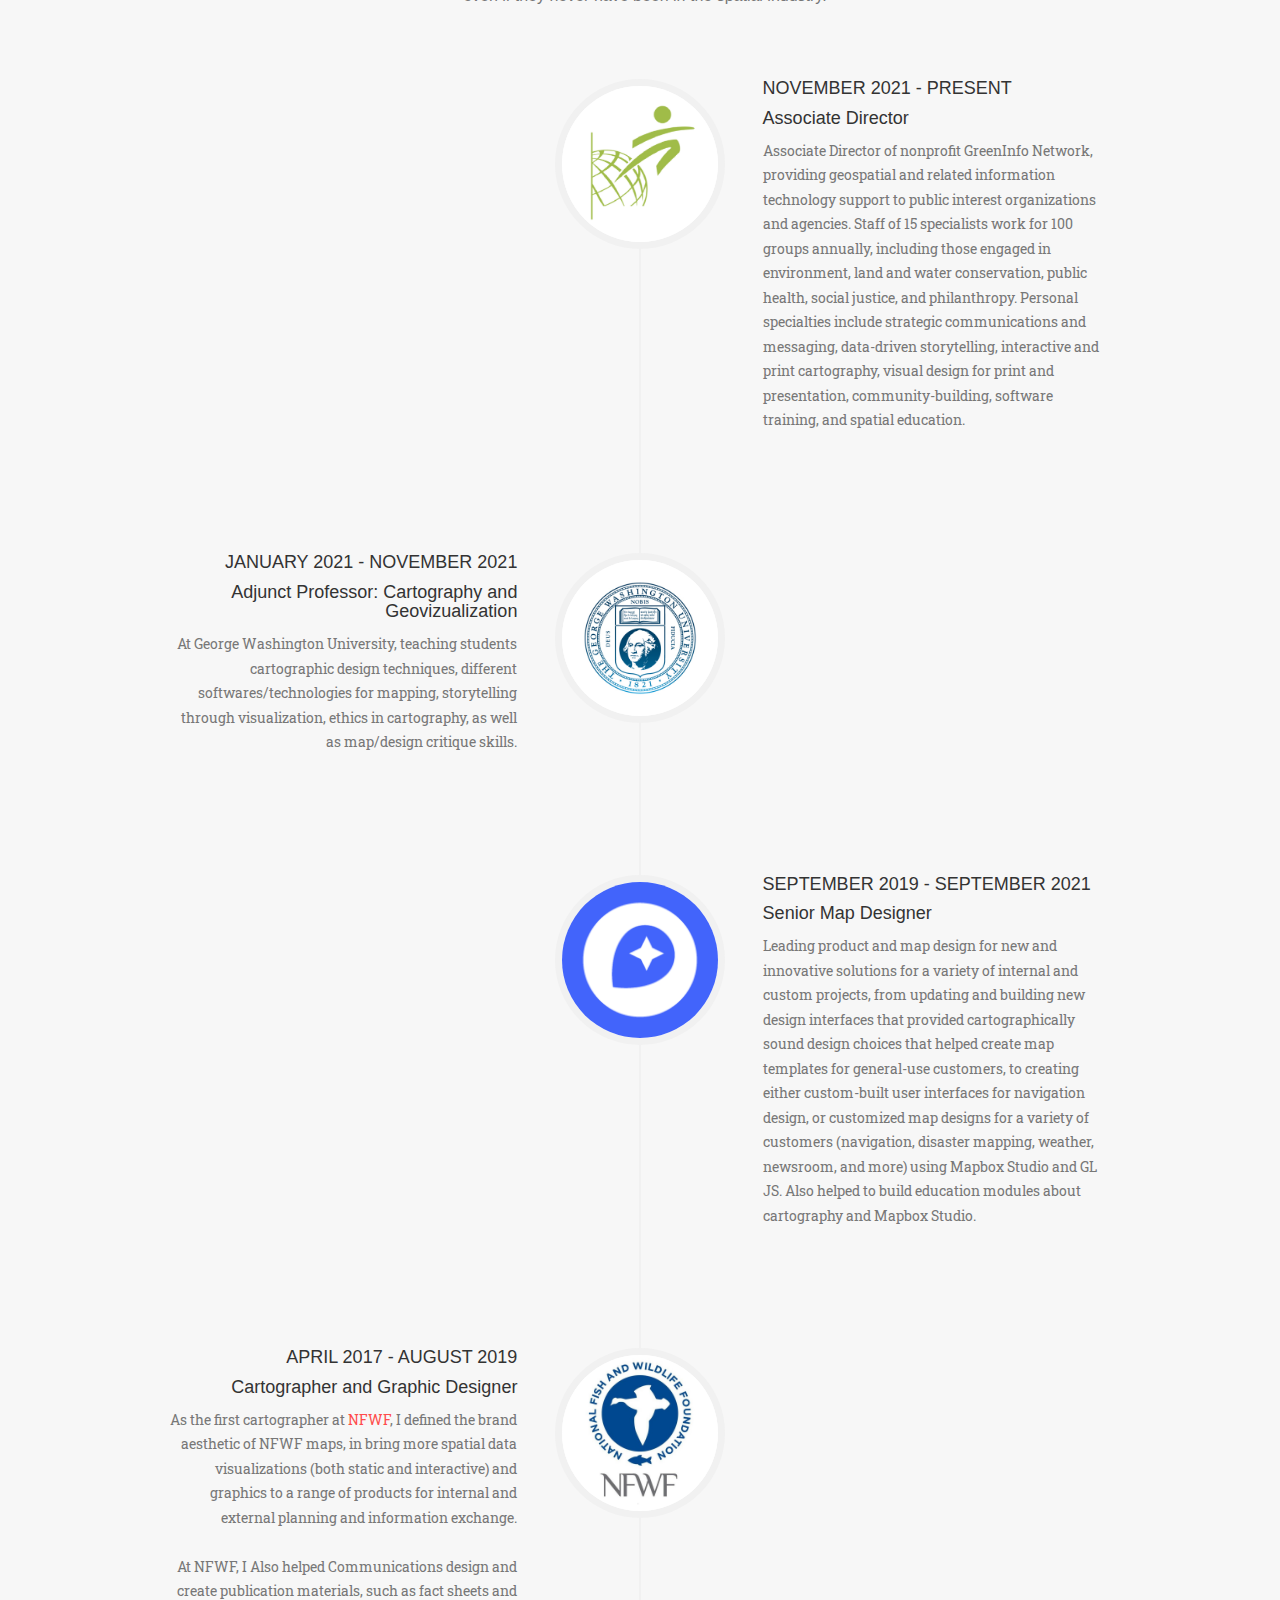
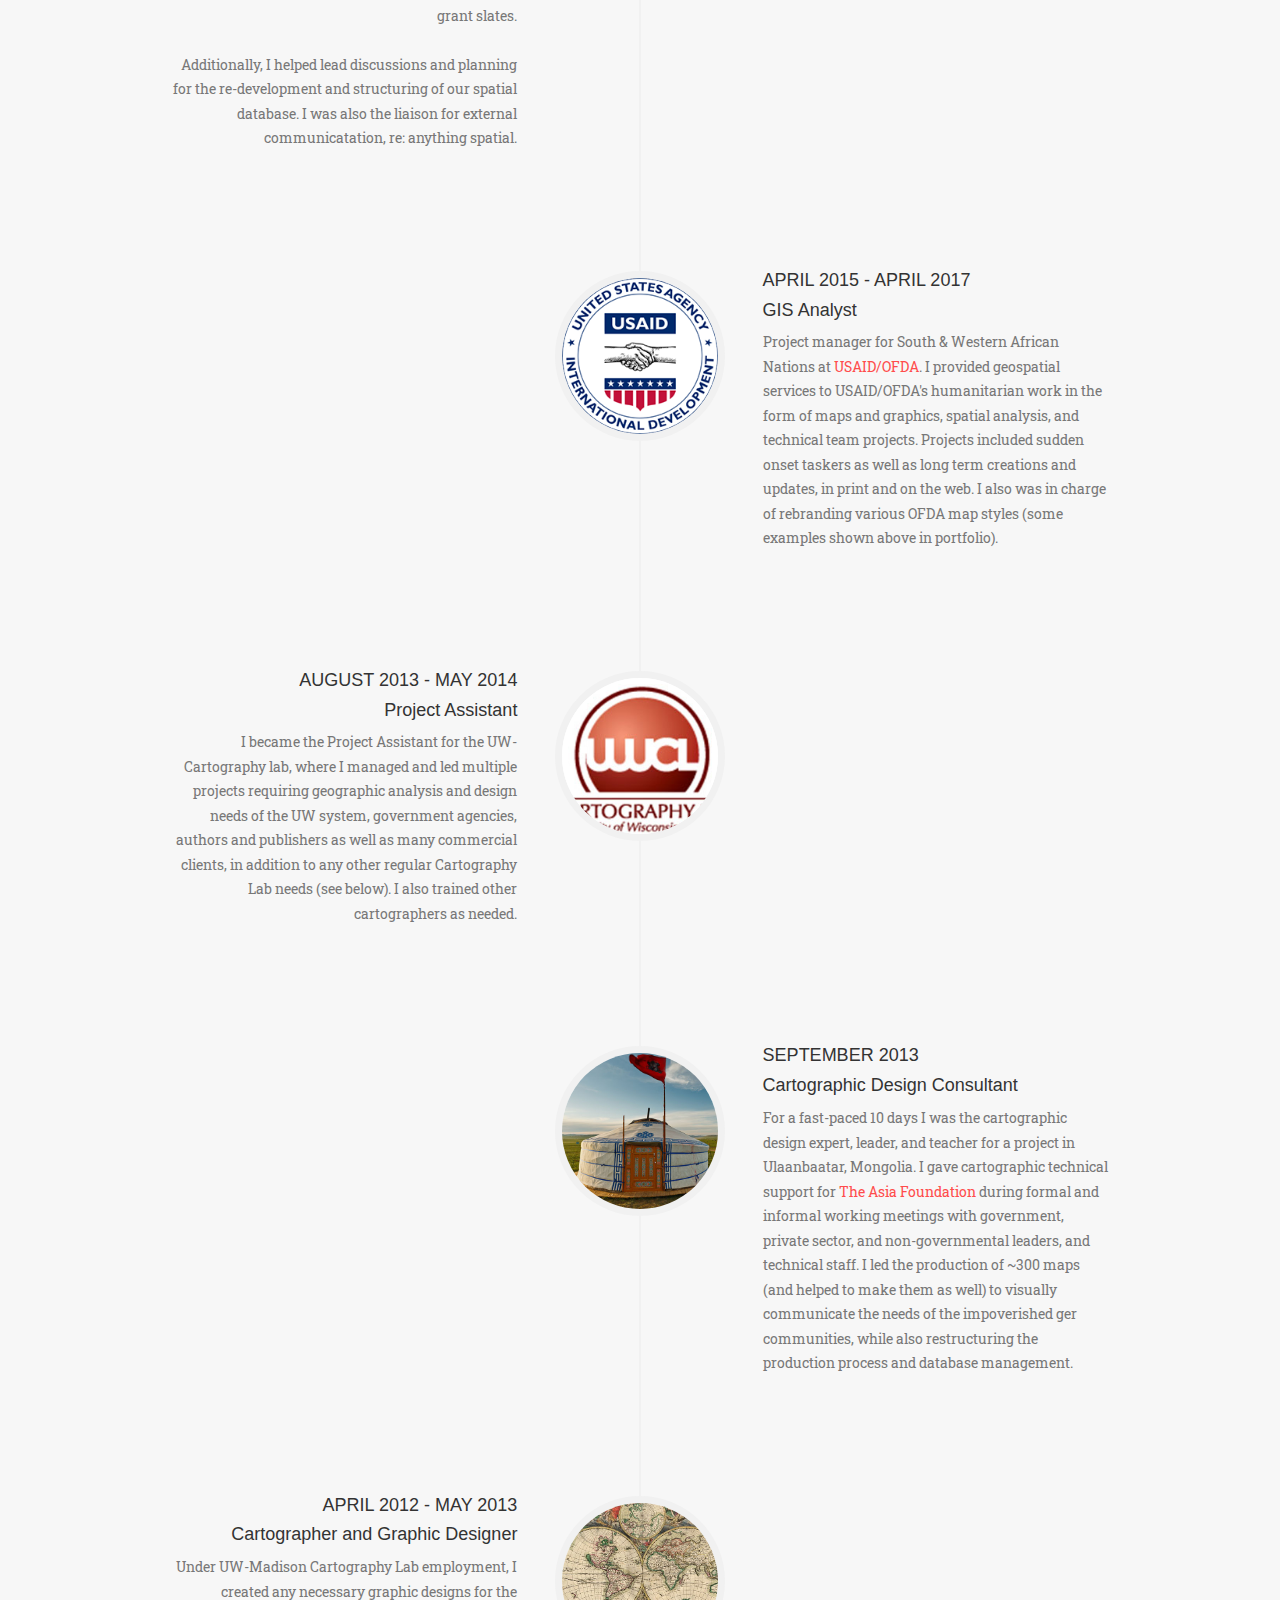
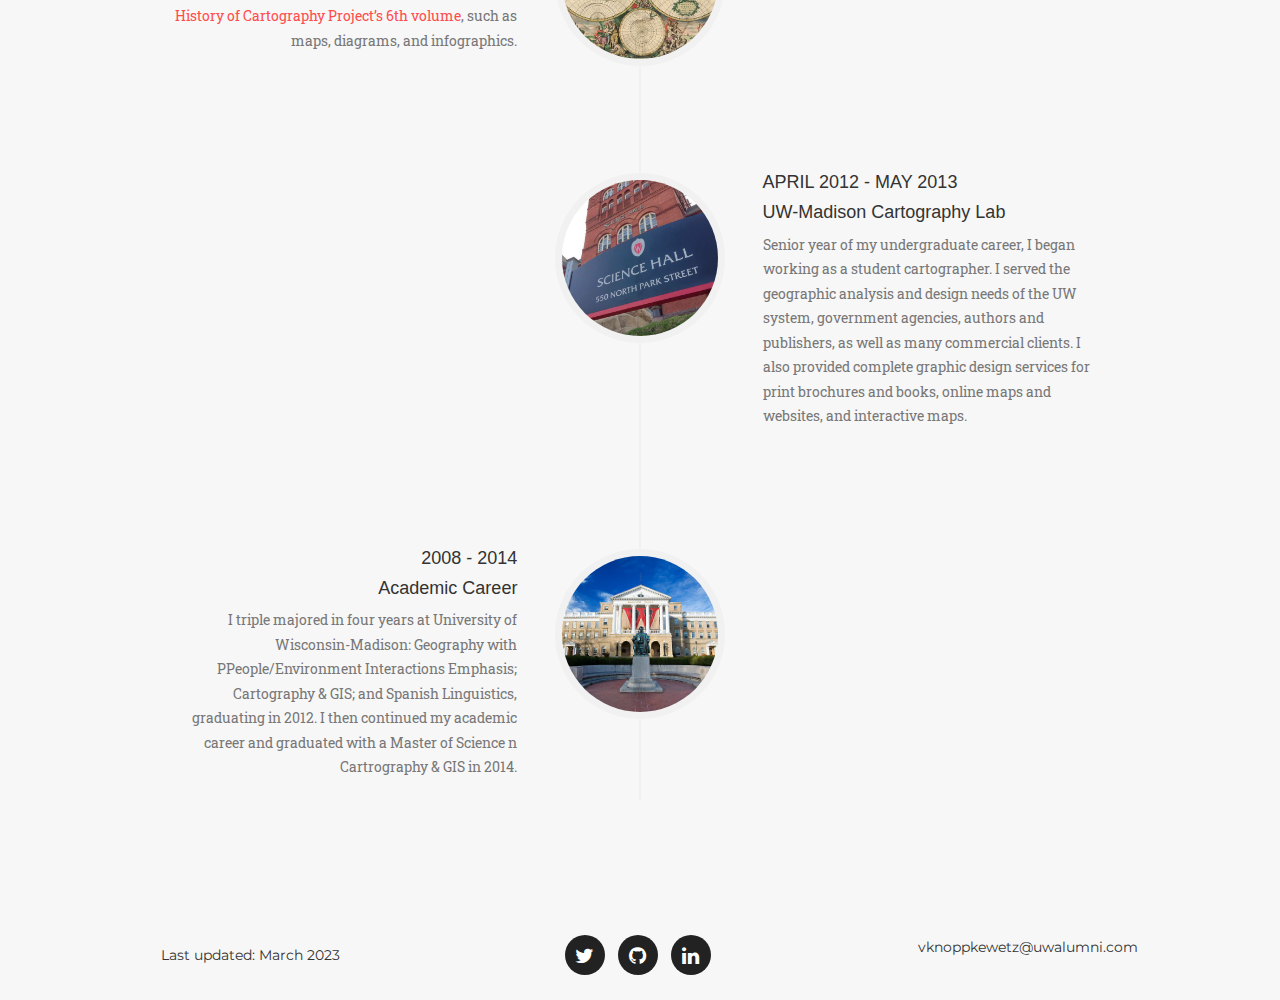
==== commit 72f87b51: "update" ====
--- a/index.html
+++ b/index.html
@@ -557,8 +557,7 @@
                  <br>
                  + <a href="https://creativecarto.github.io" target="_blank"> Founder</a>, #CreativeCarto, 2018 - present: An international online and in person meetup to work/learn/share carto projects. See link or portfolio above for more details
                  <br>
-                 + <a href="https://creativecarto.github.io" target="_blank"> Founder</a>, Lift then Eat, 2019 - present: A gym community built around friendship that started while lifting in Balance Gym, DC.
-                 <br>
+                 
 
                 </div>
     
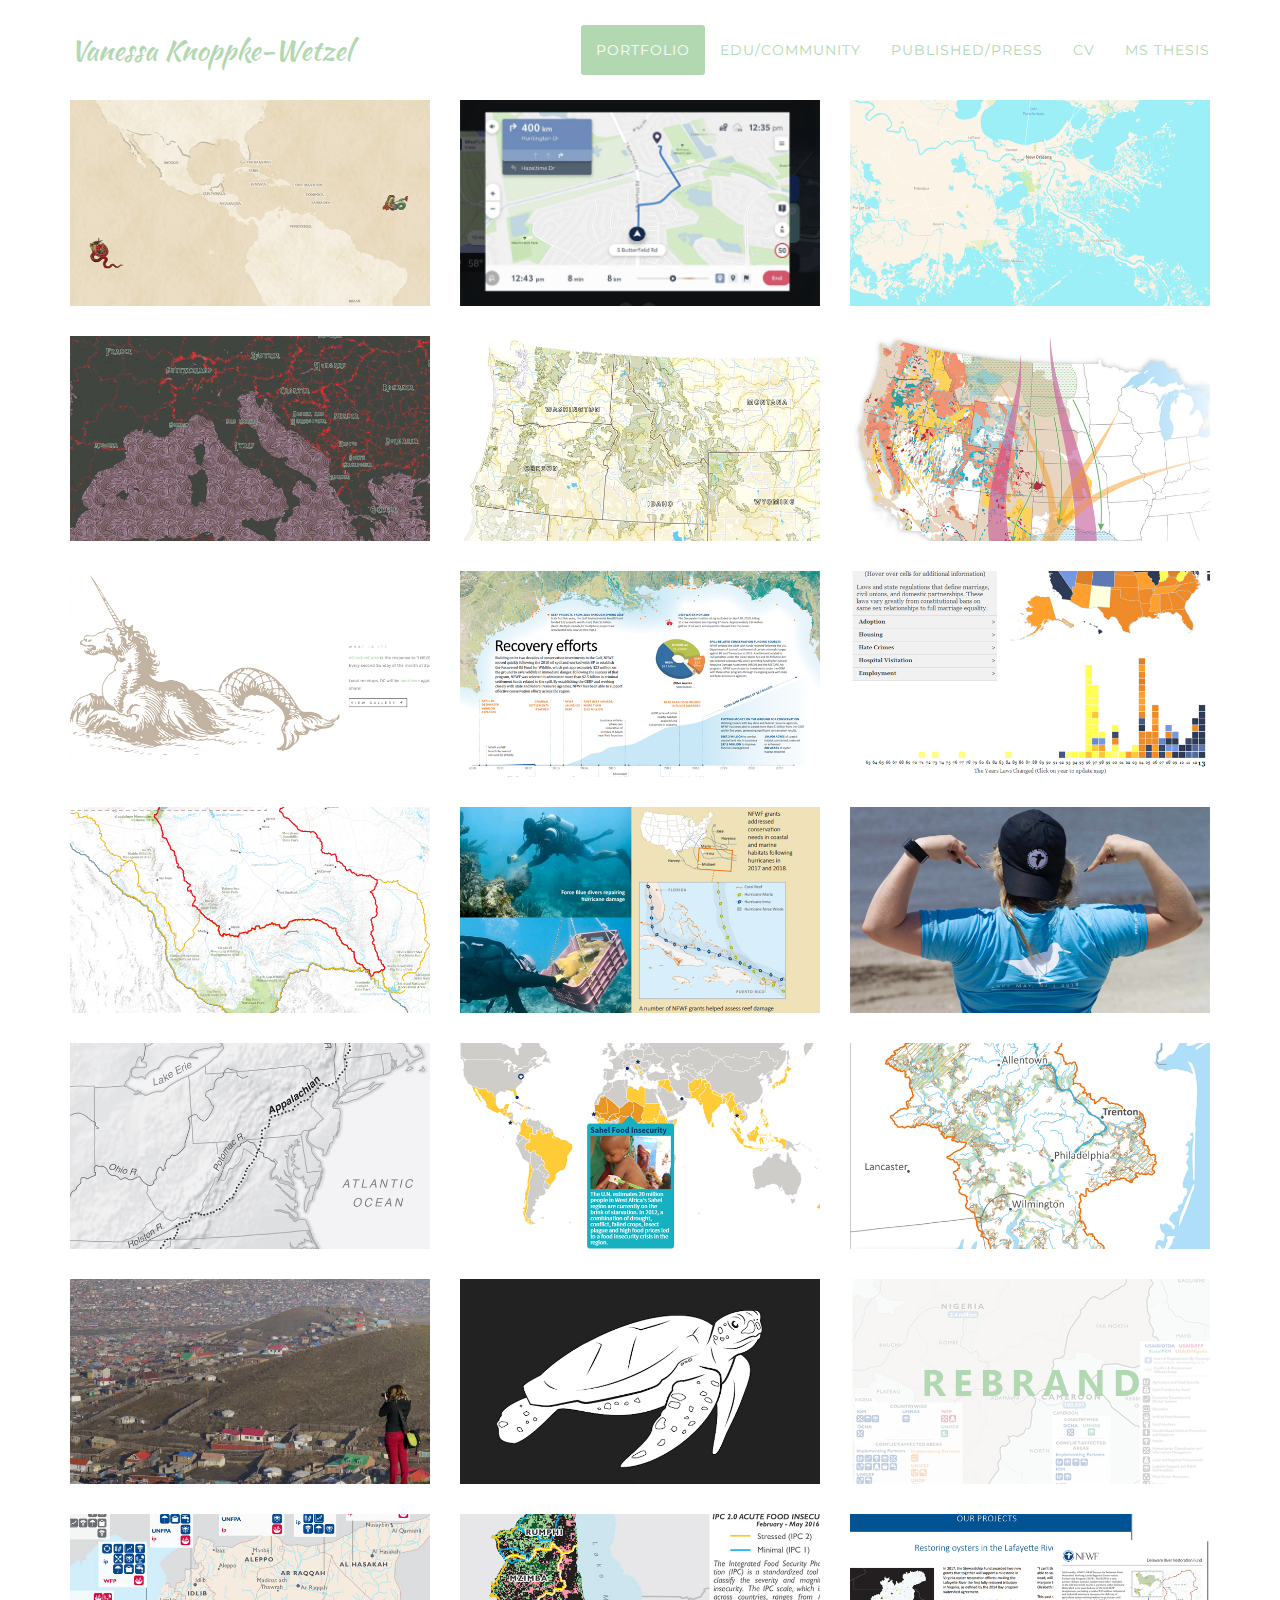
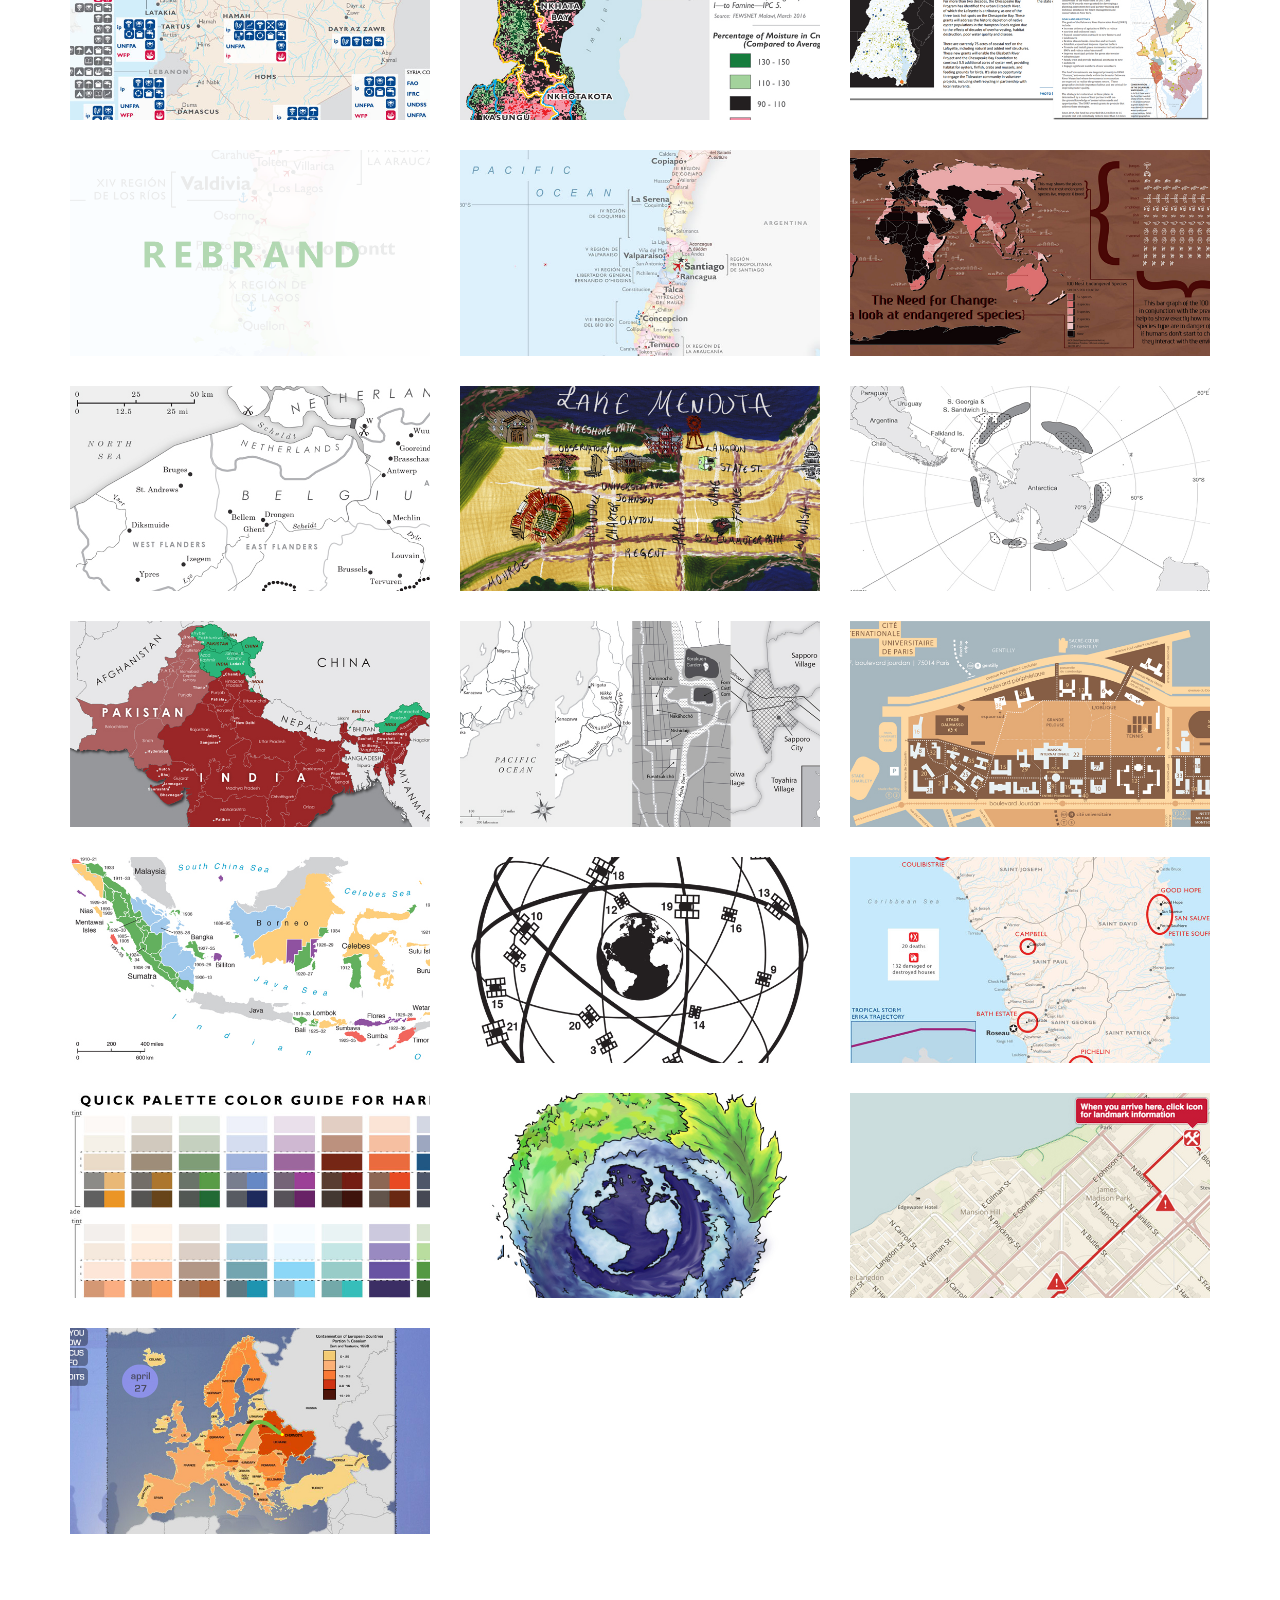
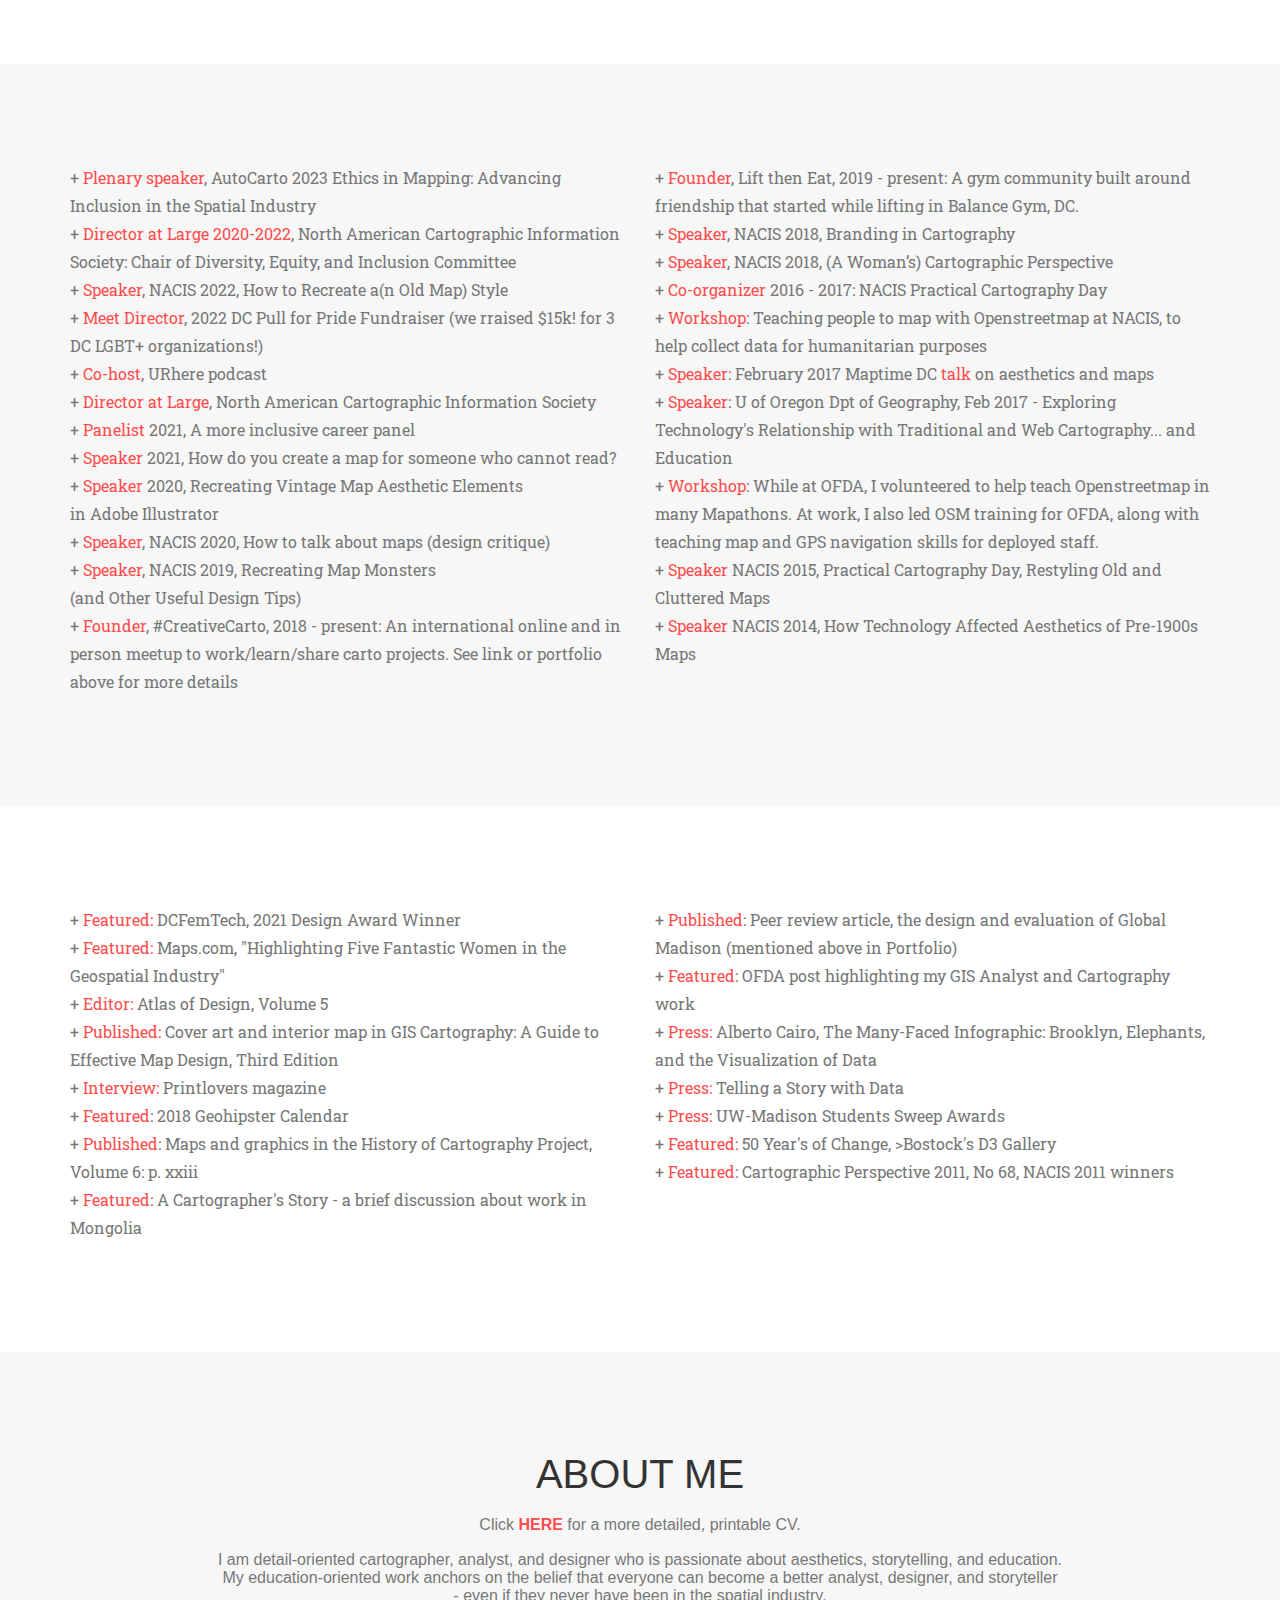
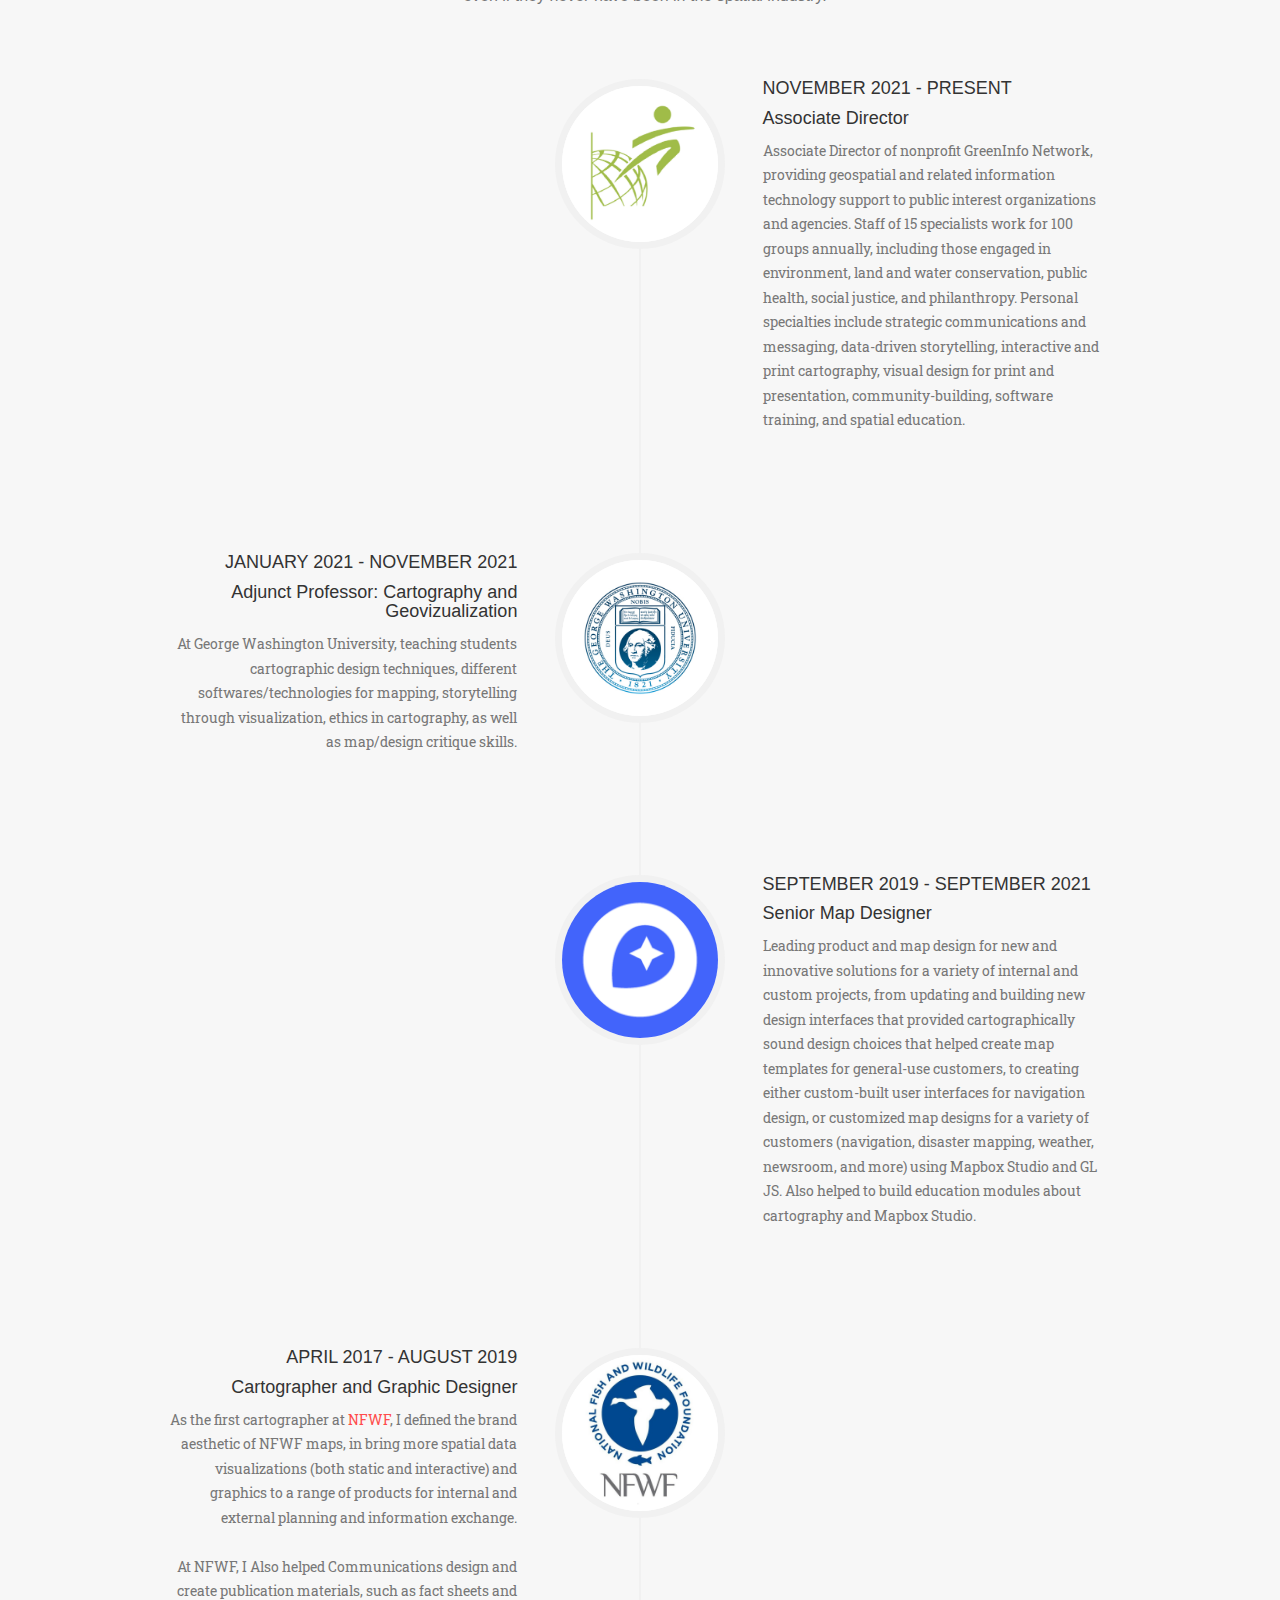
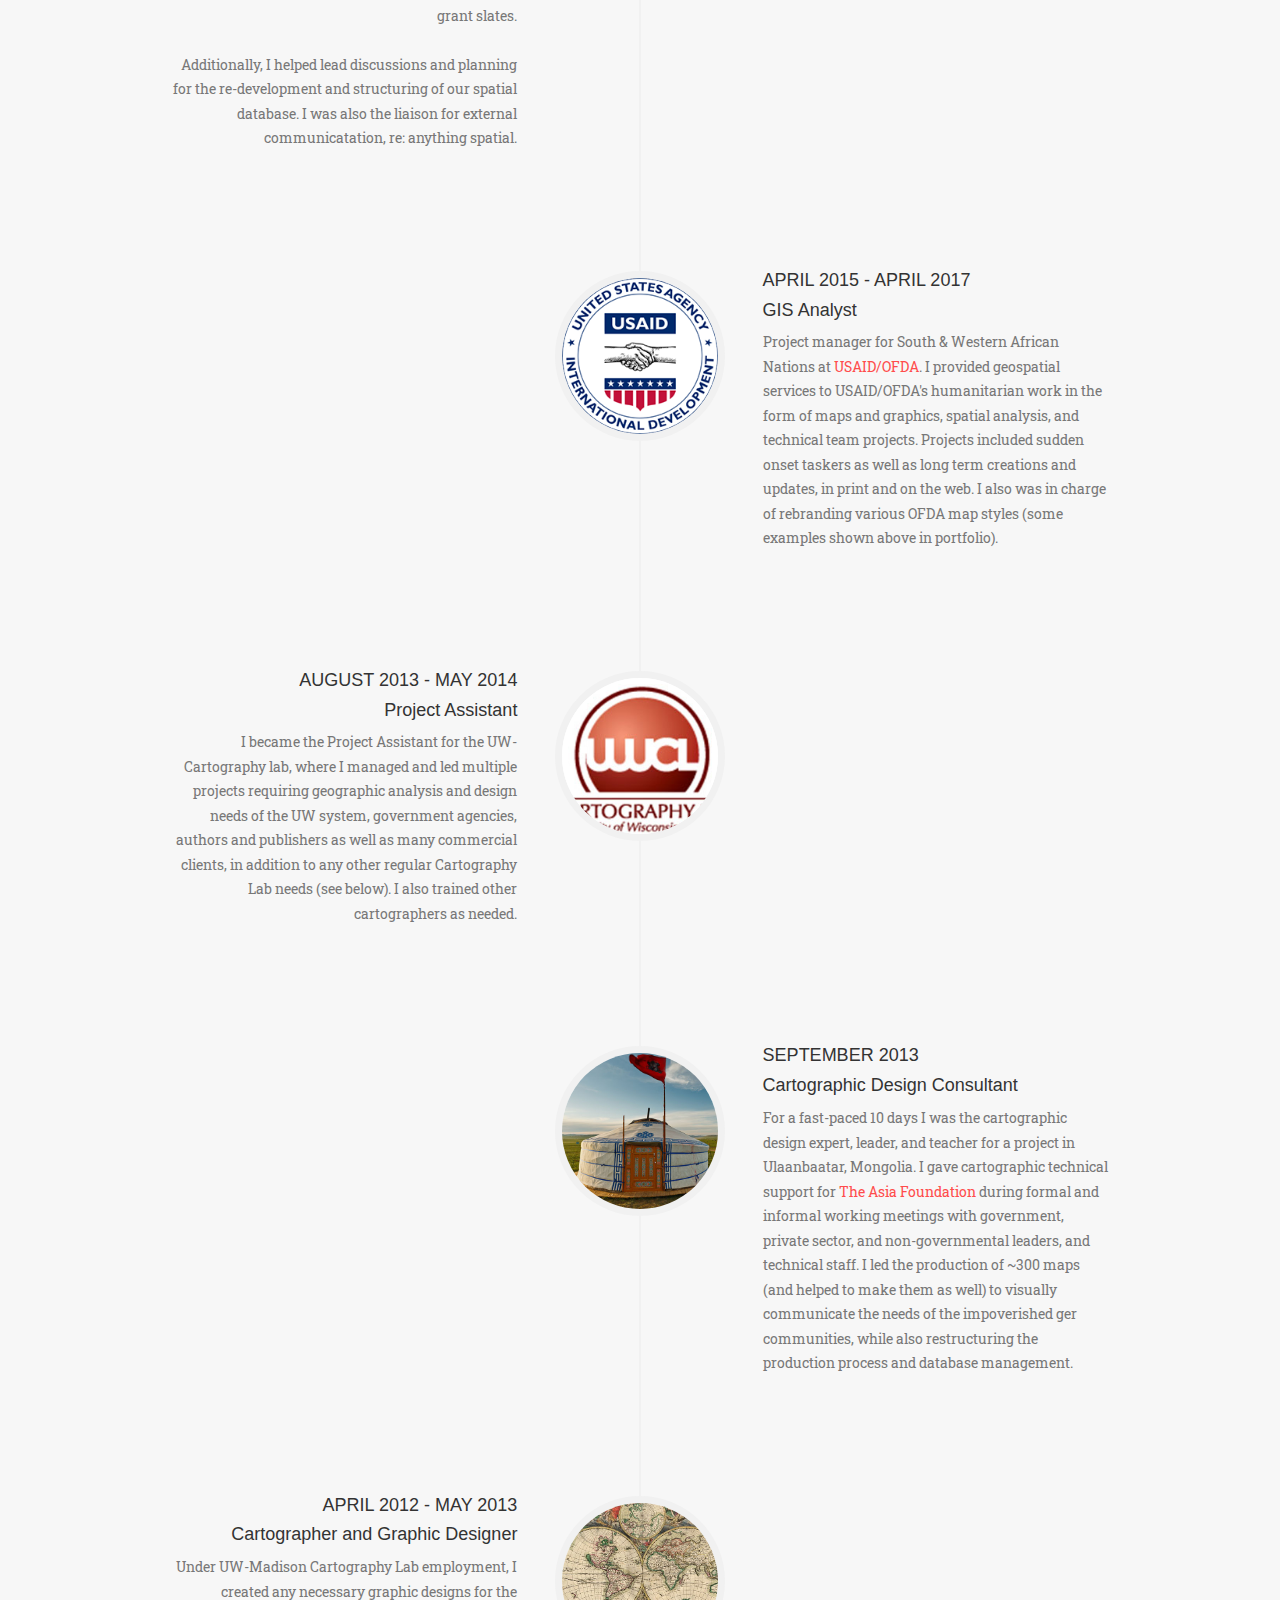
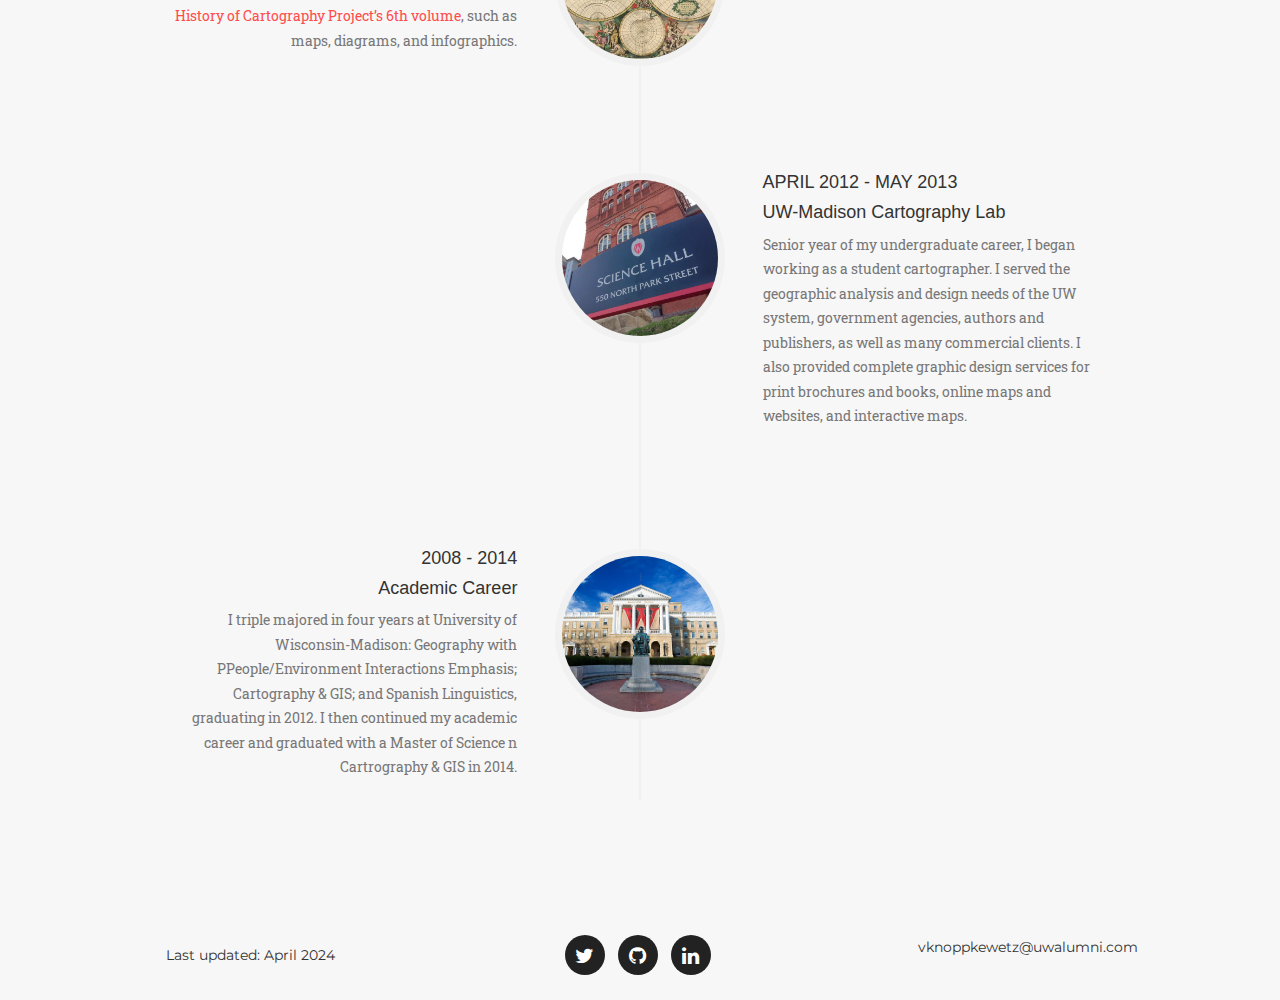
==== commit a6ee96c7: "date update" ====
--- a/index.html
+++ b/index.html
@@ -886,7 +886,7 @@
         <div class="container">
             <div class="row">
                 <div class="col-md-4">
-                    <span class="copyright">Last updated: March 2023</span>
+                    <span class="copyright">Last updated: April 2024</span>
                 </div>
                 <div class="col-md-4">
                     <ul class="list-inline social-buttons">
